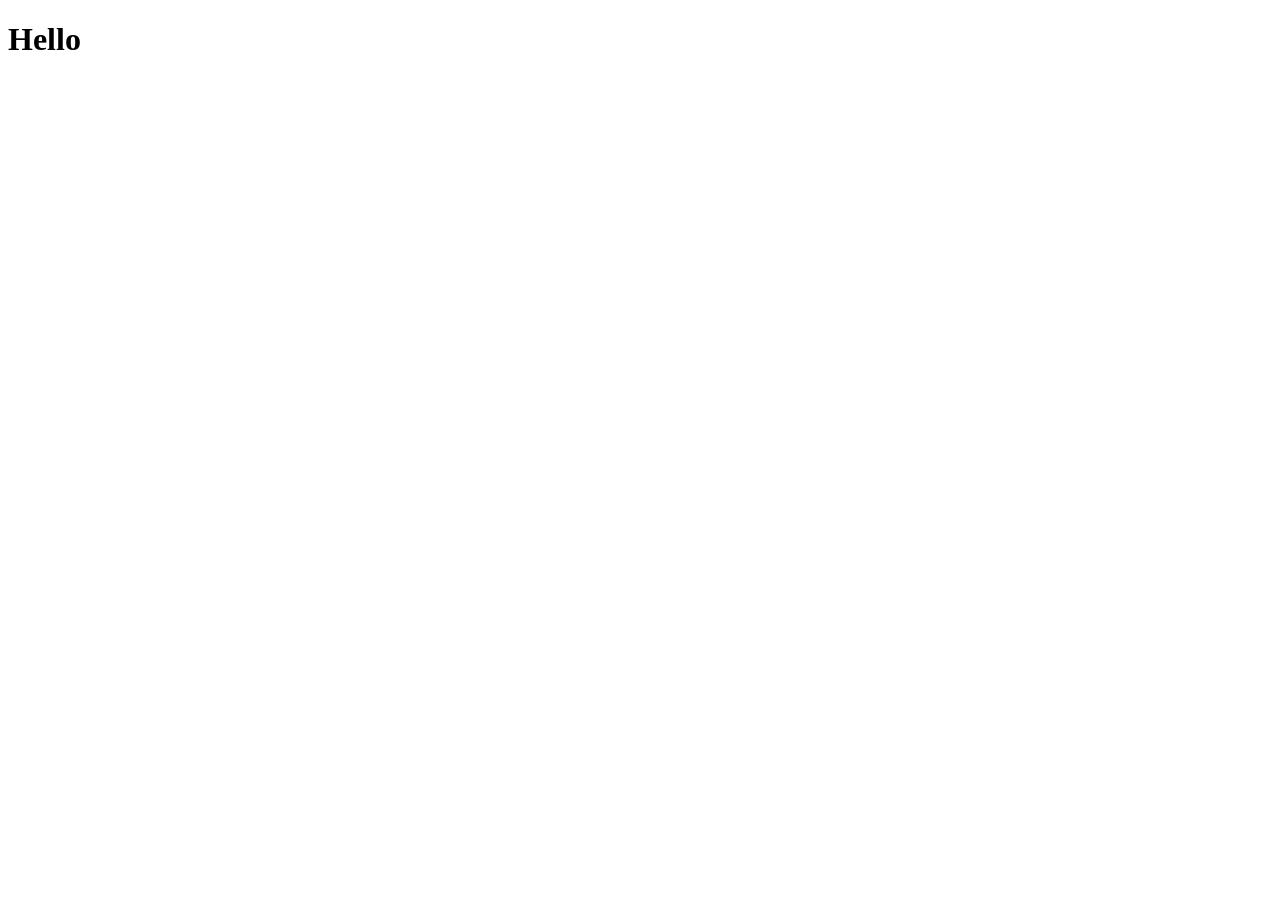
==== index.html @ 9099ae03 "Init" ====
<!DOCTYPE html>
<html lang="en">
<head>
  <meta charset="UTF-8">
  <meta http-equiv="X-UA-Compatible" content="IE=edge">
  <meta name="viewport" content="width=device-width, initial-scale=1.0">
  <title>Document</title>
</head>
<body>
  <h1>Hello</h1>
</body>
</html>
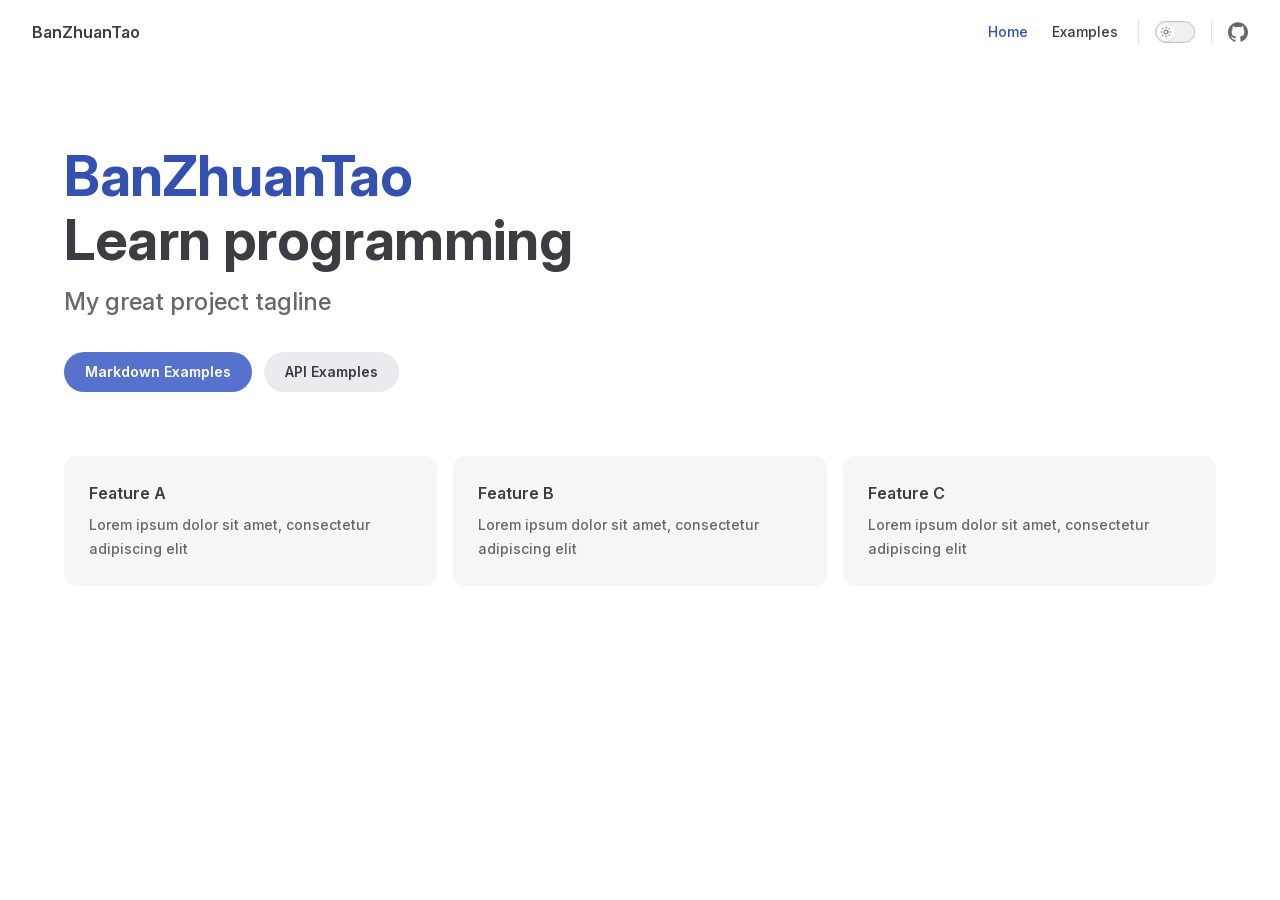
==== commit 4dd29078: "push dist" ====
--- a/index.html
+++ b/index.html
@@ -1,12 +1,26 @@
 <!DOCTYPE html>
-<html lang="en">
-<head>
-  <meta charset="UTF-8">
-  <meta http-equiv="X-UA-Compatible" content="IE=edge">
-  <meta name="viewport" content="width=device-width, initial-scale=1.0">
-  <title>Document</title>
-</head>
-<body>
-  <h1>Hello</h1>
-</body>
-</html>+<html lang="en-US" dir="ltr">
+  <head>
+    <meta charset="utf-8">
+    <meta name="viewport" content="width=device-width,initial-scale=1">
+    <title>BanZhuanTao</title>
+    <meta name="description" content="Learn programming">
+    <meta name="generator" content="VitePress v2.0.0-alpha.17">
+    <link rel="preload stylesheet" href="/assets/style.CkpgZr3e.css" as="style">
+    <link rel="preload stylesheet" href="/vp-icons.css" as="style">
+
+    <script type="module" src="/assets/app.C0PPKS46.js"></script>
+    <link rel="preload" href="/assets/inter-roman-latin.Cy4MYw_J.woff2" as="font" type="font/woff2" crossorigin="">
+    <link rel="modulepreload" href="/assets/chunks/plugin-vue_export-helper.Bz7k1sDj.js">
+    <link rel="modulepreload" href="/assets/chunks/client.B0iKNGM9.js">
+    <link rel="modulepreload" href="/assets/chunks/runtime-core.esm-bundler.11517gFS.js">
+    <link rel="modulepreload" href="/assets/index.md.BXt7zY0_.lean.js">
+    <script id="check-dark-mode">(()=>{let e=localStorage.getItem(`vitepress-theme-appearance`)||`auto`,t=window.matchMedia(`(prefers-color-scheme: dark)`).matches;(!e||e===`auto`?t:e===`dark`)&&document.documentElement.classList.add(`dark`)})();</script>
+    <script id="check-mac-os">document.documentElement.classList.toggle(`mac`,/Mac|iPhone|iPod|iPad/i.test(navigator.platform));</script>
+  </head>
+  <body>
+    <div id="app"><div class="Layout" data-v-26cc9ad7><!--[--><!--]--><!--[--><span tabindex="-1" data-v-3b183302></span><a href="#VPContent" class="VPSkipLink visually-hidden" data-v-3b183302>Skip to content</a><!--]--><!----><header class="VPNav" data-v-26cc9ad7 data-v-e6b369bb><div class="VPNavBar home top" data-v-e6b369bb data-v-cee0b825><div class="wrapper" data-v-cee0b825><div class="container" data-v-cee0b825><div class="title" data-v-cee0b825><div class="VPNavBarTitle" data-v-cee0b825 data-v-acf572a1><a class="title" href="/public" data-v-acf572a1><!--[--><!--]--><!----><span data-v-acf572a1>BanZhuanTao</span><!--[--><!--]--></a></div></div><div class="content" data-v-cee0b825><div class="content-body" data-v-cee0b825><!--[--><!--]--><div class="VPNavBarSearch search" data-v-cee0b825 data-v-5aafb0ab><!----></div><nav aria-labelledby="main-nav-aria-label" class="VPNavBarMenu menu" data-v-cee0b825 data-v-2003a9fb><span id="main-nav-aria-label" class="visually-hidden" data-v-2003a9fb> Main Navigation </span><!--[--><!--[--><a class="VPLink link VPNavBarMenuLink active" href="/public" tabindex="0" data-v-2003a9fb data-v-0ca82a2a><!--[--><span data-v-0ca82a2a>Home</span><!--]--></a><!--]--><!--[--><a class="VPLink link VPNavBarMenuLink" href="/markdown-examples.html" tabindex="0" data-v-2003a9fb data-v-0ca82a2a><!--[--><span data-v-0ca82a2a>Examples</span><!--]--></a><!--]--><!--]--></nav><!----><div class="VPNavBarAppearance appearance" data-v-cee0b825 data-v-66690546><button class="VPSwitch VPSwitchAppearance" type="button" role="switch" title aria-checked="false" data-v-66690546 data-v-f1c967fe data-v-5fdad39d><span class="check" data-v-5fdad39d><span class="icon" data-v-5fdad39d><!--[--><span class="vpi-sun sun" data-v-f1c967fe></span><span class="vpi-moon moon" data-v-f1c967fe></span><!--]--></span></span></button></div><div class="VPSocialLinks VPNavBarSocialLinks social-links" data-v-cee0b825 data-v-51cd24ef data-v-c5395a85><!--[--><a class="VPSocialLink no-icon" href="https://github.com/banzhuantao/banzhuantao.github.io" aria-label="github" target="_blank" rel="me noopener" data-v-c5395a85 data-v-8394ac6b><span class="vpi-social-github"></span></a><!--]--></div><div class="VPFlyout VPNavBarExtra extra" data-v-cee0b825 data-v-601f4626 data-v-3fb5cbc6><button type="button" class="button" aria-haspopup="true" aria-expanded="false" aria-label="extra navigation" data-v-3fb5cbc6><span class="vpi-more-horizontal icon" data-v-3fb5cbc6></span></button><div class="menu" data-v-3fb5cbc6><div class="VPMenu" data-v-3fb5cbc6 data-v-09484115><!----><!--[--><!--[--><!----><div class="group" data-v-601f4626><div class="item appearance" data-v-601f4626><p class="label" data-v-601f4626>Appearance</p><div class="appearance-action" data-v-601f4626><button class="VPSwitch VPSwitchAppearance" type="button" role="switch" title aria-checked="false" data-v-601f4626 data-v-f1c967fe data-v-5fdad39d><span class="check" data-v-5fdad39d><span class="icon" data-v-5fdad39d><!--[--><span class="vpi-sun sun" data-v-f1c967fe></span><span class="vpi-moon moon" data-v-f1c967fe></span><!--]--></span></span></button></div></div></div><div class="group" data-v-601f4626><div class="item social-links" data-v-601f4626><div class="VPSocialLinks social-links-list" data-v-601f4626 data-v-c5395a85><!--[--><a class="VPSocialLink no-icon" href="https://github.com/banzhuantao/banzhuantao.github.io" aria-label="github" target="_blank" rel="me noopener" data-v-c5395a85 data-v-8394ac6b><span class="vpi-social-github"></span></a><!--]--></div></div></div><!--]--><!--]--></div></div></div><!--[--><!--]--><button type="button" class="VPNavBarHamburger hamburger" aria-label="mobile navigation" aria-expanded="false" aria-controls="VPNavScreen" data-v-cee0b825 data-v-e5d14b28><span class="container" data-v-e5d14b28><span class="top" data-v-e5d14b28></span><span class="middle" data-v-e5d14b28></span><span class="bottom" data-v-e5d14b28></span></span></button></div></div></div></div><div class="divider" data-v-cee0b825><div class="divider-line" data-v-cee0b825></div></div></div><!----></header><!----><!----><div class="VPContent is-home" id="VPContent" data-v-26cc9ad7 data-v-2e70f1a4><div class="VPHome" data-v-2e70f1a4 data-v-d5460950><!--[--><!--]--><div class="VPHero VPHomeHero" data-v-d5460950 data-v-df2a9f4b><div class="container" data-v-df2a9f4b><div class="main" data-v-df2a9f4b><!--[--><!--]--><!--[--><h1 class="heading" data-v-df2a9f4b><span class="name clip" data-v-df2a9f4b>BanZhuanTao</span><span class="text" data-v-df2a9f4b>Learn programming</span></h1><p class="tagline" data-v-df2a9f4b>My great project tagline</p><!--]--><!--[--><!--]--><div class="actions" data-v-df2a9f4b><!--[--><!--]--><!--[--><div class="action" data-v-df2a9f4b><a class="VPButton medium brand" href="/markdown-examples.html" data-v-df2a9f4b data-v-228b9a45><!--[-->Markdown Examples<!--]--></a></div><div class="action" data-v-df2a9f4b><a class="VPButton medium alt" href="/api-examples.html" data-v-df2a9f4b data-v-228b9a45><!--[-->API Examples<!--]--></a></div><!--]--></div><!--[--><!--]--></div><!----></div></div><!--[--><!--]--><!--[--><!--]--><div class="VPFeatures VPHomeFeatures" data-v-d5460950 data-v-cd6f951c><div class="container" data-v-cd6f951c><div class="items" data-v-cd6f951c><!--[--><div class="grid-3 item" data-v-cd6f951c><div class="VPLink no-icon VPFeature" data-v-cd6f951c data-v-fa7ed946><!--[--><article class="box" data-v-fa7ed946><!----><h2 class="title" data-v-fa7ed946>Feature A</h2><p class="details" data-v-fa7ed946>Lorem ipsum dolor sit amet, consectetur adipiscing elit</p><!----></article><!--]--></div></div><div class="grid-3 item" data-v-cd6f951c><div class="VPLink no-icon VPFeature" data-v-cd6f951c data-v-fa7ed946><!--[--><article class="box" data-v-fa7ed946><!----><h2 class="title" data-v-fa7ed946>Feature B</h2><p class="details" data-v-fa7ed946>Lorem ipsum dolor sit amet, consectetur adipiscing elit</p><!----></article><!--]--></div></div><div class="grid-3 item" data-v-cd6f951c><div class="VPLink no-icon VPFeature" data-v-cd6f951c data-v-fa7ed946><!--[--><article class="box" data-v-fa7ed946><!----><h2 class="title" data-v-fa7ed946>Feature C</h2><p class="details" data-v-fa7ed946>Lorem ipsum dolor sit amet, consectetur adipiscing elit</p><!----></article><!--]--></div></div><!--]--></div></div></div><!--[--><!--]--><div class="vp-doc container" style="" data-v-d5460950 data-v-61c830ec><!--[--><div style="position:relative;" data-v-d5460950><div></div></div><!--]--></div></div></div><!----><!--[--><!--]--></div></div>
+    <script>window.__VP_HASH_MAP__=JSON.parse("{\"api-examples.md\":\"DN18rbxF\",\"index.md\":\"BXt7zY0_\",\"markdown-examples.md\":\"pZKTou2e\"}");window.__VP_SITE_DATA__=JSON.parse("{\"lang\":\"en-US\",\"dir\":\"ltr\",\"title\":\"BanZhuanTao\",\"description\":\"Learn programming\",\"base\":\"/\",\"head\":[],\"router\":{\"prefetchLinks\":true},\"appearance\":true,\"themeConfig\":{\"nav\":[{\"text\":\"Home\",\"link\":\"/\"},{\"text\":\"Examples\",\"link\":\"/markdown-examples\"}],\"sidebar\":[{\"text\":\"Examples\",\"items\":[{\"text\":\"Markdown Examples\",\"link\":\"/markdown-examples\"},{\"text\":\"Runtime API Examples\",\"link\":\"/api-examples\"}]}],\"socialLinks\":[{\"icon\":\"github\",\"link\":\"https://github.com/banzhuantao/banzhuantao.github.io\"}]},\"locales\":{},\"scrollOffset\":134,\"cleanUrls\":false,\"additionalConfig\":{}}");</script>
+
+  </body>
+</html>
--- a/assets/style.CkpgZr3e.css
+++ b/assets/style.CkpgZr3e.css
@@ -0,0 +1,2 @@
+@font-face{font-family:Inter;font-style:normal;font-weight:100 900;font-display:swap;src:url(/assets/inter-roman-cyrillic-ext.BeNbU08G.woff2)format("woff2");unicode-range:U+460-52F,U+1C80-1C8A,U+20B4,U+2DE0-2DFF,U+A640-A69F,U+FE2E-FE2F}@font-face{font-family:Inter;font-style:normal;font-weight:100 900;font-display:swap;src:url(/assets/inter-roman-cyrillic.CD0kT8R4.woff2)format("woff2");unicode-range:U+301,U+400-45F,U+490-491,U+4B0-4B1,U+2116}@font-face{font-family:Inter;font-style:normal;font-weight:100 900;font-display:swap;src:url(/assets/inter-roman-greek-ext.CFAEQ5Ow.woff2)format("woff2");unicode-range:U+1F??}@font-face{font-family:Inter;font-style:normal;font-weight:100 900;font-display:swap;src:url(/assets/inter-roman-greek.Dsf7YjP7.woff2)format("woff2");unicode-range:U+370-377,U+37A-37F,U+384-38A,U+38C,U+38E-3A1,U+3A3-3FF}@font-face{font-family:Inter;font-style:normal;font-weight:100 900;font-display:swap;src:url(/assets/inter-roman-vietnamese.CpqCnS2H.woff2)format("woff2");unicode-range:U+102-103,U+110-111,U+128-129,U+168-169,U+1A0-1A1,U+1AF-1B0,U+300-301,U+303-304,U+308-309,U+323,U+329,U+1EA0-1EF9,U+20AB}@font-face{font-family:Inter;font-style:normal;font-weight:100 900;font-display:swap;src:url(/assets/inter-roman-latin-ext.Dl_ayf4-.woff2)format("woff2");unicode-range:U+100-2BA,U+2BD-2C5,U+2C7-2CC,U+2CE-2D7,U+2DD-2FF,U+304,U+308,U+329,U+1D00-1DBF,U+1E00-1E9F,U+1EF2-1EFF,U+2020,U+20A0-20AB,U+20AD-20C0,U+2113,U+2C60-2C7F,U+A720-A7FF}@font-face{font-family:Inter;font-style:normal;font-weight:100 900;font-display:swap;src:url(/assets/inter-roman-latin.Cy4MYw_J.woff2)format("woff2");unicode-range:U+??,U+131,U+152-153,U+2BB-2BC,U+2C6,U+2DA,U+2DC,U+304,U+308,U+329,U+2000-206F,U+20AC,U+2122,U+2191,U+2193,U+2212,U+2215,U+FEFF,U+FFFD}@font-face{font-family:Inter;font-style:italic;font-weight:100 900;font-display:swap;src:url(/assets/inter-italic-cyrillic-ext._dlW9xFb.woff2)format("woff2");unicode-range:U+460-52F,U+1C80-1C8A,U+20B4,U+2DE0-2DFF,U+A640-A69F,U+FE2E-FE2F}@font-face{font-family:Inter;font-style:italic;font-weight:100 900;font-display:swap;src:url(/assets/inter-italic-cyrillic.D7dRslh9.woff2)format("woff2");unicode-range:U+301,U+400-45F,U+490-491,U+4B0-4B1,U+2116}@font-face{font-family:Inter;font-style:italic;font-weight:100 900;font-display:swap;src:url(/assets/inter-italic-greek-ext.Ct-Tf2bq.woff2)format("woff2");unicode-range:U+1F??}@font-face{font-family:Inter;font-style:italic;font-weight:100 900;font-display:swap;src:url(/assets/inter-italic-greek.DNcpQ8QC.woff2)format("woff2");unicode-range:U+370-377,U+37A-37F,U+384-38A,U+38C,U+38E-3A1,U+3A3-3FF}@font-face{font-family:Inter;font-style:italic;font-weight:100 900;font-display:swap;src:url(/assets/inter-italic-vietnamese.BI5UxJD-.woff2)format("woff2");unicode-range:U+102-103,U+110-111,U+128-129,U+168-169,U+1A0-1A1,U+1AF-1B0,U+300-301,U+303-304,U+308-309,U+323,U+329,U+1EA0-1EF9,U+20AB}@font-face{font-family:Inter;font-style:italic;font-weight:100 900;font-display:swap;src:url(/assets/inter-italic-latin-ext.DytegdRQ.woff2)format("woff2");unicode-range:U+100-2BA,U+2BD-2C5,U+2C7-2CC,U+2CE-2D7,U+2DD-2FF,U+304,U+308,U+329,U+1D00-1DBF,U+1E00-1E9F,U+1EF2-1EFF,U+2020,U+20A0-20AB,U+20AD-20C0,U+2113,U+2C60-2C7F,U+A720-A7FF}@font-face{font-family:Inter;font-style:italic;font-weight:100 900;font-display:swap;src:url(/assets/inter-italic-latin.COaG5lWR.woff2)format("woff2");unicode-range:U+??,U+131,U+152-153,U+2BB-2BC,U+2C6,U+2DA,U+2DC,U+304,U+308,U+329,U+2000-206F,U+20AC,U+2122,U+2191,U+2193,U+2212,U+2215,U+FEFF,U+FFFD}@font-face{font-family:Inter4CJK;font-style:normal;font-weight:100 900;font-display:swap;src:url(/assets/inter-roman-cyrillic-ext.BeNbU08G.woff2)format("woff2");unicode-range:U+460-52F,U+1C80-1C88,U+20B4,U+2DE0-2DFF,U+A640-A69F,U+FE2E-FE2F}@font-face{font-family:Inter4CJK;font-style:normal;font-weight:100 900;font-display:swap;src:url(/assets/inter-roman-cyrillic.CD0kT8R4.woff2)format("woff2");unicode-range:U+301,U+400-45F,U+490-491,U+4B0-4B1,U+2116}@font-face{font-family:Inter4CJK;font-style:normal;font-weight:100 900;font-display:swap;src:url(/assets/inter-roman-greek-ext.CFAEQ5Ow.woff2)format("woff2");unicode-range:U+1F??}@font-face{font-family:Inter4CJK;font-style:normal;font-weight:100 900;font-display:swap;src:url(/assets/inter-roman-greek.Dsf7YjP7.woff2)format("woff2");unicode-range:U+370-377,U+37A-37F,U+384-38A,U+38C,U+38E-3A1,U+3A3-3FF}@font-face{font-family:Inter4CJK;font-style:normal;font-weight:100 900;font-display:swap;src:url(/assets/inter-roman-vietnamese.CpqCnS2H.woff2)format("woff2");unicode-range:U+102-103,U+110-111,U+128-129,U+168-169,U+1A0-1A1,U+1AF-1B0,U+300-301,U+303-304,U+308-309,U+323,U+329,U+1EA0-1EF9,U+20AB}@font-face{font-family:Inter4CJK;font-style:normal;font-weight:100 900;font-display:swap;src:url(/assets/inter-roman-latin-ext.Dl_ayf4-.woff2)format("woff2");unicode-range:U+100-2AF,U+304,U+308,U+329,U+1E00-1E9F,U+1EF2-1EFF,U+2020,U+20A0-20AB,U+20AD-20C0,U+2113,U+2C60-2C7F,U+A720-A7FF}@font-face{font-family:Inter4CJK;font-style:normal;font-weight:100 900;font-display:swap;src:url(/assets/inter-roman-latin.Cy4MYw_J.woff2)format("woff2");unicode-range:U+0-7D,U+7F-B6,U+B8-FF,U+131,U+152-153,U+2BB-2BC,U+2C6,U+2DA,U+2DC,U+304,U+308,U+329,U+2000-2012,U+2016-2017,U+201A-201B,U+201E-2025,U+2027-206F,U+2074,U+20AC,U+2122,U+2191,U+2193,U+2212,U+2215,U+FEFF,U+FFFD}@font-face{font-family:Inter4CJK;font-style:italic;font-weight:100 900;font-display:swap;src:url(/assets/inter-italic-cyrillic-ext._dlW9xFb.woff2)format("woff2");unicode-range:U+460-52F,U+1C80-1C88,U+20B4,U+2DE0-2DFF,U+A640-A69F,U+FE2E-FE2F}@font-face{font-family:Inter4CJK;font-style:italic;font-weight:100 900;font-display:swap;src:url(/assets/inter-italic-cyrillic.D7dRslh9.woff2)format("woff2");unicode-range:U+301,U+400-45F,U+490-491,U+4B0-4B1,U+2116}@font-face{font-family:Inter4CJK;font-style:italic;font-weight:100 900;font-display:swap;src:url(/assets/inter-italic-greek-ext.Ct-Tf2bq.woff2)format("woff2");unicode-range:U+1F??}@font-face{font-family:Inter4CJK;font-style:italic;font-weight:100 900;font-display:swap;src:url(/assets/inter-italic-greek.DNcpQ8QC.woff2)format("woff2");unicode-range:U+370-377,U+37A-37F,U+384-38A,U+38C,U+38E-3A1,U+3A3-3FF}@font-face{font-family:Inter4CJK;font-style:italic;font-weight:100 900;font-display:swap;src:url(/assets/inter-italic-vietnamese.BI5UxJD-.woff2)format("woff2");unicode-range:U+102-103,U+110-111,U+128-129,U+168-169,U+1A0-1A1,U+1AF-1B0,U+300-301,U+303-304,U+308-309,U+323,U+329,U+1EA0-1EF9,U+20AB}@font-face{font-family:Inter4CJK;font-style:italic;font-weight:100 900;font-display:swap;src:url(/assets/inter-italic-latin-ext.DytegdRQ.woff2)format("woff2");unicode-range:U+100-2AF,U+304,U+308,U+329,U+1E00-1E9F,U+1EF2-1EFF,U+2020,U+20A0-20AB,U+20AD-20C0,U+2113,U+2C60-2C7F,U+A720-A7FF}@font-face{font-family:Inter4CJK;font-style:italic;font-weight:100 900;font-display:swap;src:url(/assets/inter-italic-latin.COaG5lWR.woff2)format("woff2");unicode-range:U+0-7D,U+7F-B6,U+B8-FF,U+131,U+152-153,U+2BB-2BC,U+2C6,U+2DA,U+2DC,U+304,U+308,U+329,U+2000-2012,U+2016-2017,U+201A-201B,U+201E-2025,U+2027-206F,U+2074,U+20AC,U+2122,U+2191,U+2193,U+2212,U+2215,U+FEFF,U+FFFD}:root{--vp-c-white:#fff;--vp-c-black:#000;--vp-c-neutral:var(--vp-c-black);--vp-c-neutral-inverse:var(--vp-c-white)}.dark{--vp-c-neutral:var(--vp-c-white);--vp-c-neutral-inverse:var(--vp-c-black)}:root{--vp-c-gray-1:#dddde3;--vp-c-gray-2:#e4e4e9;--vp-c-gray-3:#ebebef;--vp-c-gray-soft:#8e96aa24;--vp-c-indigo-1:#3451b2;--vp-c-indigo-2:#3a5ccc;--vp-c-indigo-3:#5672cd;--vp-c-indigo-soft:#646cff24;--vp-c-purple-1:#6f42c1;--vp-c-purple-2:#7e4cc9;--vp-c-purple-3:#8e5cd9;--vp-c-purple-soft:#9f7aea24;--vp-c-green-1:#18794e;--vp-c-green-2:#299764;--vp-c-green-3:#30a46c;--vp-c-green-soft:#10b98124;--vp-c-yellow-1:#915930;--vp-c-yellow-2:#946300;--vp-c-yellow-3:#9f6a00;--vp-c-yellow-soft:#eab30824;--vp-c-red-1:#b8272c;--vp-c-red-2:#d5393e;--vp-c-red-3:#e0575b;--vp-c-red-soft:#f43f5e24;--vp-c-sponsor:#db2777}.dark{--vp-c-gray-1:#515c67;--vp-c-gray-2:#414853;--vp-c-gray-3:#32363f;--vp-c-gray-soft:#65758529;--vp-c-indigo-1:#a8b1ff;--vp-c-indigo-2:#5c73e7;--vp-c-indigo-3:#3e63dd;--vp-c-indigo-soft:#646cff29;--vp-c-purple-1:#c8abfa;--vp-c-purple-2:#a879e6;--vp-c-purple-3:#8e5cd9;--vp-c-purple-soft:#9f7aea29;--vp-c-green-1:#3dd68c;--vp-c-green-2:#30a46c;--vp-c-green-3:#298459;--vp-c-green-soft:#10b98129;--vp-c-yellow-1:#f9b44e;--vp-c-yellow-2:#da8b17;--vp-c-yellow-3:#a46a0a;--vp-c-yellow-soft:#eab30829;--vp-c-red-1:#f66f81;--vp-c-red-2:#f14158;--vp-c-red-3:#b62a3c;--vp-c-red-soft:#f43f5e29}:root{--vp-c-bg:#fff;--vp-c-bg-alt:#f6f6f7;--vp-c-bg-elv:#fff;--vp-c-bg-soft:#f6f6f7}.dark{--vp-c-bg:#1b1b1f;--vp-c-bg-alt:#161618;--vp-c-bg-elv:#202127;--vp-c-bg-soft:#202127}:root{--vp-c-border:#c2c2c4;--vp-c-divider:#e2e2e3;--vp-c-gutter:#e2e2e3}.dark{--vp-c-border:#3c3f44;--vp-c-divider:#2e2e32;--vp-c-gutter:#000}:root{--vp-c-text-1:#3c3c43;--vp-c-text-2:#67676c;--vp-c-text-3:#929295}.dark{--vp-c-text-1:#dfdfd6;--vp-c-text-2:#98989f;--vp-c-text-3:#6a6a71}:root{--vp-c-default-1:var(--vp-c-gray-1);--vp-c-default-2:var(--vp-c-gray-2);--vp-c-default-3:var(--vp-c-gray-3);--vp-c-default-soft:var(--vp-c-gray-soft);--vp-c-brand-1:var(--vp-c-indigo-1);--vp-c-brand-2:var(--vp-c-indigo-2);--vp-c-brand-3:var(--vp-c-indigo-3);--vp-c-brand-soft:var(--vp-c-indigo-soft);--vp-c-brand:var(--vp-c-brand-1);--vp-c-tip-1:var(--vp-c-brand-1);--vp-c-tip-2:var(--vp-c-brand-2);--vp-c-tip-3:var(--vp-c-brand-3);--vp-c-tip-soft:var(--vp-c-brand-soft);--vp-c-note-1:var(--vp-c-brand-1);--vp-c-note-2:var(--vp-c-brand-2);--vp-c-note-3:var(--vp-c-brand-3);--vp-c-note-soft:var(--vp-c-brand-soft);--vp-c-success-1:var(--vp-c-green-1);--vp-c-success-2:var(--vp-c-green-2);--vp-c-success-3:var(--vp-c-green-3);--vp-c-success-soft:var(--vp-c-green-soft);--vp-c-important-1:var(--vp-c-purple-1);--vp-c-important-2:var(--vp-c-purple-2);--vp-c-important-3:var(--vp-c-purple-3);--vp-c-important-soft:var(--vp-c-purple-soft);--vp-c-warning-1:var(--vp-c-yellow-1);--vp-c-warning-2:var(--vp-c-yellow-2);--vp-c-warning-3:var(--vp-c-yellow-3);--vp-c-warning-soft:var(--vp-c-yellow-soft);--vp-c-danger-1:var(--vp-c-red-1);--vp-c-danger-2:var(--vp-c-red-2);--vp-c-danger-3:var(--vp-c-red-3);--vp-c-danger-soft:var(--vp-c-red-soft);--vp-c-caution-1:var(--vp-c-red-1);--vp-c-caution-2:var(--vp-c-red-2);--vp-c-caution-3:var(--vp-c-red-3);--vp-c-caution-soft:var(--vp-c-red-soft);--vp-font-family-base:"Inter", -apple-system, BlinkMacSystemFont, sans-serif, "Apple Color Emoji", "Segoe UI Emoji", "Segoe UI Symbol", "Noto Color Emoji";--vp-font-family-mono:ui-monospace, "Menlo", "Monaco", "Consolas", "Liberation Mono", "Courier New", monospace;font-optical-sizing:auto}[lang]:where(:is(:lang(zh),:lang(ja))){--vp-font-family-base:"Inter4CJK", -apple-system, BlinkMacSystemFont, sans-serif, "Apple Color Emoji", "Segoe UI Emoji", "Segoe UI Symbol", "Noto Color Emoji"}[lang]:where(:is(:lang(zh),:lang(ja),:lang(ko))) h1,[lang]:where(:is(:lang(zh),:lang(ja),:lang(ko))) h2,[lang]:where(:is(:lang(zh),:lang(ja),:lang(ko))) h3,[lang]:where(:is(:lang(zh),:lang(ja),:lang(ko))) h4,[lang]:where(:is(:lang(zh),:lang(ja),:lang(ko))) h5,[lang]:where(:is(:lang(zh),:lang(ja),:lang(ko))) h6,[lang]:where(:is(:lang(zh),:lang(ja),:lang(ko))) li,[lang]:where(:is(:lang(zh),:lang(ja),:lang(ko))) p{line-break:strict}:root{--vp-shadow-1:0 1px 2px #0000000a, 0 1px 2px #0000000f;--vp-shadow-2:0 3px 12px #00000012, 0 1px 4px #00000012;--vp-shadow-3:0 12px 32px #0000001a, 0 2px 6px #00000014;--vp-shadow-4:0 14px 44px #0000001f, 0 3px 9px #0000001f;--vp-shadow-5:0 18px 56px #00000029, 0 4px 12px #00000029;--vp-z-index-footer:10;--vp-z-index-local-nav:20;--vp-z-index-nav:30;--vp-z-index-layout-top:40;--vp-z-index-backdrop:50;--vp-z-index-sidebar:60}@media (width>=960px){:root{--vp-z-index-sidebar:25}}:root{--vp-layout-max-width:1440px;--vp-header-anchor-symbol:"#";--vp-code-line-height:1.7;--vp-code-font-size:.875em;--vp-code-color:var(--vp-c-brand-1);--vp-code-link-color:var(--vp-c-brand-1);--vp-code-link-hover-color:var(--vp-c-brand-2);--vp-code-bg:var(--vp-c-default-soft);--vp-code-block-color:var(--vp-c-text-2);--vp-code-block-bg:var(--vp-c-bg-alt);--vp-code-block-divider-color:var(--vp-c-gutter);--vp-code-lang-color:var(--vp-c-text-2);--vp-code-line-highlight-color:var(--vp-c-default-soft);--vp-code-line-number-color:var(--vp-c-text-2);--vp-code-line-diff-add-color:var(--vp-c-success-soft);--vp-code-line-diff-add-symbol-color:var(--vp-c-success-1);--vp-code-line-diff-remove-color:var(--vp-c-danger-soft);--vp-code-line-diff-remove-symbol-color:var(--vp-c-danger-1);--vp-code-line-warning-color:var(--vp-c-warning-soft);--vp-code-line-error-color:var(--vp-c-danger-soft);--vp-code-copy-code-border-color:var(--vp-c-divider);--vp-code-copy-code-bg:var(--vp-c-bg-soft);--vp-code-copy-code-hover-border-color:var(--vp-c-divider);--vp-code-copy-code-hover-bg:var(--vp-c-bg);--vp-code-copy-code-active-text:var(--vp-c-text-2);--vp-code-copy-copied-text-content:"Copied";--vp-code-tab-divider:var(--vp-code-block-divider-color);--vp-code-tab-text-color:var(--vp-c-text-2);--vp-code-tab-bg:var(--vp-code-block-bg);--vp-code-tab-hover-text-color:var(--vp-c-text-1);--vp-code-tab-active-text-color:var(--vp-c-text-1);--vp-code-tab-active-bar-color:var(--vp-c-brand-1)}:lang(es),:lang(pt){--vp-code-copy-copied-text-content:"Copiado"}:lang(fa){--vp-code-copy-copied-text-content:"کپی شد"}:lang(ko){--vp-code-copy-copied-text-content:"복사됨"}:lang(ru){--vp-code-copy-copied-text-content:"Скопировано"}:lang(zh){--vp-code-copy-copied-text-content:"已复制"}:lang(ja){--vp-code-copy-copied-text-content:"コピー完了"}:root{--vp-button-brand-border:transparent;--vp-button-brand-text:var(--vp-c-white);--vp-button-brand-bg:var(--vp-c-brand-3);--vp-button-brand-hover-border:transparent;--vp-button-brand-hover-text:var(--vp-c-white);--vp-button-brand-hover-bg:var(--vp-c-brand-2);--vp-button-brand-active-border:transparent;--vp-button-brand-active-text:var(--vp-c-white);--vp-button-brand-active-bg:var(--vp-c-brand-1);--vp-button-alt-border:transparent;--vp-button-alt-text:var(--vp-c-text-1);--vp-button-alt-bg:var(--vp-c-default-3);--vp-button-alt-hover-border:transparent;--vp-button-alt-hover-text:var(--vp-c-text-1);--vp-button-alt-hover-bg:var(--vp-c-default-2);--vp-button-alt-active-border:transparent;--vp-button-alt-active-text:var(--vp-c-text-1);--vp-button-alt-active-bg:var(--vp-c-default-1);--vp-button-sponsor-border:var(--vp-c-text-2);--vp-button-sponsor-text:var(--vp-c-text-2);--vp-button-sponsor-bg:transparent;--vp-button-sponsor-hover-border:var(--vp-c-sponsor);--vp-button-sponsor-hover-text:var(--vp-c-sponsor);--vp-button-sponsor-hover-bg:transparent;--vp-button-sponsor-active-border:var(--vp-c-sponsor);--vp-button-sponsor-active-text:var(--vp-c-sponsor);--vp-button-sponsor-active-bg:transparent;--vp-custom-block-font-size:14px;--vp-custom-block-code-font-size:13px;--vp-custom-block-info-border:transparent;--vp-custom-block-info-text:var(--vp-c-text-1);--vp-custom-block-info-bg:var(--vp-c-default-soft);--vp-custom-block-info-code-bg:var(--vp-c-default-soft);--vp-custom-block-note-border:transparent;--vp-custom-block-note-text:var(--vp-c-text-1);--vp-custom-block-note-bg:var(--vp-c-default-soft);--vp-custom-block-note-code-bg:var(--vp-c-default-soft);--vp-custom-block-tip-border:transparent;--vp-custom-block-tip-text:var(--vp-c-text-1);--vp-custom-block-tip-bg:var(--vp-c-tip-soft);--vp-custom-block-tip-code-bg:var(--vp-c-tip-soft);--vp-custom-block-important-border:transparent;--vp-custom-block-important-text:var(--vp-c-text-1);--vp-custom-block-important-bg:var(--vp-c-important-soft);--vp-custom-block-important-code-bg:var(--vp-c-important-soft);--vp-custom-block-warning-border:transparent;--vp-custom-block-warning-text:var(--vp-c-text-1);--vp-custom-block-warning-bg:var(--vp-c-warning-soft);--vp-custom-block-warning-code-bg:var(--vp-c-warning-soft);--vp-custom-block-danger-border:transparent;--vp-custom-block-danger-text:var(--vp-c-text-1);--vp-custom-block-danger-bg:var(--vp-c-danger-soft);--vp-custom-block-danger-code-bg:var(--vp-c-danger-soft);--vp-custom-block-caution-border:transparent;--vp-custom-block-caution-text:var(--vp-c-text-1);--vp-custom-block-caution-bg:var(--vp-c-caution-soft);--vp-custom-block-caution-code-bg:var(--vp-c-caution-soft);--vp-custom-block-details-border:var(--vp-custom-block-info-border);--vp-custom-block-details-text:var(--vp-custom-block-info-text);--vp-custom-block-details-bg:var(--vp-custom-block-info-bg);--vp-custom-block-details-code-bg:var(--vp-custom-block-info-code-bg);--vp-input-border-color:var(--vp-c-border);--vp-input-bg-color:var(--vp-c-bg-alt);--vp-input-switch-bg-color:var(--vp-c-default-soft);--vp-nav-height:64px;--vp-nav-bg-color:var(--vp-c-bg);--vp-nav-screen-bg-color:var(--vp-c-bg);--vp-nav-logo-height:24px}.hide-nav{--vp-nav-height:0px}.hide-nav .VPSidebar{--vp-nav-height:22px}:root{--vp-local-nav-bg-color:var(--vp-c-bg);--vp-sidebar-width:272px;--vp-sidebar-bg-color:var(--vp-c-bg-alt);--vp-backdrop-bg-color:#0009;--vp-home-hero-name-color:var(--vp-c-brand-1);--vp-home-hero-name-background:transparent;--vp-home-hero-image-background-image:none;--vp-home-hero-image-filter:none;--vp-badge-info-border:transparent;--vp-badge-info-text:var(--vp-c-text-2);--vp-badge-info-bg:var(--vp-c-default-soft);--vp-badge-tip-border:transparent;--vp-badge-tip-text:var(--vp-c-tip-1);--vp-badge-tip-bg:var(--vp-c-tip-soft);--vp-badge-warning-border:transparent;--vp-badge-warning-text:var(--vp-c-warning-1);--vp-badge-warning-bg:var(--vp-c-warning-soft);--vp-badge-danger-border:transparent;--vp-badge-danger-text:var(--vp-c-danger-1);--vp-badge-danger-bg:var(--vp-c-danger-soft);--vp-carbon-ads-text-color:var(--vp-c-text-1);--vp-carbon-ads-poweredby-color:var(--vp-c-text-2);--vp-carbon-ads-bg-color:var(--vp-c-bg-soft);--vp-carbon-ads-hover-text-color:var(--vp-c-brand-1);--vp-carbon-ads-hover-poweredby-color:var(--vp-c-text-1);--vp-local-search-bg:var(--vp-c-bg);--vp-local-search-result-bg:var(--vp-c-bg);--vp-local-search-result-border:var(--vp-c-divider);--vp-local-search-result-selected-bg:var(--vp-c-bg);--vp-local-search-result-selected-border:var(--vp-c-brand-1);--vp-local-search-highlight-bg:var(--vp-c-brand-1);--vp-local-search-highlight-text:var(--vp-c-neutral-inverse)}@layer __vitepress_base{@media (prefers-reduced-motion:reduce){*,:before,:after{background-attachment:initial!important;scroll-behavior:auto!important;transition-duration:0s!important;transition-delay:0s!important;animation-duration:1ms!important;animation-iteration-count:1!important;animation-delay:-1ms!important}}*,:before,:after{box-sizing:border-box}html{-webkit-text-size-adjust:100%;font-size:16px;line-height:1.4}html.dark{--lightningcss-light: ;--lightningcss-dark:initial;color-scheme:dark}body{width:100%;min-width:320px;min-height:100vh;line-height:24px;font-family:var(--vp-font-family-base);color:var(--vp-c-text-1);background-color:var(--vp-c-bg);font-synthesis:style;text-rendering:optimizelegibility;-webkit-font-smoothing:antialiased;-moz-osx-font-smoothing:grayscale;text-autospace:normal;text-spacing-trim:normal;margin:0;font-size:16px;font-weight:400}main{display:block}h1,h2,h3,h4,h5,h6{margin:0;font-size:16px;font-weight:400;line-height:24px}p{margin:0}strong,b{font-weight:600}a,area,button,[role=button],input,label,select,summary,textarea{touch-action:manipulation}a{color:inherit;-webkit-text-decoration:inherit;text-decoration:inherit}ol,ul{margin:0;padding:0;list-style:none}blockquote{margin:0}pre,code,kbd,samp{font-family:var(--vp-font-family-mono);text-autospace:no-autospace}img,svg,video,canvas,audio,iframe,embed,object{display:block}figure{margin:0}img,video{max-width:100%;height:auto}button,input,optgroup,select,textarea{line-height:inherit;color:inherit;border:0;padding:0}button{background-color:#0000;background-image:none;padding:0;font-family:inherit}button:enabled,[role=button]:enabled{cursor:pointer}button:focus,button:focus-visible{outline:1px dotted;outline:4px auto -webkit-focus-ring-color}button:focus:not(:focus-visible){outline:none!important}input:focus,textarea:focus,select:focus{outline:none}table{border-collapse:collapse}input{background-color:#0000}:is(input:-ms-placeholder-shown,textarea:-ms-placeholder-shown){color:var(--vp-c-text-3)}:is(input:placeholder-shown,textarea:placeholder-shown){color:var(--vp-c-text-3)}input::-moz-placeholder{color:var(--vp-c-text-3)}textarea::-moz-placeholder{color:var(--vp-c-text-3)}input::placeholder,textarea::placeholder{color:var(--vp-c-text-3)}input::-webkit-outer-spin-button{-webkit-appearance:none;margin:0}input::-webkit-inner-spin-button{-webkit-appearance:none;margin:0}input[type=number]{-moz-appearance:textfield}textarea{resize:vertical}select{-webkit-appearance:none}fieldset{margin:0;padding:0}h1,h2,h3,h4,h5,h6,li,p{overflow-wrap:break-word}vite-error-overlay{z-index:9999}mjx-container{overflow-x:auto}mjx-container>svg{margin:auto;display:inline-block}}[class^=vpi-],[class*=\ vpi-],.vp-icon{width:1em;height:1em}[class^=vpi-].bg,[class*=\ vpi-].bg,.vp-icon.bg{background-color:#0000;background-size:100% 100%}[class^=vpi-]:not(.bg),[class*=\ vpi-]:not(.bg),.vp-icon:not(.bg){-webkit-mask:var(--icon) no-repeat;-webkit-mask:var(--icon) no-repeat;mask:var(--icon) no-repeat;color:inherit;background-color:currentColor;-webkit-mask-size:100% 100%;mask-size:100% 100%}.vpi-align-left{--icon:url("data:image/svg+xml,%3Csvg xmlns='http://www.w3.org/2000/svg' viewBox='0 0 24 24'%3E%3Cpath fill='none' stroke='black' stroke-linecap='round' stroke-linejoin='round' stroke-width='2' d='M15 12H3m14 6H3M21 6H3'/%3E%3C/svg%3E")}.vpi-arrow-right,.vpi-arrow-down,.vpi-arrow-left,.vpi-arrow-up{--icon:url("data:image/svg+xml,%3Csvg xmlns='http://www.w3.org/2000/svg' viewBox='0 0 24 24'%3E%3Cpath fill='none' stroke='black' stroke-linecap='round' stroke-linejoin='round' stroke-width='2' d='M5 12h14m-7-7l7 7l-7 7'/%3E%3C/svg%3E")}.vpi-chevron-right,.vpi-chevron-down,.vpi-chevron-left,.vpi-chevron-up{--icon:url("data:image/svg+xml,%3Csvg xmlns='http://www.w3.org/2000/svg' viewBox='0 0 24 24'%3E%3Cpath fill='none' stroke='black' stroke-linecap='round' stroke-linejoin='round' stroke-width='2' d='m9 18l6-6l-6-6'/%3E%3C/svg%3E")}.vpi-chevron-down,.vpi-arrow-down{transform:rotate(90deg)}.vpi-chevron-left,.vpi-arrow-left{transform:rotate(180deg)}.vpi-chevron-up,.vpi-arrow-up{transform:rotate(-90deg)}.vpi-square-pen{--icon:url("data:image/svg+xml,%3Csvg xmlns='http://www.w3.org/2000/svg' viewBox='0 0 24 24'%3E%3Cg fill='none' stroke='black' stroke-linecap='round' stroke-linejoin='round' stroke-width='2'%3E%3Cpath d='M12 3H5a2 2 0 0 0-2 2v14a2 2 0 0 0 2 2h14a2 2 0 0 0 2-2v-7'/%3E%3Cpath d='M18.375 2.625a1 1 0 0 1 3 3l-9.013 9.014a2 2 0 0 1-.853.505l-2.873.84a.5.5 0 0 1-.62-.62l.84-2.873a2 2 0 0 1 .506-.852z'/%3E%3C/g%3E%3C/svg%3E")}.vpi-plus{--icon:url("data:image/svg+xml,%3Csvg xmlns='http://www.w3.org/2000/svg' viewBox='0 0 24 24'%3E%3Cpath fill='none' stroke='black' stroke-linecap='round' stroke-linejoin='round' stroke-width='2' d='M5 12h14m-7-7v14'/%3E%3C/svg%3E")}.vpi-sun{--icon:url("data:image/svg+xml,%3Csvg xmlns='http://www.w3.org/2000/svg' viewBox='0 0 24 24'%3E%3Cg fill='none' stroke='black' stroke-linecap='round' stroke-linejoin='round' stroke-width='2'%3E%3Ccircle cx='12' cy='12' r='4'/%3E%3Cpath d='M12 2v2m0 16v2M4.93 4.93l1.41 1.41m11.32 11.32l1.41 1.41M2 12h2m16 0h2M6.34 17.66l-1.41 1.41M19.07 4.93l-1.41 1.41'/%3E%3C/g%3E%3C/svg%3E")}.vpi-moon{--icon:url("data:image/svg+xml,%3Csvg xmlns='http://www.w3.org/2000/svg' viewBox='0 0 24 24'%3E%3Cpath fill='none' stroke='black' stroke-linecap='round' stroke-linejoin='round' stroke-width='2' d='M12 3a6 6 0 0 0 9 9a9 9 0 1 1-9-9'/%3E%3C/svg%3E")}.vpi-more-horizontal{--icon:url("data:image/svg+xml,%3Csvg xmlns='http://www.w3.org/2000/svg' viewBox='0 0 24 24'%3E%3Cg fill='none' stroke='black' stroke-linecap='round' stroke-linejoin='round' stroke-width='2'%3E%3Ccircle cx='12' cy='12' r='1'/%3E%3Ccircle cx='19' cy='12' r='1'/%3E%3Ccircle cx='5' cy='12' r='1'/%3E%3C/g%3E%3C/svg%3E")}.vpi-languages{--icon:url("data:image/svg+xml,%3Csvg xmlns='http://www.w3.org/2000/svg' viewBox='0 0 24 24'%3E%3Cpath fill='none' stroke='black' stroke-linecap='round' stroke-linejoin='round' stroke-width='2' d='m5 8l6 6m-7 0l6-6l2-3M2 5h12M7 2h1m14 20l-5-10l-5 10m2-4h6'/%3E%3C/svg%3E")}.vpi-heart{--icon:url("data:image/svg+xml,%3Csvg xmlns='http://www.w3.org/2000/svg' viewBox='0 0 24 24'%3E%3Cpath fill='none' stroke='black' stroke-linecap='round' stroke-linejoin='round' stroke-width='2' d='M19 14c1.49-1.46 3-3.21 3-5.5A5.5 5.5 0 0 0 16.5 3c-1.76 0-3 .5-4.5 2c-1.5-1.5-2.74-2-4.5-2A5.5 5.5 0 0 0 2 8.5c0 2.3 1.5 4.05 3 5.5l7 7Z'/%3E%3C/svg%3E")}.vpi-search{--icon:url("data:image/svg+xml,%3Csvg xmlns='http://www.w3.org/2000/svg' viewBox='0 0 24 24'%3E%3Cg fill='none' stroke='black' stroke-linecap='round' stroke-linejoin='round' stroke-width='2'%3E%3Cpath d='m21 21l-4.34-4.34'/%3E%3Ccircle cx='11' cy='11' r='8'/%3E%3C/g%3E%3C/svg%3E")}.vpi-sparkles{--icon:url("data:image/svg+xml,%3Csvg xmlns='http://www.w3.org/2000/svg' viewBox='0 0 24 24'%3E%3Cg fill='none' stroke='black' stroke-linecap='round' stroke-linejoin='round' stroke-width='1.8'%3E%3Cpath d='M11.017 2.814a1 1 0 0 1 1.966 0l1.051 5.558a2 2 0 0 0 1.594 1.594l5.558 1.051a1 1 0 0 1 0 1.966l-5.558 1.051a2 2 0 0 0-1.594 1.594l-1.051 5.558a1 1 0 0 1-1.966 0l-1.051-5.558a2 2 0 0 0-1.594-1.594l-5.558-1.051a1 1 0 0 1 0-1.966l5.558-1.051a2 2 0 0 0 1.594-1.594zM20 2v4m2-2h-4'/%3E%3Ccircle cx='4' cy='20' r='2'/%3E%3C/g%3E%3C/svg%3E")}.vpi-layout-list{--icon:url("data:image/svg+xml,%3Csvg xmlns='http://www.w3.org/2000/svg' viewBox='0 0 24 24'%3E%3Cg fill='none' stroke='black' stroke-linecap='round' stroke-linejoin='round' stroke-width='2'%3E%3Crect width='7' height='7' x='3' y='3' rx='1'/%3E%3Crect width='7' height='7' x='3' y='14' rx='1'/%3E%3Cpath d='M14 4h7m-7 5h7m-7 6h7m-7 5h7'/%3E%3C/g%3E%3C/svg%3E")}.vpi-delete{--icon:url("data:image/svg+xml,%3Csvg xmlns='http://www.w3.org/2000/svg' viewBox='0 0 24 24'%3E%3Cpath fill='none' stroke='black' stroke-linecap='round' stroke-linejoin='round' stroke-width='2' d='M10 5a2 2 0 0 0-1.344.519l-6.328 5.74a1 1 0 0 0 0 1.481l6.328 5.741A2 2 0 0 0 10 19h10a2 2 0 0 0 2-2V7a2 2 0 0 0-2-2zm2 4l6 6m0-6l-6 6'/%3E%3C/svg%3E")}.vpi-corner-down-left{--icon:url("data:image/svg+xml,%3Csvg xmlns='http://www.w3.org/2000/svg' viewBox='0 0 24 24'%3E%3Cg fill='none' stroke='black' stroke-linecap='round' stroke-linejoin='round' stroke-width='2'%3E%3Cpath d='M20 4v7a4 4 0 0 1-4 4H4'/%3E%3Cpath d='m9 10l-5 5l5 5'/%3E%3C/g%3E%3C/svg%3E")}:root{--vp-icon-copy:url("data:image/svg+xml,%3Csvg xmlns='http://www.w3.org/2000/svg' viewBox='0 0 24 24'%3E%3Cg fill='none' stroke='rgba(128,128,128,1)' stroke-linecap='round' stroke-linejoin='round' stroke-width='2'%3E%3Crect width='8' height='4' x='8' y='2' rx='1' ry='1'/%3E%3Cpath d='M16 4h2a2 2 0 0 1 2 2v14a2 2 0 0 1-2 2H6a2 2 0 0 1-2-2V6a2 2 0 0 1 2-2h2'/%3E%3C/g%3E%3C/svg%3E");--vp-icon-copied:url("data:image/svg+xml,%3Csvg xmlns='http://www.w3.org/2000/svg' viewBox='0 0 24 24'%3E%3Cg fill='none' stroke='rgba(128,128,128,1)' stroke-linecap='round' stroke-linejoin='round' stroke-width='2'%3E%3Crect width='8' height='4' x='8' y='2' rx='1' ry='1'/%3E%3Cpath d='M16 4h2a2 2 0 0 1 2 2v14a2 2 0 0 1-2 2H6a2 2 0 0 1-2-2V6a2 2 0 0 1 2-2h2'/%3E%3Cpath d='m9 14l2 2l4-4'/%3E%3C/g%3E%3C/svg%3E")}.visually-hidden{white-space:nowrap;clip:rect(0 0 0 0);clip-path:inset(50%);width:1px;height:1px;position:absolute;overflow:hidden}.custom-block{line-height:24px;font-size:var(--vp-custom-block-font-size);color:var(--vp-c-text-2);border:1px solid #0000;border-radius:8px;padding:16px 16px 8px}.custom-block.info{border-color:var(--vp-custom-block-info-border);color:var(--vp-custom-block-info-text);background-color:var(--vp-custom-block-info-bg)}.custom-block.info a,.custom-block.info code{color:var(--vp-c-brand-1)}.custom-block.info a:hover,.custom-block.info a:hover>code{color:var(--vp-c-brand-2)}.custom-block.info code{background-color:var(--vp-custom-block-info-code-bg)}.custom-block.note{border-color:var(--vp-custom-block-note-border);color:var(--vp-custom-block-note-text);background-color:var(--vp-custom-block-note-bg)}.custom-block.note a,.custom-block.note code{color:var(--vp-c-brand-1)}.custom-block.note a:hover,.custom-block.note a:hover>code{color:var(--vp-c-brand-2)}.custom-block.note code{background-color:var(--vp-custom-block-note-code-bg)}.custom-block.tip{border-color:var(--vp-custom-block-tip-border);color:var(--vp-custom-block-tip-text);background-color:var(--vp-custom-block-tip-bg)}.custom-block.tip a,.custom-block.tip code{color:var(--vp-c-tip-1)}.custom-block.tip a:hover,.custom-block.tip a:hover>code{color:var(--vp-c-tip-2)}.custom-block.tip code{background-color:var(--vp-custom-block-tip-code-bg)}.custom-block.important{border-color:var(--vp-custom-block-important-border);color:var(--vp-custom-block-important-text);background-color:var(--vp-custom-block-important-bg)}.custom-block.important a,.custom-block.important code{color:var(--vp-c-important-1)}.custom-block.important a:hover,.custom-block.important a:hover>code{color:var(--vp-c-important-2)}.custom-block.important code{background-color:var(--vp-custom-block-important-code-bg)}.custom-block.warning{border-color:var(--vp-custom-block-warning-border);color:var(--vp-custom-block-warning-text);background-color:var(--vp-custom-block-warning-bg)}.custom-block.warning a,.custom-block.warning code{color:var(--vp-c-warning-1)}.custom-block.warning a:hover,.custom-block.warning a:hover>code{color:var(--vp-c-warning-2)}.custom-block.warning code{background-color:var(--vp-custom-block-warning-code-bg)}.custom-block.danger{border-color:var(--vp-custom-block-danger-border);color:var(--vp-custom-block-danger-text);background-color:var(--vp-custom-block-danger-bg)}.custom-block.danger a,.custom-block.danger code{color:var(--vp-c-danger-1)}.custom-block.danger a:hover,.custom-block.danger a:hover>code{color:var(--vp-c-danger-2)}.custom-block.danger code{background-color:var(--vp-custom-block-danger-code-bg)}.custom-block.caution{border-color:var(--vp-custom-block-caution-border);color:var(--vp-custom-block-caution-text);background-color:var(--vp-custom-block-caution-bg)}.custom-block.caution a,.custom-block.caution code{color:var(--vp-c-caution-1)}.custom-block.caution a:hover,.custom-block.caution a:hover>code{color:var(--vp-c-caution-2)}.custom-block.caution code{background-color:var(--vp-custom-block-caution-code-bg)}.custom-block.details{border-color:var(--vp-custom-block-details-border);color:var(--vp-custom-block-details-text);background-color:var(--vp-custom-block-details-bg)}.custom-block.details a{color:var(--vp-c-brand-1)}.custom-block.details a:hover,.custom-block.details a:hover>code{color:var(--vp-c-brand-2)}.custom-block.details code{background-color:var(--vp-custom-block-details-code-bg)}.custom-block-title{font-weight:600}.custom-block p+p{margin:8px 0}.custom-block.details summary{cursor:pointer;-webkit-user-select:none;user-select:none;margin:0 0 8px;font-weight:700}.custom-block.details summary+p{margin:8px 0}.custom-block a{color:inherit;text-underline-offset:2px;font-weight:600;text-decoration:underline;transition:opacity .25s}.custom-block a:hover{opacity:.75}.custom-block code{font-size:var(--vp-custom-block-code-font-size)}.custom-block.custom-block th,.custom-block.custom-block blockquote>p{font-size:var(--vp-custom-block-font-size);color:inherit}.dark .shiki span{color:var(--shiki-dark,inherit)}html:not(.dark) .shiki span{color:var(--shiki-light,inherit)}.vp-code-group{margin-top:16px}.vp-code-group .tabs{background-color:var(--vp-code-tab-bg);box-shadow:inset 0 -1px var(--vp-code-tab-divider);margin-left:-24px;margin-right:-24px;padding:0 12px;display:flex;position:relative;overflow:auto hidden}@media (width>=640px){.vp-code-group .tabs{border-radius:8px 8px 0 0;margin-left:0;margin-right:0}}.vp-code-group .tabs input{opacity:0;pointer-events:none;position:fixed}.vp-code-group .tabs label{color:var(--vp-code-tab-text-color);white-space:nowrap;cursor:pointer;border-bottom:1px solid #0000;padding:0 12px;font-size:14px;font-weight:500;line-height:48px;transition:color .25s;display:inline-block;position:relative}.vp-code-group .tabs label:after{z-index:1;content:"";background-color:#0000;border-radius:2px;height:2px;transition:background-color .25s;position:absolute;bottom:-1px;left:8px;right:8px}.vp-code-group label:hover{color:var(--vp-code-tab-hover-text-color)}.vp-code-group input:checked+label{color:var(--vp-code-tab-active-text-color)}.vp-code-group input:checked+label:after{background-color:var(--vp-code-tab-active-bar-color)}.vp-code-group div[class*=language-],.vp-block{display:none;border-top-left-radius:0!important;border-top-right-radius:0!important;margin-top:0!important}.vp-code-group div[class*=language-].active,.vp-block.active{display:block}.vp-block{padding:20px 24px}.vp-doc h1,.vp-doc h2,.vp-doc h3,.vp-doc h4,.vp-doc h5,.vp-doc h6{outline:none;font-weight:600;position:relative}.vp-doc h1{letter-spacing:-.02em;font-size:28px;line-height:40px}.vp-doc h2{border-top:1px solid var(--vp-c-divider);letter-spacing:-.02em;margin:48px 0 16px;padding-top:24px;font-size:24px;line-height:32px}.vp-doc h3{letter-spacing:-.01em;margin:32px 0 0;font-size:20px;line-height:28px}.vp-doc h4{letter-spacing:-.01em;margin:24px 0 0;font-size:18px;line-height:24px}.vp-doc .header-anchor{-webkit-user-select:none;user-select:none;opacity:0;margin-left:-.87em;font-weight:500;text-decoration:none;transition:color .25s,opacity .25s;position:absolute;top:0;left:0}.vp-doc .header-anchor:before{content:var(--vp-header-anchor-symbol)}.vp-doc h1:hover .header-anchor,.vp-doc h1 .header-anchor:focus,.vp-doc h2:hover .header-anchor,.vp-doc h2 .header-anchor:focus,.vp-doc h3:hover .header-anchor,.vp-doc h3 .header-anchor:focus,.vp-doc h4:hover .header-anchor,.vp-doc h4 .header-anchor:focus,.vp-doc h5:hover .header-anchor,.vp-doc h5 .header-anchor:focus,.vp-doc h6:hover .header-anchor,.vp-doc h6 .header-anchor:focus{opacity:1}@media (width>=768px){.vp-doc h1{letter-spacing:-.02em;font-size:32px;line-height:40px}}.vp-doc h2 .header-anchor{top:24px}.vp-doc p,.vp-doc img,.vp-doc summary{margin:16px 0}.vp-doc p{line-height:28px}.vp-doc blockquote{border-left:2px solid var(--vp-c-divider);color:var(--vp-c-text-2);margin:16px 0;padding-left:16px;transition:border-color .5s}.vp-doc blockquote>p{margin:0;font-size:16px;transition:color .5s}.vp-doc a{color:var(--vp-c-brand-1);text-underline-offset:2px;font-weight:500;text-decoration:underline;transition:color .25s,opacity .25s}.vp-doc a:hover{color:var(--vp-c-brand-2)}.vp-doc strong{font-weight:600}.vp-doc ul,.vp-doc ol{margin:16px 0;padding-left:1.25rem}.vp-doc ul{list-style:outside}.vp-doc ol{list-style:decimal}.vp-doc li+li{margin-top:8px}.vp-doc li>ol,.vp-doc li>ul{margin:8px 0 0}.vp-doc table{border-collapse:collapse;margin:20px 0;display:block;overflow-x:auto}.vp-doc tr{background-color:var(--vp-c-bg);border-top:1px solid var(--vp-c-divider);transition:background-color .5s}.vp-doc tr:nth-child(2n){background-color:var(--vp-c-bg-soft)}.vp-doc th,.vp-doc td{border:1px solid var(--vp-c-divider);padding:8px 16px}.vp-doc th{text-align:left;color:var(--vp-c-text-2);background-color:var(--vp-c-bg-soft);font-size:14px;font-weight:600}.vp-doc td{font-size:14px}.vp-doc hr{border:none;border-top:1px solid var(--vp-c-divider);margin:16px 0}.vp-doc .custom-block{margin:16px 0}.vp-doc .custom-block p{margin:8px 0;line-height:24px}.vp-doc .custom-block p:first-child{margin:0}.vp-doc .custom-block div[class*=language-]{border-radius:8px;margin:8px 0!important}.vp-doc .custom-block div[class*=language-] code{background-color:#0000;font-weight:400}.vp-doc .custom-block .vp-code-group,.vp-doc .custom-block [class*=vp-code-block]{margin-top:8px}.vp-doc .custom-block .vp-code-group .tabs{border-radius:8px 8px 0 0;margin:0}.vp-doc .custom-block .vp-code-group div[class*=language-],.vp-doc .custom-block [class*=vp-code-block] div[class*=language-]{margin-top:0!important}.vp-doc :not(pre,h1,h2,h3,h4,h5,h6)>code{font-size:var(--vp-code-font-size);color:var(--vp-code-color)}.vp-doc :not(pre)>code{background-color:var(--vp-code-bg);border-radius:4px;padding:3px 6px;transition:color .25s,background-color .5s}.vp-doc a>code{color:var(--vp-code-link-color)}.vp-doc a:hover>code{color:var(--vp-code-link-hover-color)}.vp-doc h1>code,.vp-doc h2>code,.vp-doc h3>code,.vp-doc h4>code{font-size:.9em}.vp-doc div[class*=language-],.vp-block{background-color:var(--vp-code-block-bg);margin:16px -24px;transition:background-color .5s;position:relative;overflow-x:auto}@media (width>=640px){.vp-doc div[class*=language-],.vp-block{border-radius:8px;margin:16px 0}}@media (width<=639px){.vp-doc li div[class*=language-]{border-radius:8px 0 0 8px}}.vp-doc div[class*=language-]+div[class*=language-],.vp-doc div[class$=-api]+div[class*=language-],.vp-doc div[class*=language-]+div[class$=-api]>div[class*=language-]{margin-top:-8px}.vp-doc [class*=language-] pre,.vp-doc [class*=language-] code{tab-size:4}.vp-doc [class*=language-] pre{z-index:1;text-align:left;background:0 0;margin:0;padding:20px 0;position:relative;overflow-x:auto}.vp-doc [class*=language-] code{width:fit-content;min-width:100%;line-height:var(--vp-code-line-height);font-size:var(--vp-code-font-size);color:var(--vp-code-block-color);padding:0 24px;transition:color .5s;display:block}.vp-doc [class*=language-] code .highlighted{background-color:var(--vp-code-line-highlight-color);width:calc(100% + 48px);margin:0 -24px;padding:0 24px;transition:background-color .5s;display:inline-block}.vp-doc [class*=language-] code .highlighted.error{background-color:var(--vp-code-line-error-color)}.vp-doc [class*=language-] code .highlighted.warning{background-color:var(--vp-code-line-warning-color)}.vp-doc [class*=language-] code .diff{width:calc(100% + 48px);margin:0 -24px;padding:0 24px;transition:background-color .5s;display:inline-block}.vp-doc [class*=language-] code .diff:before{position:absolute;left:10px}.vp-doc [class*=language-] .has-focused-lines .line:not(.has-focus){filter:blur(.095rem);opacity:.4;opacity:.7;transition:filter .35s,opacity .35s}.vp-doc [class*=language-]:hover .has-focused-lines .line:not(.has-focus){filter:blur();opacity:1}.vp-doc [class*=language-] code .diff.remove{background-color:var(--vp-code-line-diff-remove-color);opacity:.7}.vp-doc [class*=language-] code .diff.remove:before{content:"-";color:var(--vp-code-line-diff-remove-symbol-color)}.vp-doc [class*=language-] code .diff.add{background-color:var(--vp-code-line-diff-add-color)}.vp-doc [class*=language-] code .diff.add:before{content:"+";color:var(--vp-code-line-diff-add-symbol-color)}.vp-doc div[class*=language-].line-numbers-mode{padding-left:32px}.vp-doc .line-numbers-wrapper{z-index:3;border-right:1px solid var(--vp-code-block-divider-color);text-align:center;width:32px;font-family:var(--vp-font-family-mono);line-height:var(--vp-code-line-height);font-size:var(--vp-code-font-size);color:var(--vp-code-line-number-color);padding-top:20px;transition:border-color .5s,color .5s;position:absolute;top:0;bottom:0;left:0}.vp-doc [class*=language-]>button.copy{z-index:3;border:1px solid var(--vp-code-copy-code-border-color);background-color:var(--vp-code-copy-code-bg);opacity:0;cursor:pointer;background-image:var(--vp-icon-copy);direction:ltr;background-position:50%;background-repeat:no-repeat;background-size:20px;border-radius:4px;width:40px;height:40px;transition:border-color .25s,background-color .25s,opacity .25s;position:absolute;top:12px;right:12px}.vp-doc [class*=language-]:hover>button.copy,.vp-doc [class*=language-]>button.copy:focus{opacity:1}.vp-doc [class*=language-]>button.copy:hover,.vp-doc [class*=language-]>button.copy.copied{border-color:var(--vp-code-copy-code-hover-border-color);background-color:var(--vp-code-copy-code-hover-bg)}.vp-doc [class*=language-]>button.copy.copied,.vp-doc [class*=language-]>button.copy:hover.copied{background-color:var(--vp-code-copy-code-hover-bg);background-image:var(--vp-icon-copied);border-radius:0 4px 4px 0}.vp-doc [class*=language-]>button.copy.copied:before,.vp-doc [class*=language-]>button.copy:hover.copied:before{border:1px solid var(--vp-code-copy-code-hover-border-color);text-align:center;width:fit-content;height:40px;color:var(--vp-code-copy-code-active-text);background-color:var(--vp-code-copy-code-hover-bg);white-space:nowrap;content:var(--vp-code-copy-copied-text-content);border-right:0;border-radius:4px 0 0 4px;justify-content:center;align-items:center;padding:0 10px;font-size:12px;font-weight:500;display:flex;position:relative;top:-1px;transform:translate(calc(-100% - 1px))}.vp-doc [class*=language-]>span.lang{z-index:2;-webkit-user-select:none;user-select:none;color:var(--vp-code-lang-color);font-size:12px;font-weight:500;transition:color .4s,opacity .4s;position:absolute;top:2px;right:8px}.vp-doc [class*=language-]:hover>button.copy+span.lang,.vp-doc [class*=language-]>button.copy:focus+span.lang{opacity:0}.vp-doc .VPTeamMembers{margin-top:24px}.vp-doc .VPTeamMembers.small.count-1 .container{max-width:calc(50% - 12px)!important;margin:0!important}.vp-doc .VPTeamMembers.small.count-2 .container,.vp-doc .VPTeamMembers.small.count-3 .container{max-width:100%!important}.vp-doc .VPTeamMembers.medium.count-1 .container{max-width:calc(50% - 12px)!important;margin:0!important}:is(.vp-external-link-icon,.vp-doc a[href*="://"],.vp-doc a[target=_blank]):not(:is(.no-icon,svg a,:has(img,svg))):after{width:11px;height:11px;color:var(--vp-c-text-3);--icon:url("data:image/svg+xml, %3Csvg xmlns='http://www.w3.org/2000/svg' viewBox='0 0 24 24' %3E%3Cpath d='M0 0h24v24H0V0z' fill='none' /%3E%3Cpath d='M9 5v2h6.59L4 18.59 5.41 20 17 8.41V15h2V5H9z' /%3E%3C/svg%3E");-webkit-mask-image:var(--icon);-webkit-mask-image:var(--icon);mask-image:var(--icon);background:currentColor;flex-shrink:0;margin-top:-1px;margin-left:4px;display:inline-block}.vp-external-link-icon:after{content:""}.external-link-icon-enabled :is(.vp-doc a[href*="://"],.vp-doc a[target=_blank]):not(:is(.no-icon,svg a,:has(img,svg))):after{content:"";color:currentColor}.vp-sponsor{border-radius:16px;overflow:hidden}.vp-sponsor.aside{border-radius:12px}.vp-sponsor-section+.vp-sponsor-section{margin-top:4px}.vp-sponsor-tier{text-align:center;width:100%;color:var(--vp-c-text-2);background-color:var(--vp-c-bg-soft);font-weight:600;line-height:24px;letter-spacing:1px!important;margin:0 0 4px!important}.vp-sponsor.normal .vp-sponsor-tier{padding:13px 0 11px;font-size:14px}.vp-sponsor.aside .vp-sponsor-tier{padding:9px 0 7px;font-size:12px}.vp-sponsor-grid+.vp-sponsor-tier{margin-top:4px}.vp-sponsor-grid{flex-wrap:wrap;gap:4px;display:flex}.vp-sponsor-grid.xmini .vp-sponsor-grid-link{height:64px}.vp-sponsor-grid.xmini .vp-sponsor-grid-image{max-width:64px;max-height:22px}.vp-sponsor-grid.mini .vp-sponsor-grid-link{height:72px}.vp-sponsor-grid.mini .vp-sponsor-grid-image{max-width:96px;max-height:24px}.vp-sponsor-grid.small .vp-sponsor-grid-link{height:96px}.vp-sponsor-grid.small .vp-sponsor-grid-image{max-width:96px;max-height:24px}.vp-sponsor-grid.medium .vp-sponsor-grid-link{height:112px}.vp-sponsor-grid.medium .vp-sponsor-grid-image{max-width:120px;max-height:36px}.vp-sponsor-grid.big .vp-sponsor-grid-link{height:184px}.vp-sponsor-grid.big .vp-sponsor-grid-image{max-width:192px;max-height:56px}.vp-sponsor-grid[data-vp-grid="2"] .vp-sponsor-grid-item{width:calc(50% - 2px)}.vp-sponsor-grid[data-vp-grid="3"] .vp-sponsor-grid-item{width:calc(33.3333% - 2.66667px)}.vp-sponsor-grid[data-vp-grid="4"] .vp-sponsor-grid-item{width:calc(25% - 3px)}.vp-sponsor-grid[data-vp-grid="5"] .vp-sponsor-grid-item{width:calc(20% - 3.2px)}.vp-sponsor-grid[data-vp-grid="6"] .vp-sponsor-grid-item{width:calc(16.6667% - 3.33333px)}.vp-sponsor-grid-item{background-color:var(--vp-c-bg-soft);flex-shrink:0;width:100%;transition:background-color .25s}.vp-sponsor-grid-item:hover{background-color:var(--vp-c-default-soft)}.vp-sponsor-grid-item:hover .vp-sponsor-grid-image{filter:grayscale(0)invert(0)}.vp-sponsor-grid-item.empty:hover{background-color:var(--vp-c-bg-soft)}.dark .vp-sponsor-grid-item:hover{background-color:var(--vp-c-white)}.dark .vp-sponsor-grid-item.empty:hover{background-color:var(--vp-c-bg-soft)}.vp-sponsor-grid-link{display:flex}.vp-sponsor-grid-box{justify-content:center;align-items:center;width:100%;display:flex}.vp-sponsor-grid-image{filter:grayscale();max-width:100%;transition:filter .25s}.dark .vp-sponsor-grid-image{filter:grayscale()invert()}.VPBadge{white-space:nowrap;border:1px solid #0000;border-radius:12px;margin-left:2px;padding:0 10px;font-size:12px;font-weight:500;line-height:22px;display:inline-block;transform:translateY(-2px)}.VPBadge.small{padding:0 6px;font-size:10px;line-height:18px;transform:translateY(-8px)}.VPDocFooter .VPBadge{display:none}.vp-doc h1>.VPBadge,.vp-doc h2>.VPBadge{vertical-align:middle;margin:0 0 0 2px}.vp-doc h2>.VPBadge{padding:0 8px}.vp-doc h3>.VPBadge{vertical-align:middle}.vp-doc h4>.VPBadge,.vp-doc h5>.VPBadge,.vp-doc h6>.VPBadge{vertical-align:middle;line-height:18px}.VPBadge.info{border-color:var(--vp-badge-info-border);color:var(--vp-badge-info-text);background-color:var(--vp-badge-info-bg)}.VPBadge.tip{border-color:var(--vp-badge-tip-border);color:var(--vp-badge-tip-text);background-color:var(--vp-badge-tip-bg)}.VPBadge.warning{border-color:var(--vp-badge-warning-border);color:var(--vp-badge-warning-text);background-color:var(--vp-badge-warning-bg)}.VPBadge.danger{border-color:var(--vp-badge-danger-border);color:var(--vp-badge-danger-text);background-color:var(--vp-badge-danger-bg)}.VPBackdrop[data-v-ef936226]{z-index:var(--vp-z-index-backdrop);background:var(--vp-backdrop-bg-color);transition:opacity .5s;position:fixed;inset:0}.VPBackdrop.fade-enter-from[data-v-ef936226],.VPBackdrop.fade-leave-to[data-v-ef936226]{opacity:0}.VPBackdrop.fade-leave-active[data-v-ef936226]{transition-duration:.25s}@media (width>=1280px){.VPBackdrop[data-v-ef936226]{display:none}}.NotFound[data-v-0bdc0494]{text-align:center;padding:64px 24px 96px}@media (width>=768px){.NotFound[data-v-0bdc0494]{padding:96px 32px 168px}}.code[data-v-0bdc0494]{font-size:64px;font-weight:600;line-height:64px}.title[data-v-0bdc0494]{letter-spacing:2px;padding-top:12px;font-size:20px;font-weight:700;line-height:20px}.divider[data-v-0bdc0494]{background-color:var(--vp-c-divider);width:64px;height:1px;margin:24px auto 18px}.quote[data-v-0bdc0494]{max-width:256px;color:var(--vp-c-text-2);margin:0 auto;font-size:14px;font-weight:500}.action[data-v-0bdc0494]{padding-top:20px}.link[data-v-0bdc0494]{border:1px solid var(--vp-c-brand-1);color:var(--vp-c-brand-1);border-radius:16px;padding:3px 16px;font-size:14px;font-weight:500;transition:border-color .25s,color .25s;display:inline-block}.link[data-v-0bdc0494]:hover{border-color:var(--vp-c-brand-2);color:var(--vp-c-brand-2)}.root[data-v-d9d1b3f3]{z-index:1;position:relative}.nested[data-v-d9d1b3f3]{padding-left:16px;padding-right:16px}.outline-link[data-v-d9d1b3f3]{color:var(--vp-c-text-2);white-space:nowrap;text-overflow:ellipsis;font-size:14px;font-weight:400;line-height:32px;transition:color .5s;display:block;overflow:hidden}.outline-link[data-v-d9d1b3f3]:hover,.outline-link.active[data-v-d9d1b3f3]{color:var(--vp-c-text-1);transition:color .25s}.outline-link.nested[data-v-d9d1b3f3]{padding-left:13px}.VPDocAsideOutline[data-v-d2ba341e]{display:none}.VPDocAsideOutline.has-outline[data-v-d2ba341e]{display:block}.content[data-v-d2ba341e]{border-left:1px solid var(--vp-c-divider);padding-left:16px;font-size:13px;font-weight:500;position:relative}.outline-marker[data-v-d2ba341e]{z-index:0;opacity:0;background-color:var(--vp-c-brand-1);border-radius:2px;width:2px;height:18px;transition:top .25s cubic-bezier(0,1,.5,1),background-color .5s,opacity .25s;position:absolute;top:32px;left:-1px}.outline-title[data-v-d2ba341e]{font-size:14px;font-weight:600;line-height:32px}.VPDocAside[data-v-693cf954]{flex-direction:column;flex-grow:1;display:flex}.spacer[data-v-693cf954]{flex-grow:1}.VPDocAside[data-v-693cf954] .spacer+.VPDocAsideSponsors,.VPDocAside[data-v-693cf954] .spacer+.VPDocAsideCarbonAds{margin-top:24px}.VPDocAside[data-v-693cf954] .VPDocAsideSponsors+.VPDocAsideCarbonAds{margin-top:16px}.VPLastUpdated[data-v-0ebee9e9]{color:var(--vp-c-text-2);font-size:14px;font-weight:500;line-height:24px}@media (width>=640px){.VPLastUpdated[data-v-0ebee9e9]{font-size:14px;font-weight:500;line-height:32px}}.VPDocFooter[data-v-549180a9]{margin-top:64px}.edit-info[data-v-549180a9]{padding-bottom:18px}@media (width>=640px){.edit-info[data-v-549180a9]{justify-content:space-between;align-items:center;padding-bottom:14px;display:flex}}.edit-link-button[data-v-549180a9]{color:var(--vp-c-brand-1);border:0;align-items:center;font-size:14px;font-weight:500;line-height:32px;transition:color .25s;display:flex}.edit-link-button[data-v-549180a9]:hover{color:var(--vp-c-brand-2)}.edit-link-icon[data-v-549180a9]{margin-right:8px}.prev-next[data-v-549180a9]{border-top:1px solid var(--vp-c-divider);grid-row-gap:8px;padding-top:24px;display:grid}@media (width>=640px){.prev-next[data-v-549180a9]{grid-column-gap:16px;grid-template-columns:repeat(2,1fr)}}.pager-link[data-v-549180a9]{border:1px solid var(--vp-c-divider);border-radius:8px;width:100%;height:100%;padding:11px 16px 13px;transition:border-color .25s;display:block}.pager-link[data-v-549180a9]:hover{border-color:var(--vp-c-brand-1)}.pager-link.next[data-v-549180a9]{text-align:right;margin-left:auto}.desc[data-v-549180a9]{color:var(--vp-c-text-2);font-size:12px;font-weight:500;line-height:20px;display:block}.title[data-v-549180a9]{color:var(--vp-c-brand-1);font-size:14px;font-weight:500;line-height:20px;transition:color .25s;display:block}.VPDoc[data-v-fc262e57]{width:100%;padding:32px 24px 96px}@media (width>=768px){.VPDoc[data-v-fc262e57]{padding:48px 32px 128px}}@media (width>=960px){.VPDoc[data-v-fc262e57]{padding:48px 32px 0}.VPDoc:not(.has-sidebar) .container[data-v-fc262e57]{justify-content:center;max-width:992px;display:flex}.VPDoc:not(.has-sidebar) .content[data-v-fc262e57]{max-width:752px}}@media (width>=1280px){.VPDoc .container[data-v-fc262e57]{justify-content:center;display:flex}.VPDoc .aside[data-v-fc262e57]{display:block}}@media (width>=1440px){.VPDoc:not(.has-sidebar) .content[data-v-fc262e57]{max-width:784px}.VPDoc:not(.has-sidebar) .container[data-v-fc262e57]{max-width:1104px}}.container[data-v-fc262e57]{width:100%;margin:0 auto}.aside[data-v-fc262e57]{flex-grow:1;order:2;width:100%;max-width:256px;padding-left:32px;display:none;position:relative}.left-aside[data-v-fc262e57]{padding-left:unset;order:1;padding-right:32px}.aside-container[data-v-fc262e57]{padding-top:calc(var(--vp-nav-height) + var(--vp-layout-top-height,0px) + var(--vp-doc-top-height,0px) + 48px);scrollbar-width:none;width:224px;height:100vh;position:fixed;top:0;overflow:hidden auto}.aside-container[data-v-fc262e57]::-webkit-scrollbar{display:none}.aside-curtain[data-v-fc262e57]{z-index:10;background:linear-gradient(transparent, var(--vp-c-bg) 70%);pointer-events:none;width:224px;height:32px;position:fixed;bottom:0}.aside-content[data-v-fc262e57]{min-height:calc(100vh - (var(--vp-nav-height) + var(--vp-layout-top-height,0px) + 48px));flex-direction:column;padding-bottom:32px;display:flex}.content[data-v-fc262e57]{width:100%;margin:0 auto;position:relative}@media (width>=960px){.content[data-v-fc262e57]{padding:0 32px 128px}}@media (width>=1280px){.content[data-v-fc262e57]{order:1;min-width:640px;margin:0}}.content-container[data-v-fc262e57]{margin:0 auto}.VPDoc.has-aside .content-container[data-v-fc262e57]{max-width:688px}.VPButton[data-v-228b9a45]{text-align:center;white-space:nowrap;border:1px solid #0000;font-weight:600;transition:color .25s,border-color .25s,background-color .25s;display:inline-block}.VPButton[data-v-228b9a45]:active{transition:color .1s,border-color .1s,background-color .1s}.VPButton.medium[data-v-228b9a45]{border-radius:20px;padding:0 20px;font-size:14px;line-height:38px}.VPButton.big[data-v-228b9a45]{border-radius:24px;padding:0 24px;font-size:16px;line-height:46px}.VPButton.brand[data-v-228b9a45]{border-color:var(--vp-button-brand-border);color:var(--vp-button-brand-text);background-color:var(--vp-button-brand-bg)}.VPButton.brand[data-v-228b9a45]:hover{border-color:var(--vp-button-brand-hover-border);color:var(--vp-button-brand-hover-text);background-color:var(--vp-button-brand-hover-bg)}.VPButton.brand[data-v-228b9a45]:active{border-color:var(--vp-button-brand-active-border);color:var(--vp-button-brand-active-text);background-color:var(--vp-button-brand-active-bg)}.VPButton.alt[data-v-228b9a45]{border-color:var(--vp-button-alt-border);color:var(--vp-button-alt-text);background-color:var(--vp-button-alt-bg)}.VPButton.alt[data-v-228b9a45]:hover{border-color:var(--vp-button-alt-hover-border);color:var(--vp-button-alt-hover-text);background-color:var(--vp-button-alt-hover-bg)}.VPButton.alt[data-v-228b9a45]:active{border-color:var(--vp-button-alt-active-border);color:var(--vp-button-alt-active-text);background-color:var(--vp-button-alt-active-bg)}.VPButton.sponsor[data-v-228b9a45]{border-color:var(--vp-button-sponsor-border);color:var(--vp-button-sponsor-text);background-color:var(--vp-button-sponsor-bg)}.VPButton.sponsor[data-v-228b9a45]:hover{border-color:var(--vp-button-sponsor-hover-border);color:var(--vp-button-sponsor-hover-text);background-color:var(--vp-button-sponsor-hover-bg)}.VPButton.sponsor[data-v-228b9a45]:active{border-color:var(--vp-button-sponsor-active-border);color:var(--vp-button-sponsor-active-text);background-color:var(--vp-button-sponsor-active-bg)}html:not(.dark) .VPImage.dark[data-v-f385db2b],.dark .VPImage.light[data-v-f385db2b]{display:none}.VPHero[data-v-df2a9f4b]{margin-top:calc((var(--vp-nav-height) + var(--vp-layout-top-height,0px)) * -1);padding:calc(var(--vp-nav-height) + var(--vp-layout-top-height,0px) + 48px) 24px 48px}@media (width>=640px){.VPHero[data-v-df2a9f4b]{padding:calc(var(--vp-nav-height) + var(--vp-layout-top-height,0px) + 80px) 48px 64px}}@media (width>=960px){.VPHero[data-v-df2a9f4b]{padding:calc(var(--vp-nav-height) + var(--vp-layout-top-height,0px) + 80px) 64px 64px}}.container[data-v-df2a9f4b]{flex-direction:column;max-width:1152px;margin:0 auto;display:flex}@media (width>=960px){.container[data-v-df2a9f4b]{flex-direction:row}}.main[data-v-df2a9f4b]{z-index:10;flex-grow:1;flex-shrink:0;order:2;position:relative}.VPHero.has-image .container[data-v-df2a9f4b]{text-align:center}@media (width>=960px){.VPHero.has-image .container[data-v-df2a9f4b]{text-align:left}.main[data-v-df2a9f4b]{order:1;width:66.6667%}.VPHero.has-image .main[data-v-df2a9f4b]{max-width:592px}}.heading[data-v-df2a9f4b]{flex-direction:column;display:flex}:is(.name,.text)[data-v-df2a9f4b]{letter-spacing:-.4px;white-space:pre-wrap;width:fit-content;max-width:392px;font-size:32px;font-weight:700;line-height:40px}:is(.name,.text)[data-v-df2a9f4b]:lang(ja){font-feature-settings:"palt";word-break:auto-phrase}.VPHero.has-image .name[data-v-df2a9f4b],.VPHero.has-image .text[data-v-df2a9f4b]{margin:0 auto}.name[data-v-df2a9f4b]{color:var(--vp-home-hero-name-color)}.clip[data-v-df2a9f4b]{background:var(--vp-home-hero-name-background);-webkit-text-fill-color:var(--vp-home-hero-name-color);-webkit-background-clip:text;background-clip:text}@media (width>=640px){.name[data-v-df2a9f4b],.text[data-v-df2a9f4b]{max-width:576px;font-size:48px;line-height:56px}}@media (width>=960px){.name[data-v-df2a9f4b],.text[data-v-df2a9f4b]{font-size:56px;line-height:64px}.VPHero.has-image .name[data-v-df2a9f4b],.VPHero.has-image .text[data-v-df2a9f4b]{margin:0}}.tagline[data-v-df2a9f4b]{white-space:pre-wrap;max-width:392px;color:var(--vp-c-text-2);padding-top:8px;font-size:18px;font-weight:500;line-height:28px}.VPHero.has-image .tagline[data-v-df2a9f4b]{margin:0 auto}@media (width>=640px){.tagline[data-v-df2a9f4b]{max-width:576px;padding-top:12px;font-size:20px;line-height:32px}}@media (width>=960px){.tagline[data-v-df2a9f4b]{font-size:24px;line-height:36px}.VPHero.has-image .tagline[data-v-df2a9f4b]{margin:0}}.actions[data-v-df2a9f4b]{flex-wrap:wrap;margin:-6px;padding-top:24px;display:flex}.VPHero.has-image .actions[data-v-df2a9f4b]{justify-content:center}@media (width>=640px){.actions[data-v-df2a9f4b]{padding-top:32px}}@media (width>=960px){.VPHero.has-image .actions[data-v-df2a9f4b]{justify-content:flex-start}}.action[data-v-df2a9f4b]{flex-shrink:0;padding:6px}.image[data-v-df2a9f4b]{order:1;margin:-76px -24px -48px}@media (width>=640px){.image[data-v-df2a9f4b]{margin:-108px -24px -48px}}@media (width>=960px){.image[data-v-df2a9f4b]{flex-grow:1;order:2;min-height:100%;margin:0}}.image-container[data-v-df2a9f4b]{width:320px;height:320px;margin:0 auto;position:relative}@media (width>=640px){.image-container[data-v-df2a9f4b]{width:392px;height:392px}}@media (width>=960px){.image-container[data-v-df2a9f4b]{justify-content:center;align-items:center;width:100%;height:100%;display:flex;transform:translate(-32px,-32px)}}.image-bg[data-v-df2a9f4b]{background-image:var(--vp-home-hero-image-background-image);width:192px;height:192px;filter:var(--vp-home-hero-image-filter);border-radius:50%;position:absolute;top:50%;left:50%;transform:translate(-50%,-50%)}@media (width>=640px){.image-bg[data-v-df2a9f4b]{width:256px;height:256px}}@media (width>=960px){.image-bg[data-v-df2a9f4b]{width:320px;height:320px}}[data-v-df2a9f4b] .image-src{object-fit:contain;width:100%;max-width:192px;height:100%;max-height:192px;position:absolute;top:50%;left:50%;transform:translate(-50%,-50%)}@media (width>=640px){[data-v-df2a9f4b] .image-src{max-width:256px;max-height:256px}}@media (width>=960px){[data-v-df2a9f4b] .image-src{max-width:320px;max-height:320px}}.VPFeature[data-v-fa7ed946]{border:1px solid var(--vp-c-bg-soft);background-color:var(--vp-c-bg-soft);border-radius:12px;height:100%;transition:border-color .25s,background-color .25s;display:block}.VPFeature.link[data-v-fa7ed946]:hover{border-color:var(--vp-c-brand-1)}.box[data-v-fa7ed946]{flex-direction:column;height:100%;padding:24px;display:flex}.box[data-v-fa7ed946]>.VPImage{margin-bottom:20px}.icon[data-v-fa7ed946]{background-color:var(--vp-c-default-soft);border-radius:6px;justify-content:center;align-items:center;width:48px;height:48px;margin-bottom:20px;font-size:24px;transition:background-color .25s;display:flex}.title[data-v-fa7ed946]{font-size:16px;font-weight:600;line-height:24px}.details[data-v-fa7ed946]{color:var(--vp-c-text-2);flex-grow:1;padding-top:8px;font-size:14px;font-weight:500;line-height:24px}ul.details[data-v-fa7ed946]{padding-left:14px;list-style-type:disc}.link-text[data-v-fa7ed946]{padding-top:8px}.link-text-value[data-v-fa7ed946]{color:var(--vp-c-brand-1);align-items:center;font-size:14px;font-weight:500;display:flex}.link-text-icon[data-v-fa7ed946]{margin-left:6px}.VPFeatures[data-v-cd6f951c]{padding:0 24px;position:relative}@media (width>=640px){.VPFeatures[data-v-cd6f951c]{padding:0 48px}}@media (width>=960px){.VPFeatures[data-v-cd6f951c]{padding:0 64px}}.container[data-v-cd6f951c]{max-width:1152px;margin:0 auto}.items[data-v-cd6f951c]{flex-wrap:wrap;margin:-8px;display:flex}.item[data-v-cd6f951c]{width:100%;padding:8px}@media (width>=640px){.item.grid-2[data-v-cd6f951c],.item.grid-4[data-v-cd6f951c],.item.grid-6[data-v-cd6f951c]{width:50%}}@media (width>=768px){.item.grid-2[data-v-cd6f951c],.item.grid-4[data-v-cd6f951c]{width:50%}.item.grid-3[data-v-cd6f951c],.item.grid-6[data-v-cd6f951c]{width:33.3333%}}@media (width>=960px){.item.grid-4[data-v-cd6f951c]{width:25%}}.container[data-v-61c830ec]{width:100%;max-width:1280px;margin:auto;padding:0 24px}@media (width>=640px){.container[data-v-61c830ec]{padding:0 48px}}@media (width>=960px){.container[data-v-61c830ec]{width:100%;padding:0 64px}}.vp-doc[data-v-61c830ec] .VPHomeSponsors,.vp-doc[data-v-61c830ec] .VPTeamPage{margin-left:var(--vp-offset,calc(50% - 50vw));margin-right:var(--vp-offset,calc(50% - 50vw))}.vp-doc[data-v-61c830ec] .VPHomeSponsors h2{letter-spacing:normal;border-top:none}.vp-doc[data-v-61c830ec] .VPHomeSponsors a,.vp-doc[data-v-61c830ec] .VPTeamPage a{text-decoration:none}.VPHome[data-v-d5460950]{margin-bottom:96px}@media (width>=768px){.VPHome[data-v-d5460950]{margin-bottom:128px}}.VPContent[data-v-2e70f1a4]{margin:var(--vp-layout-top-height,0px) auto 0;flex-grow:1;flex-shrink:0;width:100%}.VPContent.is-home[data-v-2e70f1a4]{width:100%;max-width:100%}.VPContent.has-sidebar[data-v-2e70f1a4]{margin:0}@media (width>=960px){.VPContent[data-v-2e70f1a4]{padding-top:var(--vp-nav-height)}.VPContent.has-sidebar[data-v-2e70f1a4]{margin:var(--vp-layout-top-height,0px) 0 0;padding-left:var(--vp-sidebar-width)}}@media (width>=1440px){.VPContent.has-sidebar[data-v-2e70f1a4]{padding-right:calc((100% - var(--vp-layout-max-width)) / 2);padding-left:calc((100% - var(--vp-layout-max-width)) / 2 + var(--vp-sidebar-width))}}.VPFooter[data-v-d476aad7]{z-index:var(--vp-z-index-footer);border-top:1px solid var(--vp-c-gutter);background-color:var(--vp-c-bg);padding:32px 24px;position:relative}.VPFooter.has-sidebar[data-v-d476aad7]{display:none}.VPFooter[data-v-d476aad7] a{text-underline-offset:2px;text-decoration-line:underline;transition:color .25s}.VPFooter[data-v-d476aad7] a:hover{color:var(--vp-c-text-1)}@media (width>=768px){.VPFooter[data-v-d476aad7]{padding:32px}}.container[data-v-d476aad7]{max-width:var(--vp-layout-max-width);text-align:center;margin:0 auto}.message[data-v-d476aad7],.copyright[data-v-d476aad7]{color:var(--vp-c-text-2);font-size:14px;font-weight:500;line-height:24px}.VPLocalNavOutlineDropdown button[data-v-fd73bdf1]{color:var(--vp-c-text-2);font-size:12px;font-weight:500;line-height:24px;transition:color .5s;display:block;position:relative}.VPLocalNavOutlineDropdown button[data-v-fd73bdf1]:hover{color:var(--vp-c-text-1);transition:color .25s}.VPLocalNavOutlineDropdown button.open[data-v-fd73bdf1]{color:var(--vp-c-text-1)}.icon[data-v-fd73bdf1]{vertical-align:middle;margin-left:2px;font-size:14px;transition:transform .25s;display:inline-block;transform:rotate(0)}@media (width>=960px){.VPLocalNavOutlineDropdown button[data-v-fd73bdf1]{font-size:14px}.icon[data-v-fd73bdf1]{font-size:16px}}.open>.icon[data-v-fd73bdf1]{transform:rotate(90deg)}.items[data-v-fd73bdf1]{border:1px solid var(--vp-c-border);background-color:var(--vp-c-gutter);max-height:calc(var(--vp-vh,100vh) - 86px);box-shadow:var(--vp-shadow-3);border-radius:8px;gap:1px;display:grid;position:absolute;top:40px;left:16px;right:16px;overflow:hidden auto}@media (width>=960px){.items[data-v-fd73bdf1]{right:auto;left:calc(var(--vp-sidebar-width) + 32px);width:320px}}.header[data-v-fd73bdf1]{background-color:var(--vp-c-bg-soft)}.top-link[data-v-fd73bdf1]{color:var(--vp-c-brand-1);padding:0 16px;font-size:14px;font-weight:500;line-height:48px;display:block}.outline[data-v-fd73bdf1]{background-color:var(--vp-c-bg-soft);padding:8px 0}.flyout-enter-active[data-v-fd73bdf1]{transition:all .2s ease-out}.flyout-leave-active[data-v-fd73bdf1]{transition:all .15s ease-in}.flyout-enter-from[data-v-fd73bdf1],.flyout-leave-to[data-v-fd73bdf1]{opacity:0;transform:translateY(-16px)}.VPLocalNav[data-v-19f14911]{z-index:var(--vp-z-index-local-nav);border-bottom:1px solid var(--vp-c-gutter);padding-top:var(--vp-layout-top-height,0px);background-color:var(--vp-local-nav-bg-color);width:100%;position:sticky;top:0;left:0}.VPLocalNav.fixed[data-v-19f14911]{position:fixed}@media (width>=960px){.VPLocalNav[data-v-19f14911]{top:var(--vp-nav-height)}.VPLocalNav.has-sidebar[data-v-19f14911]{padding-left:var(--vp-sidebar-width)}.VPLocalNav.empty[data-v-19f14911]{display:none}}@media (width>=1280px){.VPLocalNav[data-v-19f14911]{display:none}}.container[data-v-19f14911]{justify-content:space-between;align-items:center;display:flex}.menu[data-v-19f14911]{color:var(--vp-c-text-2);align-items:center;font-size:12px;font-weight:500;line-height:24px;transition:color .5s;display:flex}.menu[data-v-19f14911]:hover{color:var(--vp-c-text-1);transition:color .25s}@media (width>=960px){.menu[data-v-19f14911]{display:none}}.menu-icon[data-v-19f14911]{margin-right:8px;font-size:14px}.menu[data-v-19f14911],[data-v-19f14911] .VPLocalNavOutlineDropdown>button{padding:12px 24px 11px}@media (width>=768px){.menu[data-v-19f14911],[data-v-19f14911] .VPLocalNavOutlineDropdown>button{padding:12px 32px 11px}}.VPSwitch[data-v-5fdad39d]{border:1px solid var(--vp-input-border-color);background-color:var(--vp-input-switch-bg-color);border-radius:11px;flex-shrink:0;width:40px;height:22px;display:block;position:relative;transition:border-color .25s!important}.VPSwitch[data-v-5fdad39d]:hover{border-color:var(--vp-c-brand-1)}.check[data-v-5fdad39d]{background-color:var(--vp-c-neutral-inverse);width:18px;height:18px;box-shadow:var(--vp-shadow-1);border-radius:50%;position:absolute;top:1px;left:1px;transition:transform .25s!important}.icon[data-v-5fdad39d]{border-radius:50%;width:18px;height:18px;display:block;position:relative;overflow:hidden}.icon[data-v-5fdad39d] [class^=vpi-]{width:12px;height:12px;color:var(--vp-c-text-2);position:absolute;top:3px;left:3px}.dark .icon[data-v-5fdad39d] [class^=vpi-]{color:var(--vp-c-text-1);transition:opacity .25s!important}.sun[data-v-f1c967fe]{opacity:1}.moon[data-v-f1c967fe],.dark .sun[data-v-f1c967fe]{opacity:0}.dark .moon[data-v-f1c967fe]{opacity:1}.dark .VPSwitchAppearance[data-v-f1c967fe] .check{transform:translate(18px)}.VPNavBarAppearance[data-v-66690546]{display:none}@media (width>=1280px){.VPNavBarAppearance[data-v-66690546]{align-items:center;display:flex}}.VPMenuGroup+.VPMenuLink[data-v-7110a4f4]{border-top:1px solid var(--vp-c-divider);margin:12px -12px 0;padding:12px 12px 0}.link[data-v-7110a4f4]{color:var(--vp-c-text-1);text-align:left;white-space:nowrap;border-radius:6px;padding:0 12px;font-size:14px;font-weight:500;line-height:32px;transition:background-color .25s,color .25s;display:block}.link[data-v-7110a4f4]:hover{color:var(--vp-c-brand-1);background-color:var(--vp-c-default-soft)}.link.active[data-v-7110a4f4]{color:var(--vp-c-brand-1)}.VPMenuGroup[data-v-e0673d12]{border-top:1px solid var(--vp-c-divider);margin:12px -12px 0;padding:12px 12px 0}.VPMenuGroup[data-v-e0673d12]:first-child{border-top:0;margin-top:0;padding-top:0}.VPMenuGroup+.VPMenuGroup[data-v-e0673d12]{border-top:1px solid var(--vp-c-divider);margin-top:12px}.title[data-v-e0673d12]{color:var(--vp-c-text-2);white-space:nowrap;padding:0 12px;font-size:14px;font-weight:600;line-height:32px;transition:color .25s}.VPMenu[data-v-09484115]{border:1px solid var(--vp-c-divider);background-color:var(--vp-c-bg-elv);min-width:128px;box-shadow:var(--vp-shadow-3);max-height:calc(100vh - var(--vp-nav-height));border-radius:12px;padding:12px;transition:background-color .5s;overflow-y:auto}.VPMenu[data-v-09484115] .group{margin:0 -12px;padding:0 12px 12px}.VPMenu[data-v-09484115] .group+.group{border-top:1px solid var(--vp-c-divider);padding:11px 12px 12px}.VPMenu[data-v-09484115] .group:last-child{padding-bottom:0}.VPMenu[data-v-09484115] .group+.item{border-top:1px solid var(--vp-c-divider);padding:11px 16px 0}.VPMenu[data-v-09484115] .item{white-space:nowrap;padding:0 16px}.VPMenu[data-v-09484115] .label{color:var(--vp-c-text-2);flex-grow:1;font-size:12px;font-weight:500;line-height:28px;transition:color .5s}.VPMenu[data-v-09484115] .action{padding-left:24px}.VPFlyout[data-v-3fb5cbc6]{position:relative}.VPFlyout[data-v-3fb5cbc6]:hover{color:var(--vp-c-brand-1);transition:color .25s}.VPFlyout:hover .text[data-v-3fb5cbc6]{color:var(--vp-c-text-2)}.VPFlyout:hover .icon[data-v-3fb5cbc6]{fill:var(--vp-c-text-2)}.VPFlyout.active .text[data-v-3fb5cbc6]{color:var(--vp-c-brand-1)}.VPFlyout.active:hover .text[data-v-3fb5cbc6]{color:var(--vp-c-brand-2)}.button[aria-expanded=false]+.menu[data-v-3fb5cbc6]{opacity:0;visibility:hidden;transform:translateY(0)}.VPFlyout:hover .menu[data-v-3fb5cbc6],.button[aria-expanded=true]+.menu[data-v-3fb5cbc6]{opacity:1;visibility:visible;transform:translateY(0)}.button[data-v-3fb5cbc6]{height:var(--vp-nav-height);color:var(--vp-c-text-1);align-items:center;padding:0 12px;transition:color .5s;display:flex}.text[data-v-3fb5cbc6]{line-height:var(--vp-nav-height);color:var(--vp-c-text-1);align-items:center;font-size:14px;font-weight:500;transition:color .25s;display:flex}.option-icon[data-v-3fb5cbc6]{margin-right:0;font-size:16px}.text-icon[data-v-3fb5cbc6]{margin-left:4px;font-size:14px}.icon[data-v-3fb5cbc6]{font-size:20px;transition:fill .25s}.menu[data-v-3fb5cbc6]{top:calc(var(--vp-nav-height) / 2 + 20px);opacity:0;visibility:hidden;transition:opacity .25s,visibility .25s,transform .25s;position:absolute;right:0}.VPSocialLink[data-v-8394ac6b]{width:36px;height:36px;color:var(--vp-c-text-2);justify-content:center;align-items:center;transition:color .5s;display:flex}.VPSocialLink[data-v-8394ac6b]:hover{color:var(--vp-c-text-1);transition:color .25s}.VPSocialLink[data-v-8394ac6b]>svg,.VPSocialLink[data-v-8394ac6b]>[class^=vpi-social-]{fill:currentColor;width:20px;height:20px}.VPSocialLinks[data-v-c5395a85]{justify-content:center;display:flex}.VPNavBarExtra[data-v-601f4626]{margin-right:-12px;display:none}@media (width>=768px){.VPNavBarExtra[data-v-601f4626]{display:block}}@media (width>=1280px){.VPNavBarExtra[data-v-601f4626]{display:none}}.trans-title[data-v-601f4626]{color:var(--vp-c-text-1);padding:0 24px 0 12px;font-size:14px;font-weight:700;line-height:32px}.item.appearance[data-v-601f4626],.item.social-links[data-v-601f4626]{align-items:center;padding:0 12px;display:flex}.item.appearance[data-v-601f4626]{min-width:176px}.appearance-action[data-v-601f4626]{margin-right:-2px}.social-links-list[data-v-601f4626]{margin:-4px -8px}.VPNavBarHamburger[data-v-e5d14b28]{width:48px;height:var(--vp-nav-height);justify-content:center;align-items:center;display:flex}@media (width>=768px){.VPNavBarHamburger[data-v-e5d14b28]{display:none}}.container[data-v-e5d14b28]{width:16px;height:14px;position:relative;overflow:hidden}.VPNavBarHamburger:hover .top[data-v-e5d14b28]{top:0;left:0;transform:translate(4px)}.VPNavBarHamburger:hover .middle[data-v-e5d14b28]{top:6px;left:0;transform:translate(0)}.VPNavBarHamburger:hover .bottom[data-v-e5d14b28]{top:12px;left:0;transform:translate(8px)}.VPNavBarHamburger.active .top[data-v-e5d14b28]{top:6px;transform:translate(0)rotate(225deg)}.VPNavBarHamburger.active .middle[data-v-e5d14b28]{top:6px;transform:translate(16px)}.VPNavBarHamburger.active .bottom[data-v-e5d14b28]{top:6px;transform:translate(0)rotate(135deg)}.VPNavBarHamburger.active:hover .top[data-v-e5d14b28],.VPNavBarHamburger.active:hover .middle[data-v-e5d14b28],.VPNavBarHamburger.active:hover .bottom[data-v-e5d14b28]{background-color:var(--vp-c-text-2);transition:top .25s,background-color .25s,transform .25s}.top[data-v-e5d14b28],.middle[data-v-e5d14b28],.bottom[data-v-e5d14b28]{background-color:var(--vp-c-text-1);width:16px;height:2px;transition:top .25s,background-color .5s,transform .25s;position:absolute}.top[data-v-e5d14b28]{top:0;left:0;transform:translate(0)}.middle[data-v-e5d14b28]{top:6px;left:0;transform:translate(8px)}.bottom[data-v-e5d14b28]{top:12px;left:0;transform:translate(4px)}.VPNavBarMenuLink[data-v-0ca82a2a]{line-height:var(--vp-nav-height);color:var(--vp-c-text-1);align-items:center;padding:0 12px;font-size:14px;font-weight:500;transition:color .25s;display:flex}.VPNavBarMenuLink.active[data-v-0ca82a2a],.VPNavBarMenuLink[data-v-0ca82a2a]:hover{color:var(--vp-c-brand-1)}.VPNavBarMenu[data-v-2003a9fb]{display:none}@media (width>=768px){.VPNavBarMenu[data-v-2003a9fb]{display:flex}}.VPNavBarAskAiButton[data-v-9c183815]{height:var(--vp-nav-height);align-items:center;padding:8px 14px;font-size:20px;display:flex}@media (width>=768px){.VPNavBarAskAiButton[data-v-9c183815]{background-color:var(--vp-c-bg-alt);height:auto;color:var(--vp-c-text-2);border-radius:8px;padding:11.5px;font-size:15px;transition:color .3s}.VPNavBarAskAiButton[data-v-9c183815]:hover{color:var(--vp-c-brand-1)}}.VPNavBarSearchButton[data-v-20d44383]{height:var(--vp-nav-height);align-items:center;gap:8px;padding:8px 14px;font-size:20px;display:flex}.text[data-v-20d44383],.keys[data-v-20d44383],:root.mac .key-ctrl[data-v-20d44383],:root:not(.mac) .key-cmd[data-v-20d44383]{display:none}kbd[data-v-20d44383]{font-family:inherit;font-weight:500}@media (width>=768px){.VPNavBarSearchButton[data-v-20d44383]{background-color:var(--vp-c-bg-alt);height:auto;color:var(--vp-c-text-2);border-radius:8px;padding:8px 12px;font-size:14px;line-height:1}.text[data-v-20d44383]{font-size:13px;display:inline}.keys[data-v-20d44383]{border:1px solid var(--vp-c-divider);border-radius:4px;align-items:center;gap:4px;padding:4px 6px;font-size:12px;display:flex}}.VPNavBarSearch[data-v-5aafb0ab]{align-items:center;display:flex}@media (width>=768px){.VPNavBarSearch[data-v-5aafb0ab]{flex-grow:1;gap:8px;padding-left:24px}}@media (width>=960px){.VPNavBarSearch[data-v-5aafb0ab]{padding-left:32px}}.VPNavBarSocialLinks[data-v-51cd24ef]{display:none}@media (width>=1280px){.VPNavBarSocialLinks[data-v-51cd24ef]{align-items:center;display:flex}}.title[data-v-acf572a1]{width:100%;height:var(--vp-nav-height);color:var(--vp-c-text-1);border-bottom:1px solid #0000;align-items:center;font-size:16px;font-weight:600;transition:opacity .25s;display:flex}@media (width>=960px){.title[data-v-acf572a1]{flex-shrink:0}.VPNavBarTitle.has-sidebar .title[data-v-acf572a1]{border-bottom-color:var(--vp-c-divider)}}[data-v-acf572a1] .logo{height:var(--vp-nav-logo-height);margin-right:8px}.VPNavBarTranslations[data-v-8f580a83]{display:none}@media (width>=1280px){.VPNavBarTranslations[data-v-8f580a83]{align-items:center;display:flex}}.title[data-v-8f580a83]{color:var(--vp-c-text-1);padding:0 24px 0 12px;font-size:14px;font-weight:700;line-height:32px}.VPNavBar[data-v-cee0b825]{height:var(--vp-nav-height);pointer-events:none;white-space:nowrap;transition:background-color .25s;position:relative}.VPNavBar.screen-open[data-v-cee0b825]{background-color:var(--vp-nav-bg-color);border-bottom:1px solid var(--vp-c-divider);transition:none}.VPNavBar[data-v-cee0b825]:not(.home){background-color:var(--vp-nav-bg-color)}@media (width>=960px){.VPNavBar[data-v-cee0b825]:not(.home){background-color:#0000}.VPNavBar[data-v-cee0b825]:not(.has-sidebar):not(.home.top){background-color:var(--vp-nav-bg-color)}}.wrapper[data-v-cee0b825]{padding:0 8px 0 24px}@media (width>=768px){.wrapper[data-v-cee0b825]{padding:0 32px}}@media (width>=960px){.VPNavBar.has-sidebar .wrapper[data-v-cee0b825]{padding:0}}.container[data-v-cee0b825]{max-width:calc(var(--vp-layout-max-width) - 64px);height:var(--vp-nav-height);pointer-events:none;justify-content:space-between;margin:0 auto;display:flex}.container>.title[data-v-cee0b825],.container>.content[data-v-cee0b825]{pointer-events:none}.container[data-v-cee0b825] *{pointer-events:auto}@media (width>=960px){.VPNavBar.has-sidebar .container[data-v-cee0b825]{max-width:100%}}.title[data-v-cee0b825]{height:calc(var(--vp-nav-height) - 1px);flex-shrink:0;transition:background-color .5s}@media (width>=960px){.VPNavBar.has-sidebar .title[data-v-cee0b825]{z-index:2;width:var(--vp-sidebar-width);height:var(--vp-nav-height);background-color:#0000;padding:0 32px;position:absolute;top:0;left:0}}@media (width>=1440px){.VPNavBar.has-sidebar .title[data-v-cee0b825]{padding-left:max(32px, calc((100% - (var(--vp-layout-max-width) - 64px)) / 2));width:calc((100% - (var(--vp-layout-max-width) - 64px)) / 2 + var(--vp-sidebar-width) - 32px)}}.content[data-v-cee0b825]{flex-grow:1}@media (width>=960px){.VPNavBar.has-sidebar .content[data-v-cee0b825]{z-index:1;padding-left:var(--vp-sidebar-width);padding-right:32px;position:relative}}@media (width>=1440px){.VPNavBar.has-sidebar .content[data-v-cee0b825]{padding-left:calc((100% - var(--vp-layout-max-width)) / 2 + var(--vp-sidebar-width));padding-right:calc((100% - var(--vp-layout-max-width)) / 2 + 32px)}}.content-body[data-v-cee0b825]{height:var(--vp-nav-height);justify-content:flex-end;align-items:center;transition:background-color .5s;display:flex}@media (width>=960px){.VPNavBar:not(.home.top) .content-body[data-v-cee0b825]{background-color:var(--vp-nav-bg-color);position:relative}.VPNavBar:not(.has-sidebar):not(.home.top) .content-body[data-v-cee0b825]{background-color:#0000}.content-body[data-v-cee0b825]{margin-right:-100vw;padding-right:100vw}}.menu+.translations[data-v-cee0b825]:before,.menu+.appearance[data-v-cee0b825]:before,.menu+.social-links[data-v-cee0b825]:before,.translations+.appearance[data-v-cee0b825]:before,.appearance+.social-links[data-v-cee0b825]:before{background-color:var(--vp-c-divider);content:"";width:1px;height:24px;margin-left:8px;margin-right:8px}.menu+.appearance[data-v-cee0b825]:before,.translations+.appearance[data-v-cee0b825]:before{margin-right:16px}.appearance+.social-links[data-v-cee0b825]:before{margin-left:16px}.social-links[data-v-cee0b825]{margin-right:-8px}.divider[data-v-cee0b825]{width:100%;height:1px}@media (width>=960px){.VPNavBar.has-sidebar .divider[data-v-cee0b825]{padding-left:var(--vp-sidebar-width)}}@media (width>=1440px){.VPNavBar.has-sidebar .divider[data-v-cee0b825]{padding-left:calc((100% - var(--vp-layout-max-width)) / 2 + var(--vp-sidebar-width))}}.divider-line[data-v-cee0b825]{width:100%;height:1px;transition:background-color .5s}.VPNavBar:not(.home) .divider-line[data-v-cee0b825]{background-color:var(--vp-c-gutter)}@media (width>=960px){.VPNavBar:not(.home.top) .divider-line[data-v-cee0b825],.VPNavBar:not(.has-sidebar):not(.home.top) .divider[data-v-cee0b825]{background-color:var(--vp-c-gutter)}}.VPNavScreenAppearance[data-v-3a3876fe]{background-color:var(--vp-c-bg-soft);border-radius:8px;justify-content:space-between;align-items:center;padding:12px 14px 12px 16px;display:flex}.text[data-v-3a3876fe]{color:var(--vp-c-text-2);font-size:12px;font-weight:500;line-height:24px}.VPNavScreenMenuLink[data-v-84da5d6f]{border-bottom:1px solid var(--vp-c-divider);color:var(--vp-c-text-1);padding:12px 0 11px;font-size:14px;font-weight:500;line-height:24px;transition:border-color .25s,color .25s;display:block}.VPNavScreenMenuLink[data-v-84da5d6f]:hover,.VPNavScreenMenuLink.active[data-v-84da5d6f]{color:var(--vp-c-brand-1)}.VPNavScreenMenuGroupLink[data-v-ae3003ed]{color:var(--vp-c-text-1);margin-left:12px;font-size:14px;font-weight:400;line-height:32px;transition:color .25s;display:block}.VPNavScreenMenuGroupLink[data-v-ae3003ed]:hover,.VPNavScreenMenuGroupLink.active[data-v-ae3003ed]{color:var(--vp-c-brand-1)}.VPNavScreenMenuGroupSection[data-v-d692a5cb]{display:block}.title[data-v-d692a5cb]{color:var(--vp-c-text-2);font-size:13px;font-weight:700;line-height:32px;transition:color .25s}.VPNavScreenMenuGroup[data-v-6b53dfb3]{border-bottom:1px solid var(--vp-c-divider);height:48px;transition:border-color .5s;overflow:hidden}.VPNavScreenMenuGroup .items[data-v-6b53dfb3]{visibility:hidden}.VPNavScreenMenuGroup.open .items[data-v-6b53dfb3]{visibility:visible}.VPNavScreenMenuGroup.open[data-v-6b53dfb3]{height:auto;padding-bottom:10px}.VPNavScreenMenuGroup.open .button[data-v-6b53dfb3]{color:var(--vp-c-brand-1);padding-bottom:6px}.VPNavScreenMenuGroup.open .button-icon[data-v-6b53dfb3]{transform:rotate(45deg)}.button[data-v-6b53dfb3]{width:100%;color:var(--vp-c-text-1);justify-content:space-between;align-items:center;padding:12px 4px 11px 0;font-size:14px;font-weight:500;line-height:24px;transition:color .25s;display:flex}.button[data-v-6b53dfb3]:hover{color:var(--vp-c-brand-1)}.button-icon[data-v-6b53dfb3]{transition:transform .25s}.group[data-v-6b53dfb3]:first-child{padding-top:0}.group+.group[data-v-6b53dfb3],.group+.item[data-v-6b53dfb3]{padding-top:4px}.VPNavScreenTranslations[data-v-665bcec1]{height:24px;overflow:hidden}.VPNavScreenTranslations.open[data-v-665bcec1]{height:auto}.title[data-v-665bcec1]{color:var(--vp-c-text-1);align-items:center;font-size:14px;font-weight:500;display:flex}.icon[data-v-665bcec1]{font-size:16px}.icon.lang[data-v-665bcec1]{margin-right:8px}.icon.chevron[data-v-665bcec1]{margin-left:4px}.list[data-v-665bcec1]{padding:4px 0 0 24px}.link[data-v-665bcec1]{color:var(--vp-c-text-1);font-size:13px;line-height:32px}.VPNavScreen[data-v-0a9ce11c]{top:calc(var(--vp-nav-height) + var(--vp-layout-top-height,0px));background-color:var(--vp-nav-screen-bg-color);pointer-events:auto;width:100%;padding:0 32px;transition:background-color .25s;position:fixed;bottom:0;left:0;right:0;overflow-y:auto}.VPNavScreen.fade-enter-active[data-v-0a9ce11c],.VPNavScreen.fade-leave-active[data-v-0a9ce11c]{transition:opacity .25s}.VPNavScreen.fade-enter-active .container[data-v-0a9ce11c],.VPNavScreen.fade-leave-active .container[data-v-0a9ce11c]{transition:transform .25s}.VPNavScreen.fade-enter-from[data-v-0a9ce11c],.VPNavScreen.fade-leave-to[data-v-0a9ce11c]{opacity:0}.VPNavScreen.fade-enter-from .container[data-v-0a9ce11c],.VPNavScreen.fade-leave-to .container[data-v-0a9ce11c]{transform:translateY(-8px)}@media (width>=768px){.VPNavScreen[data-v-0a9ce11c]{display:none}}.container[data-v-0a9ce11c]{max-width:288px;margin:0 auto;padding:24px 0 96px}.menu+.translations[data-v-0a9ce11c],.menu+.appearance[data-v-0a9ce11c],.translations+.appearance[data-v-0a9ce11c]{margin-top:24px}.menu+.social-links[data-v-0a9ce11c],.appearance+.social-links[data-v-0a9ce11c]{margin-top:16px}.VPNav[data-v-e6b369bb]{top:var(--vp-layout-top-height,0px);z-index:var(--vp-z-index-nav);pointer-events:none;width:100%;transition:background-color .5s;position:relative;left:0}@media (width>=960px){.VPNav[data-v-e6b369bb]{position:fixed}}.VPSidebarItem.level-0[data-v-7c2000ba]{padding-bottom:24px}.VPSidebarItem.collapsed.level-0[data-v-7c2000ba]{padding-bottom:10px}.item[data-v-7c2000ba]{width:100%;display:flex;position:relative}.VPSidebarItem.collapsible>.item[data-v-7c2000ba]{cursor:pointer}.indicator[data-v-7c2000ba]{border-radius:2px;width:2px;transition:background-color .25s;position:absolute;top:6px;bottom:6px;left:-17px}.VPSidebarItem.level-2.is-active>.item>.indicator[data-v-7c2000ba],.VPSidebarItem.level-3.is-active>.item>.indicator[data-v-7c2000ba],.VPSidebarItem.level-4.is-active>.item>.indicator[data-v-7c2000ba],.VPSidebarItem.level-5.is-active>.item>.indicator[data-v-7c2000ba]{background-color:var(--vp-c-brand-1)}.link[data-v-7c2000ba]{flex-grow:1;align-items:center;display:flex}.text[data-v-7c2000ba]{flex-grow:1;padding:4px 0;font-size:14px;line-height:24px;transition:color .25s}.VPSidebarItem.level-0 .text[data-v-7c2000ba]{color:var(--vp-c-text-1);font-weight:700}.VPSidebarItem.level-1 .text[data-v-7c2000ba],.VPSidebarItem.level-2 .text[data-v-7c2000ba],.VPSidebarItem.level-3 .text[data-v-7c2000ba],.VPSidebarItem.level-4 .text[data-v-7c2000ba],.VPSidebarItem.level-5 .text[data-v-7c2000ba]{color:var(--vp-c-text-2);font-weight:500}.VPSidebarItem.level-0.is-link>.item>.link:hover .text[data-v-7c2000ba],.VPSidebarItem.level-1.is-link>.item>.link:hover .text[data-v-7c2000ba],.VPSidebarItem.level-2.is-link>.item>.link:hover .text[data-v-7c2000ba],.VPSidebarItem.level-3.is-link>.item>.link:hover .text[data-v-7c2000ba],.VPSidebarItem.level-4.is-link>.item>.link:hover .text[data-v-7c2000ba],.VPSidebarItem.level-5.is-link>.item>.link:hover .text[data-v-7c2000ba]{color:var(--vp-c-brand-1)}.VPSidebarItem.level-0.has-active>.item>.text[data-v-7c2000ba],.VPSidebarItem.level-1.has-active>.item>.text[data-v-7c2000ba],.VPSidebarItem.level-2.has-active>.item>.text[data-v-7c2000ba],.VPSidebarItem.level-3.has-active>.item>.text[data-v-7c2000ba],.VPSidebarItem.level-4.has-active>.item>.text[data-v-7c2000ba],.VPSidebarItem.level-5.has-active>.item>.text[data-v-7c2000ba],.VPSidebarItem.level-0.has-active>.item>.link>.text[data-v-7c2000ba],.VPSidebarItem.level-1.has-active>.item>.link>.text[data-v-7c2000ba],.VPSidebarItem.level-2.has-active>.item>.link>.text[data-v-7c2000ba],.VPSidebarItem.level-3.has-active>.item>.link>.text[data-v-7c2000ba],.VPSidebarItem.level-4.has-active>.item>.link>.text[data-v-7c2000ba],.VPSidebarItem.level-5.has-active>.item>.link>.text[data-v-7c2000ba]{color:var(--vp-c-text-1)}.VPSidebarItem.level-0.is-active>.item .link>.text[data-v-7c2000ba],.VPSidebarItem.level-1.is-active>.item .link>.text[data-v-7c2000ba],.VPSidebarItem.level-2.is-active>.item .link>.text[data-v-7c2000ba],.VPSidebarItem.level-3.is-active>.item .link>.text[data-v-7c2000ba],.VPSidebarItem.level-4.is-active>.item .link>.text[data-v-7c2000ba],.VPSidebarItem.level-5.is-active>.item .link>.text[data-v-7c2000ba]{color:var(--vp-c-brand-1)}.caret[data-v-7c2000ba]{width:32px;height:32px;color:var(--vp-c-text-3);cursor:pointer;flex-shrink:0;justify-content:center;align-items:center;margin-right:-7px;transition:color .25s;display:flex}.item:hover .caret[data-v-7c2000ba]{color:var(--vp-c-text-2)}.item:hover .caret[data-v-7c2000ba]:hover{color:var(--vp-c-text-1)}.caret-icon[data-v-7c2000ba]{font-size:18px;transition:transform .25s;transform:rotate(90deg)}.VPSidebarItem.collapsed .caret-icon[data-v-7c2000ba]{transform:rotate(0)}.VPSidebarItem.level-1 .items[data-v-7c2000ba],.VPSidebarItem.level-2 .items[data-v-7c2000ba],.VPSidebarItem.level-3 .items[data-v-7c2000ba],.VPSidebarItem.level-4 .items[data-v-7c2000ba],.VPSidebarItem.level-5 .items[data-v-7c2000ba]{border-left:1px solid var(--vp-c-divider);padding-left:16px}.VPSidebarItem.collapsed .items[data-v-7c2000ba]{display:none}.no-transition[data-v-2f151a86] .caret-icon{transition:none}.group+.group[data-v-2f151a86]{border-top:1px solid var(--vp-c-divider);padding-top:10px}@media (width>=960px){.group[data-v-2f151a86]{width:calc(var(--vp-sidebar-width) - 64px);padding-top:10px}}.VPSidebar[data-v-9a40fd39]{top:var(--vp-layout-top-height,0px);z-index:var(--vp-z-index-sidebar);background-color:var(--vp-sidebar-bg-color);opacity:0;width:calc(100vw - 64px);max-width:320px;box-shadow:var(--vp-c-shadow-3);overscroll-behavior:contain;padding:32px 32px 96px;transition:opacity .5s,transform .25s;position:fixed;bottom:0;left:0;overflow:hidden auto;transform:translate(-100%)}.VPSidebar.open[data-v-9a40fd39]{opacity:1;visibility:visible;transition:opacity .25s,transform .5s cubic-bezier(.19,1,.22,1);transform:translate(0)}.dark .VPSidebar[data-v-9a40fd39]{box-shadow:var(--vp-shadow-1)}@media (width>=960px){.VPSidebar[data-v-9a40fd39]{padding-top:var(--vp-nav-height);width:var(--vp-sidebar-width);background-color:var(--vp-sidebar-bg-color);opacity:1;visibility:visible;max-width:100%;box-shadow:none;transform:translate(0)}}@media (width>=1440px){.VPSidebar[data-v-9a40fd39]{padding-left:max(32px, calc((100% - (var(--vp-layout-max-width) - 64px)) / 2));width:calc((100% - (var(--vp-layout-max-width) - 64px)) / 2 + var(--vp-sidebar-width) - 32px)}}@media (width>=960px){.curtain[data-v-9a40fd39]{top:calc(var(--vp-nav-height) * -1);z-index:1;margin-top:calc(var(--vp-nav-height) * -1);height:var(--vp-nav-height);background-color:var(--vp-sidebar-bg-color);margin-left:-32px;margin-right:-32px;position:sticky;left:0}}.nav[data-v-9a40fd39]{outline:0}.VPSkipLink[data-v-3b183302]{z-index:999;color:var(--vp-c-brand-1);box-shadow:var(--vp-shadow-3);background-color:var(--vp-c-bg);border-radius:8px;padding:8px 16px;font-size:12px;font-weight:700;text-decoration:none;position:fixed;top:8px;left:8px}.VPSkipLink[data-v-3b183302]:focus{clip:auto;clip-path:none;width:auto;height:auto}@media (width>=1280px){.VPSkipLink[data-v-3b183302]{top:14px;left:16px}}.Layout[data-v-26cc9ad7]{flex-direction:column;min-height:100vh;display:flex}
+/*$vite$:1*/
--- a/vp-icons.css
+++ b/vp-icons.css
@@ -0,0 +1 @@
+.vpi-social-github{--icon:url("data:image/svg+xml,%3Csvg xmlns='http://www.w3.org/2000/svg' viewBox='0 0 24 24' width='24' height='24'%3E%3Cpath fill='black' d='M12 .297c-6.63 0-12 5.373-12 12c0 5.303 3.438 9.8 8.205 11.385c.6.113.82-.258.82-.577c0-.285-.01-1.04-.015-2.04c-3.338.724-4.042-1.61-4.042-1.61C4.422 18.07 3.633 17.7 3.633 17.7c-1.087-.744.084-.729.084-.729c1.205.084 1.838 1.236 1.838 1.236c1.07 1.835 2.809 1.305 3.495.998c.108-.776.417-1.305.76-1.605c-2.665-.3-5.466-1.332-5.466-5.93c0-1.31.465-2.38 1.235-3.22c-.135-.303-.54-1.523.105-3.176c0 0 1.005-.322 3.3 1.23c.96-.267 1.98-.399 3-.405c1.02.006 2.04.138 3 .405c2.28-1.552 3.285-1.23 3.285-1.23c.645 1.653.24 2.873.12 3.176c.765.84 1.23 1.91 1.23 3.22c0 4.61-2.805 5.625-5.475 5.92c.42.36.81 1.096.81 2.22c0 1.606-.015 2.896-.015 3.286c0 .315.21.69.825.57C20.565 22.092 24 17.592 24 12.297c0-6.627-5.373-12-12-12'/%3E%3C/svg%3E")}
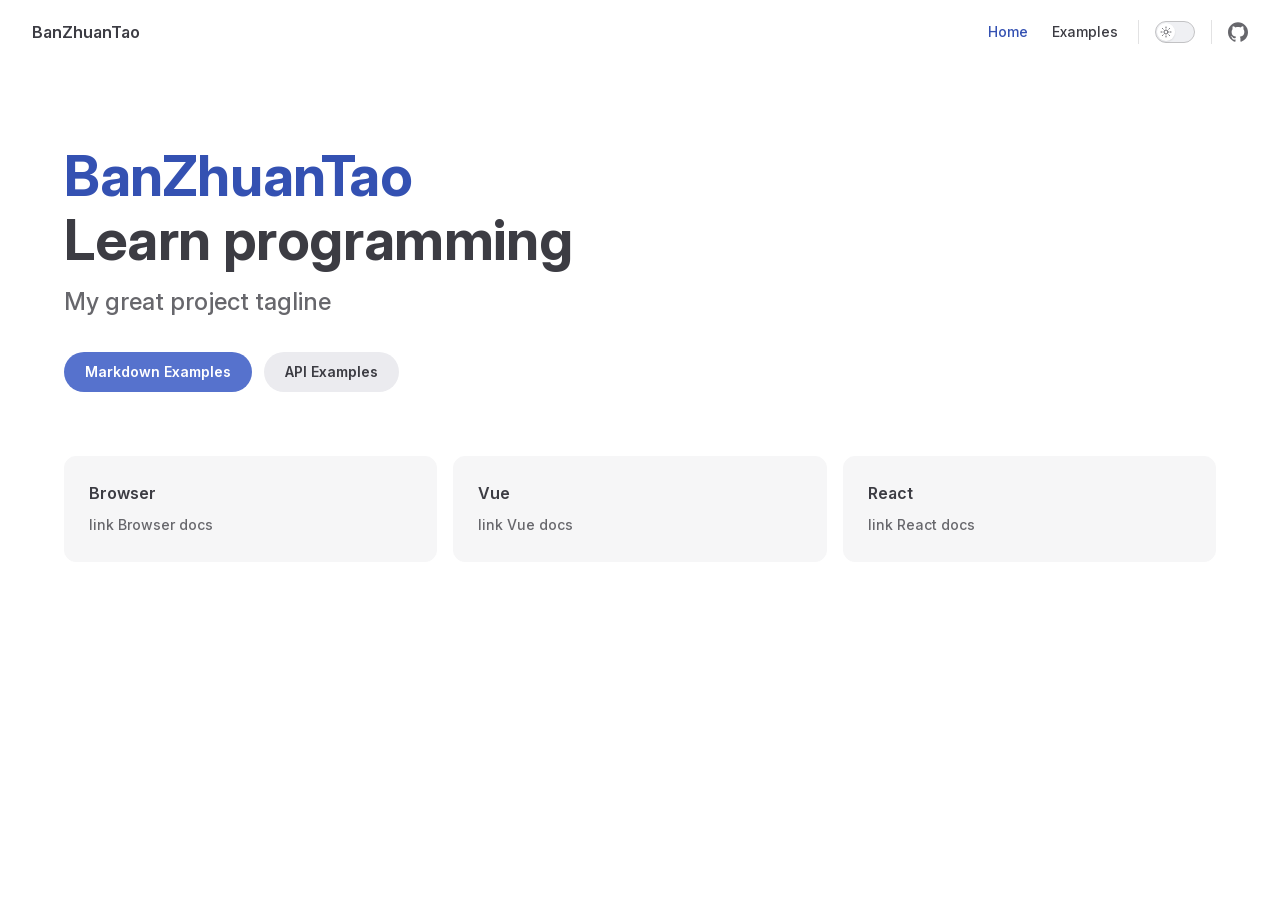
==== commit 96abc0bb: "push dist banzhuantao/blog@8e16939fe61a9d9a1569d2dbc5c6a94c4d8ebfaa" ====
--- a/index.html
+++ b/index.html
@@ -8,19 +8,19 @@
     <meta name="generator" content="VitePress v2.0.0-alpha.17">
     <link rel="preload stylesheet" href="/assets/style.CkpgZr3e.css" as="style">
     <link rel="preload stylesheet" href="/vp-icons.css" as="style">
-
-    <script type="module" src="/assets/app.C0PPKS46.js"></script>
+    
+    <script type="module" src="/assets/app.gSqBjTlx.js"></script>
     <link rel="preload" href="/assets/inter-roman-latin.Cy4MYw_J.woff2" as="font" type="font/woff2" crossorigin="">
-    <link rel="modulepreload" href="/assets/chunks/plugin-vue_export-helper.Bz7k1sDj.js">
-    <link rel="modulepreload" href="/assets/chunks/client.B0iKNGM9.js">
-    <link rel="modulepreload" href="/assets/chunks/runtime-core.esm-bundler.11517gFS.js">
-    <link rel="modulepreload" href="/assets/index.md.BXt7zY0_.lean.js">
+    <link rel="modulepreload" href="/assets/chunks/plugin-vue_export-helper.JQk_Kig_.js">
+    <link rel="modulepreload" href="/assets/chunks/client.BKW500PD.js">
+    <link rel="modulepreload" href="/assets/chunks/runtime-core.esm-bundler.tX4qagM3.js">
+    <link rel="modulepreload" href="/assets/index.md.BJPacbch.lean.js">
     <script id="check-dark-mode">(()=>{let e=localStorage.getItem(`vitepress-theme-appearance`)||`auto`,t=window.matchMedia(`(prefers-color-scheme: dark)`).matches;(!e||e===`auto`?t:e===`dark`)&&document.documentElement.classList.add(`dark`)})();</script>
     <script id="check-mac-os">document.documentElement.classList.toggle(`mac`,/Mac|iPhone|iPod|iPad/i.test(navigator.platform));</script>
   </head>
   <body>
-    <div id="app"><div class="Layout" data-v-26cc9ad7><!--[--><!--]--><!--[--><span tabindex="-1" data-v-3b183302></span><a href="#VPContent" class="VPSkipLink visually-hidden" data-v-3b183302>Skip to content</a><!--]--><!----><header class="VPNav" data-v-26cc9ad7 data-v-e6b369bb><div class="VPNavBar home top" data-v-e6b369bb data-v-cee0b825><div class="wrapper" data-v-cee0b825><div class="container" data-v-cee0b825><div class="title" data-v-cee0b825><div class="VPNavBarTitle" data-v-cee0b825 data-v-acf572a1><a class="title" href="/public" data-v-acf572a1><!--[--><!--]--><!----><span data-v-acf572a1>BanZhuanTao</span><!--[--><!--]--></a></div></div><div class="content" data-v-cee0b825><div class="content-body" data-v-cee0b825><!--[--><!--]--><div class="VPNavBarSearch search" data-v-cee0b825 data-v-5aafb0ab><!----></div><nav aria-labelledby="main-nav-aria-label" class="VPNavBarMenu menu" data-v-cee0b825 data-v-2003a9fb><span id="main-nav-aria-label" class="visually-hidden" data-v-2003a9fb> Main Navigation </span><!--[--><!--[--><a class="VPLink link VPNavBarMenuLink active" href="/public" tabindex="0" data-v-2003a9fb data-v-0ca82a2a><!--[--><span data-v-0ca82a2a>Home</span><!--]--></a><!--]--><!--[--><a class="VPLink link VPNavBarMenuLink" href="/markdown-examples.html" tabindex="0" data-v-2003a9fb data-v-0ca82a2a><!--[--><span data-v-0ca82a2a>Examples</span><!--]--></a><!--]--><!--]--></nav><!----><div class="VPNavBarAppearance appearance" data-v-cee0b825 data-v-66690546><button class="VPSwitch VPSwitchAppearance" type="button" role="switch" title aria-checked="false" data-v-66690546 data-v-f1c967fe data-v-5fdad39d><span class="check" data-v-5fdad39d><span class="icon" data-v-5fdad39d><!--[--><span class="vpi-sun sun" data-v-f1c967fe></span><span class="vpi-moon moon" data-v-f1c967fe></span><!--]--></span></span></button></div><div class="VPSocialLinks VPNavBarSocialLinks social-links" data-v-cee0b825 data-v-51cd24ef data-v-c5395a85><!--[--><a class="VPSocialLink no-icon" href="https://github.com/banzhuantao/banzhuantao.github.io" aria-label="github" target="_blank" rel="me noopener" data-v-c5395a85 data-v-8394ac6b><span class="vpi-social-github"></span></a><!--]--></div><div class="VPFlyout VPNavBarExtra extra" data-v-cee0b825 data-v-601f4626 data-v-3fb5cbc6><button type="button" class="button" aria-haspopup="true" aria-expanded="false" aria-label="extra navigation" data-v-3fb5cbc6><span class="vpi-more-horizontal icon" data-v-3fb5cbc6></span></button><div class="menu" data-v-3fb5cbc6><div class="VPMenu" data-v-3fb5cbc6 data-v-09484115><!----><!--[--><!--[--><!----><div class="group" data-v-601f4626><div class="item appearance" data-v-601f4626><p class="label" data-v-601f4626>Appearance</p><div class="appearance-action" data-v-601f4626><button class="VPSwitch VPSwitchAppearance" type="button" role="switch" title aria-checked="false" data-v-601f4626 data-v-f1c967fe data-v-5fdad39d><span class="check" data-v-5fdad39d><span class="icon" data-v-5fdad39d><!--[--><span class="vpi-sun sun" data-v-f1c967fe></span><span class="vpi-moon moon" data-v-f1c967fe></span><!--]--></span></span></button></div></div></div><div class="group" data-v-601f4626><div class="item social-links" data-v-601f4626><div class="VPSocialLinks social-links-list" data-v-601f4626 data-v-c5395a85><!--[--><a class="VPSocialLink no-icon" href="https://github.com/banzhuantao/banzhuantao.github.io" aria-label="github" target="_blank" rel="me noopener" data-v-c5395a85 data-v-8394ac6b><span class="vpi-social-github"></span></a><!--]--></div></div></div><!--]--><!--]--></div></div></div><!--[--><!--]--><button type="button" class="VPNavBarHamburger hamburger" aria-label="mobile navigation" aria-expanded="false" aria-controls="VPNavScreen" data-v-cee0b825 data-v-e5d14b28><span class="container" data-v-e5d14b28><span class="top" data-v-e5d14b28></span><span class="middle" data-v-e5d14b28></span><span class="bottom" data-v-e5d14b28></span></span></button></div></div></div></div><div class="divider" data-v-cee0b825><div class="divider-line" data-v-cee0b825></div></div></div><!----></header><!----><!----><div class="VPContent is-home" id="VPContent" data-v-26cc9ad7 data-v-2e70f1a4><div class="VPHome" data-v-2e70f1a4 data-v-d5460950><!--[--><!--]--><div class="VPHero VPHomeHero" data-v-d5460950 data-v-df2a9f4b><div class="container" data-v-df2a9f4b><div class="main" data-v-df2a9f4b><!--[--><!--]--><!--[--><h1 class="heading" data-v-df2a9f4b><span class="name clip" data-v-df2a9f4b>BanZhuanTao</span><span class="text" data-v-df2a9f4b>Learn programming</span></h1><p class="tagline" data-v-df2a9f4b>My great project tagline</p><!--]--><!--[--><!--]--><div class="actions" data-v-df2a9f4b><!--[--><!--]--><!--[--><div class="action" data-v-df2a9f4b><a class="VPButton medium brand" href="/markdown-examples.html" data-v-df2a9f4b data-v-228b9a45><!--[-->Markdown Examples<!--]--></a></div><div class="action" data-v-df2a9f4b><a class="VPButton medium alt" href="/api-examples.html" data-v-df2a9f4b data-v-228b9a45><!--[-->API Examples<!--]--></a></div><!--]--></div><!--[--><!--]--></div><!----></div></div><!--[--><!--]--><!--[--><!--]--><div class="VPFeatures VPHomeFeatures" data-v-d5460950 data-v-cd6f951c><div class="container" data-v-cd6f951c><div class="items" data-v-cd6f951c><!--[--><div class="grid-3 item" data-v-cd6f951c><div class="VPLink no-icon VPFeature" data-v-cd6f951c data-v-fa7ed946><!--[--><article class="box" data-v-fa7ed946><!----><h2 class="title" data-v-fa7ed946>Feature A</h2><p class="details" data-v-fa7ed946>Lorem ipsum dolor sit amet, consectetur adipiscing elit</p><!----></article><!--]--></div></div><div class="grid-3 item" data-v-cd6f951c><div class="VPLink no-icon VPFeature" data-v-cd6f951c data-v-fa7ed946><!--[--><article class="box" data-v-fa7ed946><!----><h2 class="title" data-v-fa7ed946>Feature B</h2><p class="details" data-v-fa7ed946>Lorem ipsum dolor sit amet, consectetur adipiscing elit</p><!----></article><!--]--></div></div><div class="grid-3 item" data-v-cd6f951c><div class="VPLink no-icon VPFeature" data-v-cd6f951c data-v-fa7ed946><!--[--><article class="box" data-v-fa7ed946><!----><h2 class="title" data-v-fa7ed946>Feature C</h2><p class="details" data-v-fa7ed946>Lorem ipsum dolor sit amet, consectetur adipiscing elit</p><!----></article><!--]--></div></div><!--]--></div></div></div><!--[--><!--]--><div class="vp-doc container" style="" data-v-d5460950 data-v-61c830ec><!--[--><div style="position:relative;" data-v-d5460950><div></div></div><!--]--></div></div></div><!----><!--[--><!--]--></div></div>
-    <script>window.__VP_HASH_MAP__=JSON.parse("{\"api-examples.md\":\"DN18rbxF\",\"index.md\":\"BXt7zY0_\",\"markdown-examples.md\":\"pZKTou2e\"}");window.__VP_SITE_DATA__=JSON.parse("{\"lang\":\"en-US\",\"dir\":\"ltr\",\"title\":\"BanZhuanTao\",\"description\":\"Learn programming\",\"base\":\"/\",\"head\":[],\"router\":{\"prefetchLinks\":true},\"appearance\":true,\"themeConfig\":{\"nav\":[{\"text\":\"Home\",\"link\":\"/\"},{\"text\":\"Examples\",\"link\":\"/markdown-examples\"}],\"sidebar\":[{\"text\":\"Examples\",\"items\":[{\"text\":\"Markdown Examples\",\"link\":\"/markdown-examples\"},{\"text\":\"Runtime API Examples\",\"link\":\"/api-examples\"}]}],\"socialLinks\":[{\"icon\":\"github\",\"link\":\"https://github.com/banzhuantao/banzhuantao.github.io\"}]},\"locales\":{},\"scrollOffset\":134,\"cleanUrls\":false,\"additionalConfig\":{}}");</script>
-
+    <div id="app"><div class="Layout" data-v-26cc9ad7><!--[--><!--]--><!--[--><span tabindex="-1" data-v-3b183302></span><a href="#VPContent" class="VPSkipLink visually-hidden" data-v-3b183302>Skip to content</a><!--]--><!----><header class="VPNav" data-v-26cc9ad7 data-v-e6b369bb><div class="VPNavBar home top" data-v-e6b369bb data-v-cee0b825><div class="wrapper" data-v-cee0b825><div class="container" data-v-cee0b825><div class="title" data-v-cee0b825><div class="VPNavBarTitle" data-v-cee0b825 data-v-acf572a1><a class="title" href="/" data-v-acf572a1><!--[--><!--]--><!----><span data-v-acf572a1>BanZhuanTao</span><!--[--><!--]--></a></div></div><div class="content" data-v-cee0b825><div class="content-body" data-v-cee0b825><!--[--><!--]--><div class="VPNavBarSearch search" data-v-cee0b825 data-v-5aafb0ab><!----></div><nav aria-labelledby="main-nav-aria-label" class="VPNavBarMenu menu" data-v-cee0b825 data-v-2003a9fb><span id="main-nav-aria-label" class="visually-hidden" data-v-2003a9fb> Main Navigation </span><!--[--><!--[--><a class="VPLink link VPNavBarMenuLink active" href="/" tabindex="0" data-v-2003a9fb data-v-0ca82a2a><!--[--><span data-v-0ca82a2a>Home</span><!--]--></a><!--]--><!--[--><a class="VPLink link VPNavBarMenuLink" href="/markdown-examples.html" tabindex="0" data-v-2003a9fb data-v-0ca82a2a><!--[--><span data-v-0ca82a2a>Examples</span><!--]--></a><!--]--><!--]--></nav><!----><div class="VPNavBarAppearance appearance" data-v-cee0b825 data-v-66690546><button class="VPSwitch VPSwitchAppearance" type="button" role="switch" title aria-checked="false" data-v-66690546 data-v-f1c967fe data-v-5fdad39d><span class="check" data-v-5fdad39d><span class="icon" data-v-5fdad39d><!--[--><span class="vpi-sun sun" data-v-f1c967fe></span><span class="vpi-moon moon" data-v-f1c967fe></span><!--]--></span></span></button></div><div class="VPSocialLinks VPNavBarSocialLinks social-links" data-v-cee0b825 data-v-51cd24ef data-v-c5395a85><!--[--><a class="VPSocialLink no-icon" href="https://github.com/banzhuantao/banzhuantao.github.io" aria-label="github" target="_blank" rel="me noopener" data-v-c5395a85 data-v-8394ac6b><span class="vpi-social-github"></span></a><!--]--></div><div class="VPFlyout VPNavBarExtra extra" data-v-cee0b825 data-v-601f4626 data-v-3fb5cbc6><button type="button" class="button" aria-haspopup="true" aria-expanded="false" aria-label="extra navigation" data-v-3fb5cbc6><span class="vpi-more-horizontal icon" data-v-3fb5cbc6></span></button><div class="menu" data-v-3fb5cbc6><div class="VPMenu" data-v-3fb5cbc6 data-v-09484115><!----><!--[--><!--[--><!----><div class="group" data-v-601f4626><div class="item appearance" data-v-601f4626><p class="label" data-v-601f4626>Appearance</p><div class="appearance-action" data-v-601f4626><button class="VPSwitch VPSwitchAppearance" type="button" role="switch" title aria-checked="false" data-v-601f4626 data-v-f1c967fe data-v-5fdad39d><span class="check" data-v-5fdad39d><span class="icon" data-v-5fdad39d><!--[--><span class="vpi-sun sun" data-v-f1c967fe></span><span class="vpi-moon moon" data-v-f1c967fe></span><!--]--></span></span></button></div></div></div><div class="group" data-v-601f4626><div class="item social-links" data-v-601f4626><div class="VPSocialLinks social-links-list" data-v-601f4626 data-v-c5395a85><!--[--><a class="VPSocialLink no-icon" href="https://github.com/banzhuantao/banzhuantao.github.io" aria-label="github" target="_blank" rel="me noopener" data-v-c5395a85 data-v-8394ac6b><span class="vpi-social-github"></span></a><!--]--></div></div></div><!--]--><!--]--></div></div></div><!--[--><!--]--><button type="button" class="VPNavBarHamburger hamburger" aria-label="mobile navigation" aria-expanded="false" aria-controls="VPNavScreen" data-v-cee0b825 data-v-e5d14b28><span class="container" data-v-e5d14b28><span class="top" data-v-e5d14b28></span><span class="middle" data-v-e5d14b28></span><span class="bottom" data-v-e5d14b28></span></span></button></div></div></div></div><div class="divider" data-v-cee0b825><div class="divider-line" data-v-cee0b825></div></div></div><!----></header><!----><!----><div class="VPContent is-home" id="VPContent" data-v-26cc9ad7 data-v-2e70f1a4><div class="VPHome" data-v-2e70f1a4 data-v-d5460950><!--[--><!--]--><div class="VPHero VPHomeHero" data-v-d5460950 data-v-df2a9f4b><div class="container" data-v-df2a9f4b><div class="main" data-v-df2a9f4b><!--[--><!--]--><!--[--><h1 class="heading" data-v-df2a9f4b><span class="name clip" data-v-df2a9f4b>BanZhuanTao</span><span class="text" data-v-df2a9f4b>Learn programming</span></h1><p class="tagline" data-v-df2a9f4b>My great project tagline</p><!--]--><!--[--><!--]--><div class="actions" data-v-df2a9f4b><!--[--><!--]--><!--[--><div class="action" data-v-df2a9f4b><a class="VPButton medium brand" href="/markdown-examples.html" data-v-df2a9f4b data-v-228b9a45><!--[-->Markdown Examples<!--]--></a></div><div class="action" data-v-df2a9f4b><a class="VPButton medium alt" href="/api-examples.html" data-v-df2a9f4b data-v-228b9a45><!--[-->API Examples<!--]--></a></div><!--]--></div><!--[--><!--]--></div><!----></div></div><!--[--><!--]--><!--[--><!--]--><div class="VPFeatures VPHomeFeatures" data-v-d5460950 data-v-cd6f951c><div class="container" data-v-cd6f951c><div class="items" data-v-cd6f951c><!--[--><div class="grid-3 item" data-v-cd6f951c><a class="VPLink link no-icon VPFeature" href="/browser.html" data-v-cd6f951c data-v-fa7ed946><!--[--><article class="box" data-v-fa7ed946><!----><h2 class="title" data-v-fa7ed946>Browser</h2><p class="details" data-v-fa7ed946>link Browser docs</p><!----></article><!--]--></a></div><div class="grid-3 item" data-v-cd6f951c><a class="VPLink link no-icon VPFeature" href="/vue.html" data-v-cd6f951c data-v-fa7ed946><!--[--><article class="box" data-v-fa7ed946><!----><h2 class="title" data-v-fa7ed946>Vue</h2><p class="details" data-v-fa7ed946>link Vue docs</p><!----></article><!--]--></a></div><div class="grid-3 item" data-v-cd6f951c><a class="VPLink link no-icon VPFeature" href="/react.html" data-v-cd6f951c data-v-fa7ed946><!--[--><article class="box" data-v-fa7ed946><!----><h2 class="title" data-v-fa7ed946>React</h2><p class="details" data-v-fa7ed946>link React docs</p><!----></article><!--]--></a></div><!--]--></div></div></div><!--[--><!--]--><div class="vp-doc container" style="" data-v-d5460950 data-v-61c830ec><!--[--><div style="position:relative;" data-v-d5460950><div></div></div><!--]--></div></div></div><!----><!--[--><!--]--></div></div>
+    <script>window.__VP_HASH_MAP__=JSON.parse("{\"api-examples.md\":\"Cd-4Nj5c\",\"browser_index.md\":\"B0GMLqjs\",\"browser_url_parsing-process.md\":\"C4DhT97P\",\"index.md\":\"BJPacbch\",\"markdown-examples.md\":\"0IkI4i79\",\"react_index.md\":\"CURnjk3l\",\"vue_index.md\":\"CXBEzSti\"}");window.__VP_SITE_DATA__=JSON.parse("{\"lang\":\"en-US\",\"dir\":\"ltr\",\"title\":\"BanZhuanTao\",\"description\":\"Learn programming\",\"base\":\"/\",\"head\":[],\"router\":{\"prefetchLinks\":true},\"appearance\":true,\"themeConfig\":{\"nav\":[{\"text\":\"Home\",\"link\":\"/\"},{\"text\":\"Examples\",\"link\":\"/markdown-examples\"}],\"sidebar\":{\"/browser/\":[{\"text\":\"开始\",\"items\":[{\"text\":\"简介\",\"link\":\"/browser\"},{\"text\":\"Markdown Examples\",\"link\":\"/browser/markdown-examples\"},{\"text\":\"Runtime API Examples\",\"link\":\"/browser/api-examples\"}]},{\"text\":\"URL\",\"items\":[{\"text\":\"解析过程\",\"link\":\"/browser/url/parsing-process\"}]}],\"/vue/\":[{\"text\":\"开始\",\"items\":[{\"text\":\"简介\",\"link\":\"/vue\"}]}],\"/react/\":[{\"text\":\"开始\",\"items\":[{\"text\":\"简介\",\"link\":\"/react\"}]}]},\"socialLinks\":[{\"icon\":\"github\",\"link\":\"https://github.com/banzhuantao/banzhuantao.github.io\"}]},\"locales\":{},\"scrollOffset\":134,\"cleanUrls\":false,\"additionalConfig\":{}}");</script>
+    
   </body>
-</html>
+</html>
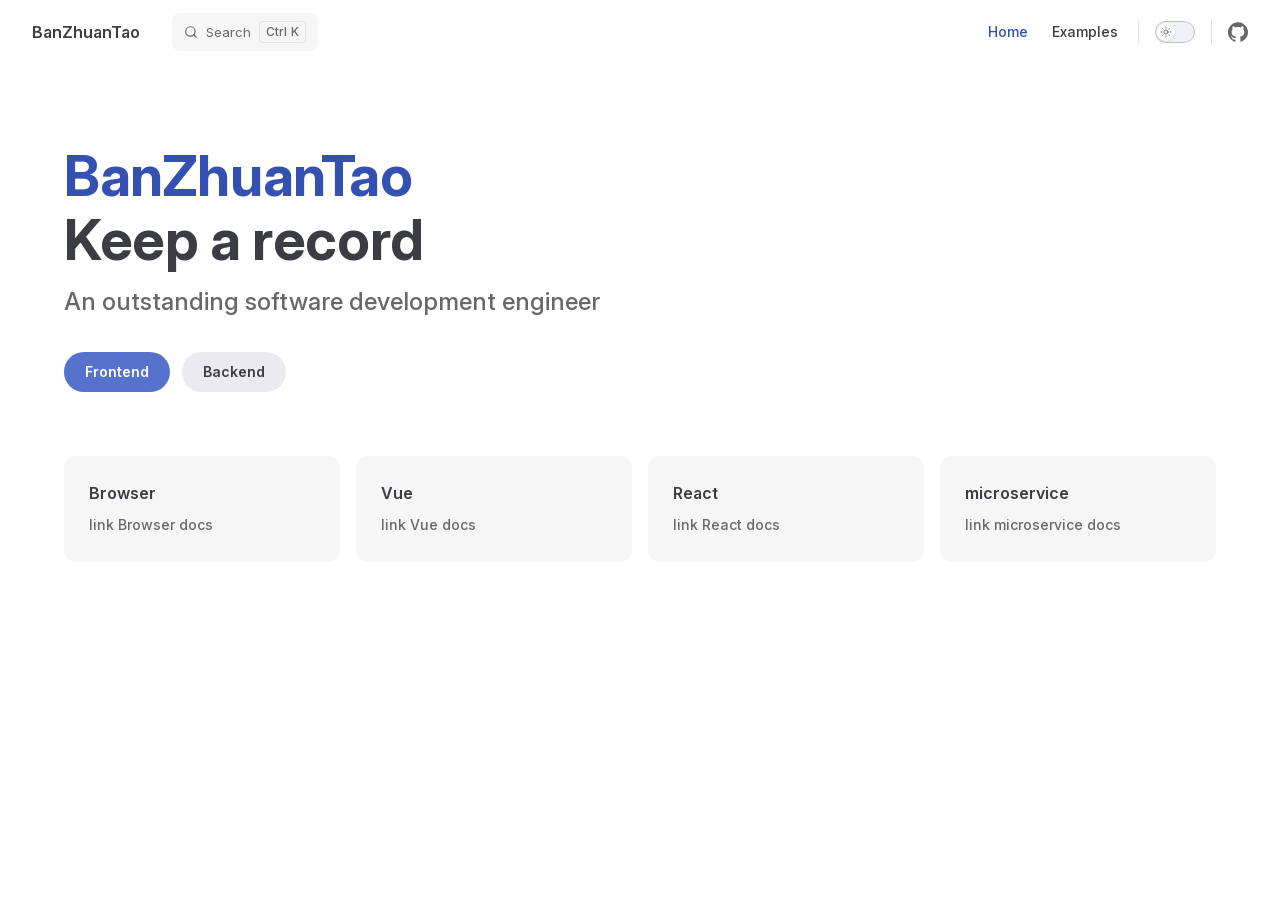
==== commit e7109630: "push dist banzhuantao/blog@df3f3ba22ee93e336ce7cb5f74919143b3db0463" ====
--- a/index.html
+++ b/index.html
@@ -6,21 +6,22 @@
     <title>BanZhuanTao</title>
     <meta name="description" content="Learn programming">
     <meta name="generator" content="VitePress v2.0.0-alpha.17">
-    <link rel="preload stylesheet" href="/assets/style.CkpgZr3e.css" as="style">
+    <link rel="preload stylesheet" href="/assets/style.CLHG4H7d.css" as="style">
     <link rel="preload stylesheet" href="/vp-icons.css" as="style">
     
-    <script type="module" src="/assets/app.gSqBjTlx.js"></script>
+    <script type="module" src="/assets/app.CLk1ckqt.js"></script>
     <link rel="preload" href="/assets/inter-roman-latin.Cy4MYw_J.woff2" as="font" type="font/woff2" crossorigin="">
-    <link rel="modulepreload" href="/assets/chunks/plugin-vue_export-helper.JQk_Kig_.js">
-    <link rel="modulepreload" href="/assets/chunks/client.BKW500PD.js">
-    <link rel="modulepreload" href="/assets/chunks/runtime-core.esm-bundler.tX4qagM3.js">
-    <link rel="modulepreload" href="/assets/index.md.BJPacbch.lean.js">
+    <link rel="modulepreload" href="/assets/chunks/plugin-vue_export-helper.CvmoLNZK.js">
+    <link rel="modulepreload" href="/assets/chunks/preload-helper.CRcNYtLd.js">
+    <link rel="modulepreload" href="/assets/chunks/client.SF8RKTxM.js">
+    <link rel="modulepreload" href="/assets/chunks/runtime-core.esm-bundler.C9qsWoj1.js">
+    <link rel="modulepreload" href="/assets/index.md.DcxAxrQY.lean.js">
     <script id="check-dark-mode">(()=>{let e=localStorage.getItem(`vitepress-theme-appearance`)||`auto`,t=window.matchMedia(`(prefers-color-scheme: dark)`).matches;(!e||e===`auto`?t:e===`dark`)&&document.documentElement.classList.add(`dark`)})();</script>
     <script id="check-mac-os">document.documentElement.classList.toggle(`mac`,/Mac|iPhone|iPod|iPad/i.test(navigator.platform));</script>
   </head>
   <body>
-    <div id="app"><div class="Layout" data-v-26cc9ad7><!--[--><!--]--><!--[--><span tabindex="-1" data-v-3b183302></span><a href="#VPContent" class="VPSkipLink visually-hidden" data-v-3b183302>Skip to content</a><!--]--><!----><header class="VPNav" data-v-26cc9ad7 data-v-e6b369bb><div class="VPNavBar home top" data-v-e6b369bb data-v-cee0b825><div class="wrapper" data-v-cee0b825><div class="container" data-v-cee0b825><div class="title" data-v-cee0b825><div class="VPNavBarTitle" data-v-cee0b825 data-v-acf572a1><a class="title" href="/" data-v-acf572a1><!--[--><!--]--><!----><span data-v-acf572a1>BanZhuanTao</span><!--[--><!--]--></a></div></div><div class="content" data-v-cee0b825><div class="content-body" data-v-cee0b825><!--[--><!--]--><div class="VPNavBarSearch search" data-v-cee0b825 data-v-5aafb0ab><!----></div><nav aria-labelledby="main-nav-aria-label" class="VPNavBarMenu menu" data-v-cee0b825 data-v-2003a9fb><span id="main-nav-aria-label" class="visually-hidden" data-v-2003a9fb> Main Navigation </span><!--[--><!--[--><a class="VPLink link VPNavBarMenuLink active" href="/" tabindex="0" data-v-2003a9fb data-v-0ca82a2a><!--[--><span data-v-0ca82a2a>Home</span><!--]--></a><!--]--><!--[--><a class="VPLink link VPNavBarMenuLink" href="/markdown-examples.html" tabindex="0" data-v-2003a9fb data-v-0ca82a2a><!--[--><span data-v-0ca82a2a>Examples</span><!--]--></a><!--]--><!--]--></nav><!----><div class="VPNavBarAppearance appearance" data-v-cee0b825 data-v-66690546><button class="VPSwitch VPSwitchAppearance" type="button" role="switch" title aria-checked="false" data-v-66690546 data-v-f1c967fe data-v-5fdad39d><span class="check" data-v-5fdad39d><span class="icon" data-v-5fdad39d><!--[--><span class="vpi-sun sun" data-v-f1c967fe></span><span class="vpi-moon moon" data-v-f1c967fe></span><!--]--></span></span></button></div><div class="VPSocialLinks VPNavBarSocialLinks social-links" data-v-cee0b825 data-v-51cd24ef data-v-c5395a85><!--[--><a class="VPSocialLink no-icon" href="https://github.com/banzhuantao/banzhuantao.github.io" aria-label="github" target="_blank" rel="me noopener" data-v-c5395a85 data-v-8394ac6b><span class="vpi-social-github"></span></a><!--]--></div><div class="VPFlyout VPNavBarExtra extra" data-v-cee0b825 data-v-601f4626 data-v-3fb5cbc6><button type="button" class="button" aria-haspopup="true" aria-expanded="false" aria-label="extra navigation" data-v-3fb5cbc6><span class="vpi-more-horizontal icon" data-v-3fb5cbc6></span></button><div class="menu" data-v-3fb5cbc6><div class="VPMenu" data-v-3fb5cbc6 data-v-09484115><!----><!--[--><!--[--><!----><div class="group" data-v-601f4626><div class="item appearance" data-v-601f4626><p class="label" data-v-601f4626>Appearance</p><div class="appearance-action" data-v-601f4626><button class="VPSwitch VPSwitchAppearance" type="button" role="switch" title aria-checked="false" data-v-601f4626 data-v-f1c967fe data-v-5fdad39d><span class="check" data-v-5fdad39d><span class="icon" data-v-5fdad39d><!--[--><span class="vpi-sun sun" data-v-f1c967fe></span><span class="vpi-moon moon" data-v-f1c967fe></span><!--]--></span></span></button></div></div></div><div class="group" data-v-601f4626><div class="item social-links" data-v-601f4626><div class="VPSocialLinks social-links-list" data-v-601f4626 data-v-c5395a85><!--[--><a class="VPSocialLink no-icon" href="https://github.com/banzhuantao/banzhuantao.github.io" aria-label="github" target="_blank" rel="me noopener" data-v-c5395a85 data-v-8394ac6b><span class="vpi-social-github"></span></a><!--]--></div></div></div><!--]--><!--]--></div></div></div><!--[--><!--]--><button type="button" class="VPNavBarHamburger hamburger" aria-label="mobile navigation" aria-expanded="false" aria-controls="VPNavScreen" data-v-cee0b825 data-v-e5d14b28><span class="container" data-v-e5d14b28><span class="top" data-v-e5d14b28></span><span class="middle" data-v-e5d14b28></span><span class="bottom" data-v-e5d14b28></span></span></button></div></div></div></div><div class="divider" data-v-cee0b825><div class="divider-line" data-v-cee0b825></div></div></div><!----></header><!----><!----><div class="VPContent is-home" id="VPContent" data-v-26cc9ad7 data-v-2e70f1a4><div class="VPHome" data-v-2e70f1a4 data-v-d5460950><!--[--><!--]--><div class="VPHero VPHomeHero" data-v-d5460950 data-v-df2a9f4b><div class="container" data-v-df2a9f4b><div class="main" data-v-df2a9f4b><!--[--><!--]--><!--[--><h1 class="heading" data-v-df2a9f4b><span class="name clip" data-v-df2a9f4b>BanZhuanTao</span><span class="text" data-v-df2a9f4b>Learn programming</span></h1><p class="tagline" data-v-df2a9f4b>My great project tagline</p><!--]--><!--[--><!--]--><div class="actions" data-v-df2a9f4b><!--[--><!--]--><!--[--><div class="action" data-v-df2a9f4b><a class="VPButton medium brand" href="/markdown-examples.html" data-v-df2a9f4b data-v-228b9a45><!--[-->Markdown Examples<!--]--></a></div><div class="action" data-v-df2a9f4b><a class="VPButton medium alt" href="/api-examples.html" data-v-df2a9f4b data-v-228b9a45><!--[-->API Examples<!--]--></a></div><!--]--></div><!--[--><!--]--></div><!----></div></div><!--[--><!--]--><!--[--><!--]--><div class="VPFeatures VPHomeFeatures" data-v-d5460950 data-v-cd6f951c><div class="container" data-v-cd6f951c><div class="items" data-v-cd6f951c><!--[--><div class="grid-3 item" data-v-cd6f951c><a class="VPLink link no-icon VPFeature" href="/browser.html" data-v-cd6f951c data-v-fa7ed946><!--[--><article class="box" data-v-fa7ed946><!----><h2 class="title" data-v-fa7ed946>Browser</h2><p class="details" data-v-fa7ed946>link Browser docs</p><!----></article><!--]--></a></div><div class="grid-3 item" data-v-cd6f951c><a class="VPLink link no-icon VPFeature" href="/vue.html" data-v-cd6f951c data-v-fa7ed946><!--[--><article class="box" data-v-fa7ed946><!----><h2 class="title" data-v-fa7ed946>Vue</h2><p class="details" data-v-fa7ed946>link Vue docs</p><!----></article><!--]--></a></div><div class="grid-3 item" data-v-cd6f951c><a class="VPLink link no-icon VPFeature" href="/react.html" data-v-cd6f951c data-v-fa7ed946><!--[--><article class="box" data-v-fa7ed946><!----><h2 class="title" data-v-fa7ed946>React</h2><p class="details" data-v-fa7ed946>link React docs</p><!----></article><!--]--></a></div><!--]--></div></div></div><!--[--><!--]--><div class="vp-doc container" style="" data-v-d5460950 data-v-61c830ec><!--[--><div style="position:relative;" data-v-d5460950><div></div></div><!--]--></div></div></div><!----><!--[--><!--]--></div></div>
-    <script>window.__VP_HASH_MAP__=JSON.parse("{\"api-examples.md\":\"Cd-4Nj5c\",\"browser_index.md\":\"B0GMLqjs\",\"browser_url_parsing-process.md\":\"C4DhT97P\",\"index.md\":\"BJPacbch\",\"markdown-examples.md\":\"0IkI4i79\",\"react_index.md\":\"CURnjk3l\",\"vue_index.md\":\"CXBEzSti\"}");window.__VP_SITE_DATA__=JSON.parse("{\"lang\":\"en-US\",\"dir\":\"ltr\",\"title\":\"BanZhuanTao\",\"description\":\"Learn programming\",\"base\":\"/\",\"head\":[],\"router\":{\"prefetchLinks\":true},\"appearance\":true,\"themeConfig\":{\"nav\":[{\"text\":\"Home\",\"link\":\"/\"},{\"text\":\"Examples\",\"link\":\"/markdown-examples\"}],\"sidebar\":{\"/browser/\":[{\"text\":\"开始\",\"items\":[{\"text\":\"简介\",\"link\":\"/browser\"},{\"text\":\"Markdown Examples\",\"link\":\"/browser/markdown-examples\"},{\"text\":\"Runtime API Examples\",\"link\":\"/browser/api-examples\"}]},{\"text\":\"URL\",\"items\":[{\"text\":\"解析过程\",\"link\":\"/browser/url/parsing-process\"}]}],\"/vue/\":[{\"text\":\"开始\",\"items\":[{\"text\":\"简介\",\"link\":\"/vue\"}]}],\"/react/\":[{\"text\":\"开始\",\"items\":[{\"text\":\"简介\",\"link\":\"/react\"}]}]},\"socialLinks\":[{\"icon\":\"github\",\"link\":\"https://github.com/banzhuantao/banzhuantao.github.io\"}]},\"locales\":{},\"scrollOffset\":134,\"cleanUrls\":false,\"additionalConfig\":{}}");</script>
+    <div id="app"><div class="Layout" data-v-26cc9ad7><!--[--><!--]--><!--[--><span tabindex="-1" data-v-3b183302></span><a href="#VPContent" class="VPSkipLink visually-hidden" data-v-3b183302>Skip to content</a><!--]--><!----><header class="VPNav" data-v-26cc9ad7 data-v-e6b369bb><div class="VPNavBar home top" data-v-e6b369bb data-v-cee0b825><div class="wrapper" data-v-cee0b825><div class="container" data-v-cee0b825><div class="title" data-v-cee0b825><div class="VPNavBarTitle" data-v-cee0b825 data-v-acf572a1><a class="title" href="/" data-v-acf572a1><!--[--><!--]--><!----><span data-v-acf572a1>BanZhuanTao</span><!--[--><!--]--></a></div></div><div class="content" data-v-cee0b825><div class="content-body" data-v-cee0b825><!--[--><!--]--><div class="VPNavBarSearch search" data-v-cee0b825 data-v-5aafb0ab><!--[--><button type="button" class="VPNavBarSearchButton" aria-label="Search" aria-keyshortcuts="/ control+k meta+k" data-v-5aafb0ab data-v-20d44383><span class="vpi-search" aria-hidden="true" data-v-20d44383></span><span class="text" data-v-20d44383>Search</span><span class="keys" aria-hidden="true" data-v-20d44383><kbd class="key-cmd" data-v-20d44383>⌘</kbd><kbd class="key-ctrl" data-v-20d44383>Ctrl</kbd><kbd data-v-20d44383>K</kbd></span></button><!----><!--]--></div><nav aria-labelledby="main-nav-aria-label" class="VPNavBarMenu menu" data-v-cee0b825 data-v-2003a9fb><span id="main-nav-aria-label" class="visually-hidden" data-v-2003a9fb> Main Navigation </span><!--[--><!--[--><a class="VPLink link VPNavBarMenuLink active" href="/" tabindex="0" data-v-2003a9fb data-v-0ca82a2a><!--[--><span data-v-0ca82a2a>Home</span><!--]--></a><!--]--><!--[--><a class="VPLink link VPNavBarMenuLink" href="/markdown-examples.html" tabindex="0" data-v-2003a9fb data-v-0ca82a2a><!--[--><span data-v-0ca82a2a>Examples</span><!--]--></a><!--]--><!--]--></nav><!----><div class="VPNavBarAppearance appearance" data-v-cee0b825 data-v-66690546><button class="VPSwitch VPSwitchAppearance" type="button" role="switch" title aria-checked="false" data-v-66690546 data-v-f1c967fe data-v-5fdad39d><span class="check" data-v-5fdad39d><span class="icon" data-v-5fdad39d><!--[--><span class="vpi-sun sun" data-v-f1c967fe></span><span class="vpi-moon moon" data-v-f1c967fe></span><!--]--></span></span></button></div><div class="VPSocialLinks VPNavBarSocialLinks social-links" data-v-cee0b825 data-v-51cd24ef data-v-c5395a85><!--[--><a class="VPSocialLink no-icon" href="https://github.com/banzhuantao/banzhuantao.github.io" aria-label="github" target="_blank" rel="me noopener" data-v-c5395a85 data-v-8394ac6b><span class="vpi-social-github"></span></a><!--]--></div><div class="VPFlyout VPNavBarExtra extra" data-v-cee0b825 data-v-601f4626 data-v-3fb5cbc6><button type="button" class="button" aria-haspopup="true" aria-expanded="false" aria-label="extra navigation" data-v-3fb5cbc6><span class="vpi-more-horizontal icon" data-v-3fb5cbc6></span></button><div class="menu" data-v-3fb5cbc6><div class="VPMenu" data-v-3fb5cbc6 data-v-09484115><!----><!--[--><!--[--><!----><div class="group" data-v-601f4626><div class="item appearance" data-v-601f4626><p class="label" data-v-601f4626>Appearance</p><div class="appearance-action" data-v-601f4626><button class="VPSwitch VPSwitchAppearance" type="button" role="switch" title aria-checked="false" data-v-601f4626 data-v-f1c967fe data-v-5fdad39d><span class="check" data-v-5fdad39d><span class="icon" data-v-5fdad39d><!--[--><span class="vpi-sun sun" data-v-f1c967fe></span><span class="vpi-moon moon" data-v-f1c967fe></span><!--]--></span></span></button></div></div></div><div class="group" data-v-601f4626><div class="item social-links" data-v-601f4626><div class="VPSocialLinks social-links-list" data-v-601f4626 data-v-c5395a85><!--[--><a class="VPSocialLink no-icon" href="https://github.com/banzhuantao/banzhuantao.github.io" aria-label="github" target="_blank" rel="me noopener" data-v-c5395a85 data-v-8394ac6b><span class="vpi-social-github"></span></a><!--]--></div></div></div><!--]--><!--]--></div></div></div><!--[--><!--]--><button type="button" class="VPNavBarHamburger hamburger" aria-label="mobile navigation" aria-expanded="false" aria-controls="VPNavScreen" data-v-cee0b825 data-v-e5d14b28><span class="container" data-v-e5d14b28><span class="top" data-v-e5d14b28></span><span class="middle" data-v-e5d14b28></span><span class="bottom" data-v-e5d14b28></span></span></button></div></div></div></div><div class="divider" data-v-cee0b825><div class="divider-line" data-v-cee0b825></div></div></div><!----></header><!----><!----><div class="VPContent is-home" id="VPContent" data-v-26cc9ad7 data-v-2e70f1a4><div class="VPHome" data-v-2e70f1a4 data-v-d5460950><!--[--><!--]--><div class="VPHero VPHomeHero" data-v-d5460950 data-v-df2a9f4b><div class="container" data-v-df2a9f4b><div class="main" data-v-df2a9f4b><!--[--><!--]--><!--[--><h1 class="heading" data-v-df2a9f4b><span class="name clip" data-v-df2a9f4b>BanZhuanTao</span><span class="text" data-v-df2a9f4b>Keep a record</span></h1><p class="tagline" data-v-df2a9f4b>An outstanding software development engineer</p><!--]--><!--[--><!--]--><div class="actions" data-v-df2a9f4b><!--[--><!--]--><!--[--><div class="action" data-v-df2a9f4b><a class="VPButton medium brand" data-v-df2a9f4b data-v-228b9a45><!--[-->Frontend<!--]--></a></div><div class="action" data-v-df2a9f4b><a class="VPButton medium alt" data-v-df2a9f4b data-v-228b9a45><!--[-->Backend<!--]--></a></div><!--]--></div><!--[--><!--]--></div><!----></div></div><!--[--><!--]--><!--[--><!--]--><div class="VPFeatures VPHomeFeatures" data-v-d5460950 data-v-cd6f951c><div class="container" data-v-cd6f951c><div class="items" data-v-cd6f951c><!--[--><div class="grid-4 item" data-v-cd6f951c><a class="VPLink link no-icon VPFeature" href="/browser.html" data-v-cd6f951c data-v-fa7ed946><!--[--><article class="box" data-v-fa7ed946><!----><h2 class="title" data-v-fa7ed946>Browser</h2><p class="details" data-v-fa7ed946>link Browser docs</p><!----></article><!--]--></a></div><div class="grid-4 item" data-v-cd6f951c><a class="VPLink link no-icon VPFeature" href="/vue.html" data-v-cd6f951c data-v-fa7ed946><!--[--><article class="box" data-v-fa7ed946><!----><h2 class="title" data-v-fa7ed946>Vue</h2><p class="details" data-v-fa7ed946>link Vue docs</p><!----></article><!--]--></a></div><div class="grid-4 item" data-v-cd6f951c><a class="VPLink link no-icon VPFeature" href="/react.html" data-v-cd6f951c data-v-fa7ed946><!--[--><article class="box" data-v-fa7ed946><!----><h2 class="title" data-v-fa7ed946>React</h2><p class="details" data-v-fa7ed946>link React docs</p><!----></article><!--]--></a></div><div class="grid-4 item" data-v-cd6f951c><a class="VPLink link no-icon VPFeature" href="/microservice.html" data-v-cd6f951c data-v-fa7ed946><!--[--><article class="box" data-v-fa7ed946><!----><h2 class="title" data-v-fa7ed946>microservice</h2><p class="details" data-v-fa7ed946>link microservice docs</p><!----></article><!--]--></a></div><!--]--></div></div></div><!--[--><!--]--><div class="vp-doc container" style="" data-v-d5460950 data-v-61c830ec><!--[--><div style="position:relative;" data-v-d5460950><div></div></div><!--]--></div></div></div><!----><!--[--><!--]--></div></div>
+    <script>window.__VP_HASH_MAP__=JSON.parse("{\"api-examples.md\":\"Bye5FRX3\",\"browser_index.md\":\"XCw1rOgX\",\"browser_url_parsing-process.md\":\"t_02tkaX\",\"index.md\":\"DcxAxrQY\",\"markdown-examples.md\":\"BpjpZOOM\",\"microservice_index.md\":\"D4Oo7OHO\",\"microservice_qiankun_index.md\":\"DVVb2haZ\",\"react_index.md\":\"CLWEAUdH\",\"vue_index.md\":\"CqLGkej0\"}");window.__VP_SITE_DATA__=JSON.parse("{\"lang\":\"en-US\",\"dir\":\"ltr\",\"title\":\"BanZhuanTao\",\"description\":\"Learn programming\",\"base\":\"/\",\"head\":[],\"router\":{\"prefetchLinks\":true},\"appearance\":true,\"themeConfig\":{\"nav\":[{\"text\":\"Home\",\"link\":\"/\"},{\"text\":\"Examples\",\"link\":\"/markdown-examples\"}],\"outline\":{\"level\":[2,3],\"label\":\"本页目录\"},\"search\":{\"provider\":\"local\"},\"sidebar\":{\"/browser/\":[{\"text\":\"开始\",\"items\":[{\"text\":\"简介\",\"link\":\"/browser\"}]},{\"text\":\"URL\",\"items\":[{\"text\":\"解析过程\",\"link\":\"/browser/url/parsing-process\"}]}],\"/vue/\":[{\"text\":\"开始\",\"items\":[{\"text\":\"简介\",\"link\":\"/vue\"}]}],\"/react/\":[{\"text\":\"开始\",\"items\":[{\"text\":\"简介\",\"link\":\"/react\"}]}],\"/microservice/\":[{\"text\":\"开始\",\"items\":[{\"text\":\"简介\",\"link\":\"/microservice\"}]},{\"text\":\"前端\",\"items\":[{\"text\":\"qiankun\",\"link\":\"/microservice/qiankun\"}]}]},\"socialLinks\":[{\"icon\":\"github\",\"link\":\"https://github.com/banzhuantao/banzhuantao.github.io\"}]},\"locales\":{},\"scrollOffset\":134,\"cleanUrls\":false,\"additionalConfig\":{}}");</script>
     
   </body>
 </html>
--- a/assets/style.CLHG4H7d.css
+++ b/assets/style.CLHG4H7d.css
@@ -0,0 +1,2 @@
+@font-face{font-family:Inter;font-style:normal;font-weight:100 900;font-display:swap;src:url(/assets/inter-roman-cyrillic-ext.BeNbU08G.woff2)format("woff2");unicode-range:U+460-52F,U+1C80-1C8A,U+20B4,U+2DE0-2DFF,U+A640-A69F,U+FE2E-FE2F}@font-face{font-family:Inter;font-style:normal;font-weight:100 900;font-display:swap;src:url(/assets/inter-roman-cyrillic.CD0kT8R4.woff2)format("woff2");unicode-range:U+301,U+400-45F,U+490-491,U+4B0-4B1,U+2116}@font-face{font-family:Inter;font-style:normal;font-weight:100 900;font-display:swap;src:url(/assets/inter-roman-greek-ext.CFAEQ5Ow.woff2)format("woff2");unicode-range:U+1F??}@font-face{font-family:Inter;font-style:normal;font-weight:100 900;font-display:swap;src:url(/assets/inter-roman-greek.Dsf7YjP7.woff2)format("woff2");unicode-range:U+370-377,U+37A-37F,U+384-38A,U+38C,U+38E-3A1,U+3A3-3FF}@font-face{font-family:Inter;font-style:normal;font-weight:100 900;font-display:swap;src:url(/assets/inter-roman-vietnamese.CpqCnS2H.woff2)format("woff2");unicode-range:U+102-103,U+110-111,U+128-129,U+168-169,U+1A0-1A1,U+1AF-1B0,U+300-301,U+303-304,U+308-309,U+323,U+329,U+1EA0-1EF9,U+20AB}@font-face{font-family:Inter;font-style:normal;font-weight:100 900;font-display:swap;src:url(/assets/inter-roman-latin-ext.Dl_ayf4-.woff2)format("woff2");unicode-range:U+100-2BA,U+2BD-2C5,U+2C7-2CC,U+2CE-2D7,U+2DD-2FF,U+304,U+308,U+329,U+1D00-1DBF,U+1E00-1E9F,U+1EF2-1EFF,U+2020,U+20A0-20AB,U+20AD-20C0,U+2113,U+2C60-2C7F,U+A720-A7FF}@font-face{font-family:Inter;font-style:normal;font-weight:100 900;font-display:swap;src:url(/assets/inter-roman-latin.Cy4MYw_J.woff2)format("woff2");unicode-range:U+??,U+131,U+152-153,U+2BB-2BC,U+2C6,U+2DA,U+2DC,U+304,U+308,U+329,U+2000-206F,U+20AC,U+2122,U+2191,U+2193,U+2212,U+2215,U+FEFF,U+FFFD}@font-face{font-family:Inter;font-style:italic;font-weight:100 900;font-display:swap;src:url(/assets/inter-italic-cyrillic-ext._dlW9xFb.woff2)format("woff2");unicode-range:U+460-52F,U+1C80-1C8A,U+20B4,U+2DE0-2DFF,U+A640-A69F,U+FE2E-FE2F}@font-face{font-family:Inter;font-style:italic;font-weight:100 900;font-display:swap;src:url(/assets/inter-italic-cyrillic.D7dRslh9.woff2)format("woff2");unicode-range:U+301,U+400-45F,U+490-491,U+4B0-4B1,U+2116}@font-face{font-family:Inter;font-style:italic;font-weight:100 900;font-display:swap;src:url(/assets/inter-italic-greek-ext.Ct-Tf2bq.woff2)format("woff2");unicode-range:U+1F??}@font-face{font-family:Inter;font-style:italic;font-weight:100 900;font-display:swap;src:url(/assets/inter-italic-greek.DNcpQ8QC.woff2)format("woff2");unicode-range:U+370-377,U+37A-37F,U+384-38A,U+38C,U+38E-3A1,U+3A3-3FF}@font-face{font-family:Inter;font-style:italic;font-weight:100 900;font-display:swap;src:url(/assets/inter-italic-vietnamese.BI5UxJD-.woff2)format("woff2");unicode-range:U+102-103,U+110-111,U+128-129,U+168-169,U+1A0-1A1,U+1AF-1B0,U+300-301,U+303-304,U+308-309,U+323,U+329,U+1EA0-1EF9,U+20AB}@font-face{font-family:Inter;font-style:italic;font-weight:100 900;font-display:swap;src:url(/assets/inter-italic-latin-ext.DytegdRQ.woff2)format("woff2");unicode-range:U+100-2BA,U+2BD-2C5,U+2C7-2CC,U+2CE-2D7,U+2DD-2FF,U+304,U+308,U+329,U+1D00-1DBF,U+1E00-1E9F,U+1EF2-1EFF,U+2020,U+20A0-20AB,U+20AD-20C0,U+2113,U+2C60-2C7F,U+A720-A7FF}@font-face{font-family:Inter;font-style:italic;font-weight:100 900;font-display:swap;src:url(/assets/inter-italic-latin.COaG5lWR.woff2)format("woff2");unicode-range:U+??,U+131,U+152-153,U+2BB-2BC,U+2C6,U+2DA,U+2DC,U+304,U+308,U+329,U+2000-206F,U+20AC,U+2122,U+2191,U+2193,U+2212,U+2215,U+FEFF,U+FFFD}@font-face{font-family:Inter4CJK;font-style:normal;font-weight:100 900;font-display:swap;src:url(/assets/inter-roman-cyrillic-ext.BeNbU08G.woff2)format("woff2");unicode-range:U+460-52F,U+1C80-1C88,U+20B4,U+2DE0-2DFF,U+A640-A69F,U+FE2E-FE2F}@font-face{font-family:Inter4CJK;font-style:normal;font-weight:100 900;font-display:swap;src:url(/assets/inter-roman-cyrillic.CD0kT8R4.woff2)format("woff2");unicode-range:U+301,U+400-45F,U+490-491,U+4B0-4B1,U+2116}@font-face{font-family:Inter4CJK;font-style:normal;font-weight:100 900;font-display:swap;src:url(/assets/inter-roman-greek-ext.CFAEQ5Ow.woff2)format("woff2");unicode-range:U+1F??}@font-face{font-family:Inter4CJK;font-style:normal;font-weight:100 900;font-display:swap;src:url(/assets/inter-roman-greek.Dsf7YjP7.woff2)format("woff2");unicode-range:U+370-377,U+37A-37F,U+384-38A,U+38C,U+38E-3A1,U+3A3-3FF}@font-face{font-family:Inter4CJK;font-style:normal;font-weight:100 900;font-display:swap;src:url(/assets/inter-roman-vietnamese.CpqCnS2H.woff2)format("woff2");unicode-range:U+102-103,U+110-111,U+128-129,U+168-169,U+1A0-1A1,U+1AF-1B0,U+300-301,U+303-304,U+308-309,U+323,U+329,U+1EA0-1EF9,U+20AB}@font-face{font-family:Inter4CJK;font-style:normal;font-weight:100 900;font-display:swap;src:url(/assets/inter-roman-latin-ext.Dl_ayf4-.woff2)format("woff2");unicode-range:U+100-2AF,U+304,U+308,U+329,U+1E00-1E9F,U+1EF2-1EFF,U+2020,U+20A0-20AB,U+20AD-20C0,U+2113,U+2C60-2C7F,U+A720-A7FF}@font-face{font-family:Inter4CJK;font-style:normal;font-weight:100 900;font-display:swap;src:url(/assets/inter-roman-latin.Cy4MYw_J.woff2)format("woff2");unicode-range:U+0-7D,U+7F-B6,U+B8-FF,U+131,U+152-153,U+2BB-2BC,U+2C6,U+2DA,U+2DC,U+304,U+308,U+329,U+2000-2012,U+2016-2017,U+201A-201B,U+201E-2025,U+2027-206F,U+2074,U+20AC,U+2122,U+2191,U+2193,U+2212,U+2215,U+FEFF,U+FFFD}@font-face{font-family:Inter4CJK;font-style:italic;font-weight:100 900;font-display:swap;src:url(/assets/inter-italic-cyrillic-ext._dlW9xFb.woff2)format("woff2");unicode-range:U+460-52F,U+1C80-1C88,U+20B4,U+2DE0-2DFF,U+A640-A69F,U+FE2E-FE2F}@font-face{font-family:Inter4CJK;font-style:italic;font-weight:100 900;font-display:swap;src:url(/assets/inter-italic-cyrillic.D7dRslh9.woff2)format("woff2");unicode-range:U+301,U+400-45F,U+490-491,U+4B0-4B1,U+2116}@font-face{font-family:Inter4CJK;font-style:italic;font-weight:100 900;font-display:swap;src:url(/assets/inter-italic-greek-ext.Ct-Tf2bq.woff2)format("woff2");unicode-range:U+1F??}@font-face{font-family:Inter4CJK;font-style:italic;font-weight:100 900;font-display:swap;src:url(/assets/inter-italic-greek.DNcpQ8QC.woff2)format("woff2");unicode-range:U+370-377,U+37A-37F,U+384-38A,U+38C,U+38E-3A1,U+3A3-3FF}@font-face{font-family:Inter4CJK;font-style:italic;font-weight:100 900;font-display:swap;src:url(/assets/inter-italic-vietnamese.BI5UxJD-.woff2)format("woff2");unicode-range:U+102-103,U+110-111,U+128-129,U+168-169,U+1A0-1A1,U+1AF-1B0,U+300-301,U+303-304,U+308-309,U+323,U+329,U+1EA0-1EF9,U+20AB}@font-face{font-family:Inter4CJK;font-style:italic;font-weight:100 900;font-display:swap;src:url(/assets/inter-italic-latin-ext.DytegdRQ.woff2)format("woff2");unicode-range:U+100-2AF,U+304,U+308,U+329,U+1E00-1E9F,U+1EF2-1EFF,U+2020,U+20A0-20AB,U+20AD-20C0,U+2113,U+2C60-2C7F,U+A720-A7FF}@font-face{font-family:Inter4CJK;font-style:italic;font-weight:100 900;font-display:swap;src:url(/assets/inter-italic-latin.COaG5lWR.woff2)format("woff2");unicode-range:U+0-7D,U+7F-B6,U+B8-FF,U+131,U+152-153,U+2BB-2BC,U+2C6,U+2DA,U+2DC,U+304,U+308,U+329,U+2000-2012,U+2016-2017,U+201A-201B,U+201E-2025,U+2027-206F,U+2074,U+20AC,U+2122,U+2191,U+2193,U+2212,U+2215,U+FEFF,U+FFFD}:root{--vp-c-white:#fff;--vp-c-black:#000;--vp-c-neutral:var(--vp-c-black);--vp-c-neutral-inverse:var(--vp-c-white)}.dark{--vp-c-neutral:var(--vp-c-white);--vp-c-neutral-inverse:var(--vp-c-black)}:root{--vp-c-gray-1:#dddde3;--vp-c-gray-2:#e4e4e9;--vp-c-gray-3:#ebebef;--vp-c-gray-soft:#8e96aa24;--vp-c-indigo-1:#3451b2;--vp-c-indigo-2:#3a5ccc;--vp-c-indigo-3:#5672cd;--vp-c-indigo-soft:#646cff24;--vp-c-purple-1:#6f42c1;--vp-c-purple-2:#7e4cc9;--vp-c-purple-3:#8e5cd9;--vp-c-purple-soft:#9f7aea24;--vp-c-green-1:#18794e;--vp-c-green-2:#299764;--vp-c-green-3:#30a46c;--vp-c-green-soft:#10b98124;--vp-c-yellow-1:#915930;--vp-c-yellow-2:#946300;--vp-c-yellow-3:#9f6a00;--vp-c-yellow-soft:#eab30824;--vp-c-red-1:#b8272c;--vp-c-red-2:#d5393e;--vp-c-red-3:#e0575b;--vp-c-red-soft:#f43f5e24;--vp-c-sponsor:#db2777}.dark{--vp-c-gray-1:#515c67;--vp-c-gray-2:#414853;--vp-c-gray-3:#32363f;--vp-c-gray-soft:#65758529;--vp-c-indigo-1:#a8b1ff;--vp-c-indigo-2:#5c73e7;--vp-c-indigo-3:#3e63dd;--vp-c-indigo-soft:#646cff29;--vp-c-purple-1:#c8abfa;--vp-c-purple-2:#a879e6;--vp-c-purple-3:#8e5cd9;--vp-c-purple-soft:#9f7aea29;--vp-c-green-1:#3dd68c;--vp-c-green-2:#30a46c;--vp-c-green-3:#298459;--vp-c-green-soft:#10b98129;--vp-c-yellow-1:#f9b44e;--vp-c-yellow-2:#da8b17;--vp-c-yellow-3:#a46a0a;--vp-c-yellow-soft:#eab30829;--vp-c-red-1:#f66f81;--vp-c-red-2:#f14158;--vp-c-red-3:#b62a3c;--vp-c-red-soft:#f43f5e29}:root{--vp-c-bg:#fff;--vp-c-bg-alt:#f6f6f7;--vp-c-bg-elv:#fff;--vp-c-bg-soft:#f6f6f7}.dark{--vp-c-bg:#1b1b1f;--vp-c-bg-alt:#161618;--vp-c-bg-elv:#202127;--vp-c-bg-soft:#202127}:root{--vp-c-border:#c2c2c4;--vp-c-divider:#e2e2e3;--vp-c-gutter:#e2e2e3}.dark{--vp-c-border:#3c3f44;--vp-c-divider:#2e2e32;--vp-c-gutter:#000}:root{--vp-c-text-1:#3c3c43;--vp-c-text-2:#67676c;--vp-c-text-3:#929295}.dark{--vp-c-text-1:#dfdfd6;--vp-c-text-2:#98989f;--vp-c-text-3:#6a6a71}:root{--vp-c-default-1:var(--vp-c-gray-1);--vp-c-default-2:var(--vp-c-gray-2);--vp-c-default-3:var(--vp-c-gray-3);--vp-c-default-soft:var(--vp-c-gray-soft);--vp-c-brand-1:var(--vp-c-indigo-1);--vp-c-brand-2:var(--vp-c-indigo-2);--vp-c-brand-3:var(--vp-c-indigo-3);--vp-c-brand-soft:var(--vp-c-indigo-soft);--vp-c-brand:var(--vp-c-brand-1);--vp-c-tip-1:var(--vp-c-brand-1);--vp-c-tip-2:var(--vp-c-brand-2);--vp-c-tip-3:var(--vp-c-brand-3);--vp-c-tip-soft:var(--vp-c-brand-soft);--vp-c-note-1:var(--vp-c-brand-1);--vp-c-note-2:var(--vp-c-brand-2);--vp-c-note-3:var(--vp-c-brand-3);--vp-c-note-soft:var(--vp-c-brand-soft);--vp-c-success-1:var(--vp-c-green-1);--vp-c-success-2:var(--vp-c-green-2);--vp-c-success-3:var(--vp-c-green-3);--vp-c-success-soft:var(--vp-c-green-soft);--vp-c-important-1:var(--vp-c-purple-1);--vp-c-important-2:var(--vp-c-purple-2);--vp-c-important-3:var(--vp-c-purple-3);--vp-c-important-soft:var(--vp-c-purple-soft);--vp-c-warning-1:var(--vp-c-yellow-1);--vp-c-warning-2:var(--vp-c-yellow-2);--vp-c-warning-3:var(--vp-c-yellow-3);--vp-c-warning-soft:var(--vp-c-yellow-soft);--vp-c-danger-1:var(--vp-c-red-1);--vp-c-danger-2:var(--vp-c-red-2);--vp-c-danger-3:var(--vp-c-red-3);--vp-c-danger-soft:var(--vp-c-red-soft);--vp-c-caution-1:var(--vp-c-red-1);--vp-c-caution-2:var(--vp-c-red-2);--vp-c-caution-3:var(--vp-c-red-3);--vp-c-caution-soft:var(--vp-c-red-soft);--vp-font-family-base:"Inter", -apple-system, BlinkMacSystemFont, sans-serif, "Apple Color Emoji", "Segoe UI Emoji", "Segoe UI Symbol", "Noto Color Emoji";--vp-font-family-mono:ui-monospace, "Menlo", "Monaco", "Consolas", "Liberation Mono", "Courier New", monospace;font-optical-sizing:auto}[lang]:where(:is(:lang(zh),:lang(ja))){--vp-font-family-base:"Inter4CJK", -apple-system, BlinkMacSystemFont, sans-serif, "Apple Color Emoji", "Segoe UI Emoji", "Segoe UI Symbol", "Noto Color Emoji"}[lang]:where(:is(:lang(zh),:lang(ja),:lang(ko))) h1,[lang]:where(:is(:lang(zh),:lang(ja),:lang(ko))) h2,[lang]:where(:is(:lang(zh),:lang(ja),:lang(ko))) h3,[lang]:where(:is(:lang(zh),:lang(ja),:lang(ko))) h4,[lang]:where(:is(:lang(zh),:lang(ja),:lang(ko))) h5,[lang]:where(:is(:lang(zh),:lang(ja),:lang(ko))) h6,[lang]:where(:is(:lang(zh),:lang(ja),:lang(ko))) li,[lang]:where(:is(:lang(zh),:lang(ja),:lang(ko))) p{line-break:strict}:root{--vp-shadow-1:0 1px 2px #0000000a, 0 1px 2px #0000000f;--vp-shadow-2:0 3px 12px #00000012, 0 1px 4px #00000012;--vp-shadow-3:0 12px 32px #0000001a, 0 2px 6px #00000014;--vp-shadow-4:0 14px 44px #0000001f, 0 3px 9px #0000001f;--vp-shadow-5:0 18px 56px #00000029, 0 4px 12px #00000029;--vp-z-index-footer:10;--vp-z-index-local-nav:20;--vp-z-index-nav:30;--vp-z-index-layout-top:40;--vp-z-index-backdrop:50;--vp-z-index-sidebar:60}@media (width>=960px){:root{--vp-z-index-sidebar:25}}:root{--vp-layout-max-width:1440px;--vp-header-anchor-symbol:"#";--vp-code-line-height:1.7;--vp-code-font-size:.875em;--vp-code-color:var(--vp-c-brand-1);--vp-code-link-color:var(--vp-c-brand-1);--vp-code-link-hover-color:var(--vp-c-brand-2);--vp-code-bg:var(--vp-c-default-soft);--vp-code-block-color:var(--vp-c-text-2);--vp-code-block-bg:var(--vp-c-bg-alt);--vp-code-block-divider-color:var(--vp-c-gutter);--vp-code-lang-color:var(--vp-c-text-2);--vp-code-line-highlight-color:var(--vp-c-default-soft);--vp-code-line-number-color:var(--vp-c-text-2);--vp-code-line-diff-add-color:var(--vp-c-success-soft);--vp-code-line-diff-add-symbol-color:var(--vp-c-success-1);--vp-code-line-diff-remove-color:var(--vp-c-danger-soft);--vp-code-line-diff-remove-symbol-color:var(--vp-c-danger-1);--vp-code-line-warning-color:var(--vp-c-warning-soft);--vp-code-line-error-color:var(--vp-c-danger-soft);--vp-code-copy-code-border-color:var(--vp-c-divider);--vp-code-copy-code-bg:var(--vp-c-bg-soft);--vp-code-copy-code-hover-border-color:var(--vp-c-divider);--vp-code-copy-code-hover-bg:var(--vp-c-bg);--vp-code-copy-code-active-text:var(--vp-c-text-2);--vp-code-copy-copied-text-content:"Copied";--vp-code-tab-divider:var(--vp-code-block-divider-color);--vp-code-tab-text-color:var(--vp-c-text-2);--vp-code-tab-bg:var(--vp-code-block-bg);--vp-code-tab-hover-text-color:var(--vp-c-text-1);--vp-code-tab-active-text-color:var(--vp-c-text-1);--vp-code-tab-active-bar-color:var(--vp-c-brand-1)}:lang(es),:lang(pt){--vp-code-copy-copied-text-content:"Copiado"}:lang(fa){--vp-code-copy-copied-text-content:"کپی شد"}:lang(ko){--vp-code-copy-copied-text-content:"복사됨"}:lang(ru){--vp-code-copy-copied-text-content:"Скопировано"}:lang(zh){--vp-code-copy-copied-text-content:"已复制"}:lang(ja){--vp-code-copy-copied-text-content:"コピー完了"}:root{--vp-button-brand-border:transparent;--vp-button-brand-text:var(--vp-c-white);--vp-button-brand-bg:var(--vp-c-brand-3);--vp-button-brand-hover-border:transparent;--vp-button-brand-hover-text:var(--vp-c-white);--vp-button-brand-hover-bg:var(--vp-c-brand-2);--vp-button-brand-active-border:transparent;--vp-button-brand-active-text:var(--vp-c-white);--vp-button-brand-active-bg:var(--vp-c-brand-1);--vp-button-alt-border:transparent;--vp-button-alt-text:var(--vp-c-text-1);--vp-button-alt-bg:var(--vp-c-default-3);--vp-button-alt-hover-border:transparent;--vp-button-alt-hover-text:var(--vp-c-text-1);--vp-button-alt-hover-bg:var(--vp-c-default-2);--vp-button-alt-active-border:transparent;--vp-button-alt-active-text:var(--vp-c-text-1);--vp-button-alt-active-bg:var(--vp-c-default-1);--vp-button-sponsor-border:var(--vp-c-text-2);--vp-button-sponsor-text:var(--vp-c-text-2);--vp-button-sponsor-bg:transparent;--vp-button-sponsor-hover-border:var(--vp-c-sponsor);--vp-button-sponsor-hover-text:var(--vp-c-sponsor);--vp-button-sponsor-hover-bg:transparent;--vp-button-sponsor-active-border:var(--vp-c-sponsor);--vp-button-sponsor-active-text:var(--vp-c-sponsor);--vp-button-sponsor-active-bg:transparent;--vp-custom-block-font-size:14px;--vp-custom-block-code-font-size:13px;--vp-custom-block-info-border:transparent;--vp-custom-block-info-text:var(--vp-c-text-1);--vp-custom-block-info-bg:var(--vp-c-default-soft);--vp-custom-block-info-code-bg:var(--vp-c-default-soft);--vp-custom-block-note-border:transparent;--vp-custom-block-note-text:var(--vp-c-text-1);--vp-custom-block-note-bg:var(--vp-c-default-soft);--vp-custom-block-note-code-bg:var(--vp-c-default-soft);--vp-custom-block-tip-border:transparent;--vp-custom-block-tip-text:var(--vp-c-text-1);--vp-custom-block-tip-bg:var(--vp-c-tip-soft);--vp-custom-block-tip-code-bg:var(--vp-c-tip-soft);--vp-custom-block-important-border:transparent;--vp-custom-block-important-text:var(--vp-c-text-1);--vp-custom-block-important-bg:var(--vp-c-important-soft);--vp-custom-block-important-code-bg:var(--vp-c-important-soft);--vp-custom-block-warning-border:transparent;--vp-custom-block-warning-text:var(--vp-c-text-1);--vp-custom-block-warning-bg:var(--vp-c-warning-soft);--vp-custom-block-warning-code-bg:var(--vp-c-warning-soft);--vp-custom-block-danger-border:transparent;--vp-custom-block-danger-text:var(--vp-c-text-1);--vp-custom-block-danger-bg:var(--vp-c-danger-soft);--vp-custom-block-danger-code-bg:var(--vp-c-danger-soft);--vp-custom-block-caution-border:transparent;--vp-custom-block-caution-text:var(--vp-c-text-1);--vp-custom-block-caution-bg:var(--vp-c-caution-soft);--vp-custom-block-caution-code-bg:var(--vp-c-caution-soft);--vp-custom-block-details-border:var(--vp-custom-block-info-border);--vp-custom-block-details-text:var(--vp-custom-block-info-text);--vp-custom-block-details-bg:var(--vp-custom-block-info-bg);--vp-custom-block-details-code-bg:var(--vp-custom-block-info-code-bg);--vp-input-border-color:var(--vp-c-border);--vp-input-bg-color:var(--vp-c-bg-alt);--vp-input-switch-bg-color:var(--vp-c-default-soft);--vp-nav-height:64px;--vp-nav-bg-color:var(--vp-c-bg);--vp-nav-screen-bg-color:var(--vp-c-bg);--vp-nav-logo-height:24px}.hide-nav{--vp-nav-height:0px}.hide-nav .VPSidebar{--vp-nav-height:22px}:root{--vp-local-nav-bg-color:var(--vp-c-bg);--vp-sidebar-width:272px;--vp-sidebar-bg-color:var(--vp-c-bg-alt);--vp-backdrop-bg-color:#0009;--vp-home-hero-name-color:var(--vp-c-brand-1);--vp-home-hero-name-background:transparent;--vp-home-hero-image-background-image:none;--vp-home-hero-image-filter:none;--vp-badge-info-border:transparent;--vp-badge-info-text:var(--vp-c-text-2);--vp-badge-info-bg:var(--vp-c-default-soft);--vp-badge-tip-border:transparent;--vp-badge-tip-text:var(--vp-c-tip-1);--vp-badge-tip-bg:var(--vp-c-tip-soft);--vp-badge-warning-border:transparent;--vp-badge-warning-text:var(--vp-c-warning-1);--vp-badge-warning-bg:var(--vp-c-warning-soft);--vp-badge-danger-border:transparent;--vp-badge-danger-text:var(--vp-c-danger-1);--vp-badge-danger-bg:var(--vp-c-danger-soft);--vp-carbon-ads-text-color:var(--vp-c-text-1);--vp-carbon-ads-poweredby-color:var(--vp-c-text-2);--vp-carbon-ads-bg-color:var(--vp-c-bg-soft);--vp-carbon-ads-hover-text-color:var(--vp-c-brand-1);--vp-carbon-ads-hover-poweredby-color:var(--vp-c-text-1);--vp-local-search-bg:var(--vp-c-bg);--vp-local-search-result-bg:var(--vp-c-bg);--vp-local-search-result-border:var(--vp-c-divider);--vp-local-search-result-selected-bg:var(--vp-c-bg);--vp-local-search-result-selected-border:var(--vp-c-brand-1);--vp-local-search-highlight-bg:var(--vp-c-brand-1);--vp-local-search-highlight-text:var(--vp-c-neutral-inverse)}@layer __vitepress_base{@media (prefers-reduced-motion:reduce){*,:before,:after{background-attachment:initial!important;scroll-behavior:auto!important;transition-duration:0s!important;transition-delay:0s!important;animation-duration:1ms!important;animation-iteration-count:1!important;animation-delay:-1ms!important}}*,:before,:after{box-sizing:border-box}html{-webkit-text-size-adjust:100%;font-size:16px;line-height:1.4}html.dark{--lightningcss-light: ;--lightningcss-dark:initial;color-scheme:dark}body{width:100%;min-width:320px;min-height:100vh;line-height:24px;font-family:var(--vp-font-family-base);color:var(--vp-c-text-1);background-color:var(--vp-c-bg);font-synthesis:style;text-rendering:optimizelegibility;-webkit-font-smoothing:antialiased;-moz-osx-font-smoothing:grayscale;text-autospace:normal;text-spacing-trim:normal;margin:0;font-size:16px;font-weight:400}main{display:block}h1,h2,h3,h4,h5,h6{margin:0;font-size:16px;font-weight:400;line-height:24px}p{margin:0}strong,b{font-weight:600}a,area,button,[role=button],input,label,select,summary,textarea{touch-action:manipulation}a{color:inherit;-webkit-text-decoration:inherit;text-decoration:inherit}ol,ul{margin:0;padding:0;list-style:none}blockquote{margin:0}pre,code,kbd,samp{font-family:var(--vp-font-family-mono);text-autospace:no-autospace}img,svg,video,canvas,audio,iframe,embed,object{display:block}figure{margin:0}img,video{max-width:100%;height:auto}button,input,optgroup,select,textarea{line-height:inherit;color:inherit;border:0;padding:0}button{background-color:#0000;background-image:none;padding:0;font-family:inherit}button:enabled,[role=button]:enabled{cursor:pointer}button:focus,button:focus-visible{outline:1px dotted;outline:4px auto -webkit-focus-ring-color}button:focus:not(:focus-visible){outline:none!important}input:focus,textarea:focus,select:focus{outline:none}table{border-collapse:collapse}input{background-color:#0000}:is(input:-ms-placeholder-shown,textarea:-ms-placeholder-shown){color:var(--vp-c-text-3)}:is(input:placeholder-shown,textarea:placeholder-shown){color:var(--vp-c-text-3)}input::-moz-placeholder{color:var(--vp-c-text-3)}textarea::-moz-placeholder{color:var(--vp-c-text-3)}input::placeholder,textarea::placeholder{color:var(--vp-c-text-3)}input::-webkit-outer-spin-button{-webkit-appearance:none;margin:0}input::-webkit-inner-spin-button{-webkit-appearance:none;margin:0}input[type=number]{-moz-appearance:textfield}textarea{resize:vertical}select{-webkit-appearance:none}fieldset{margin:0;padding:0}h1,h2,h3,h4,h5,h6,li,p{overflow-wrap:break-word}vite-error-overlay{z-index:9999}mjx-container{overflow-x:auto}mjx-container>svg{margin:auto;display:inline-block}}[class^=vpi-],[class*=\ vpi-],.vp-icon{width:1em;height:1em}[class^=vpi-].bg,[class*=\ vpi-].bg,.vp-icon.bg{background-color:#0000;background-size:100% 100%}[class^=vpi-]:not(.bg),[class*=\ vpi-]:not(.bg),.vp-icon:not(.bg){-webkit-mask:var(--icon) no-repeat;-webkit-mask:var(--icon) no-repeat;mask:var(--icon) no-repeat;color:inherit;background-color:currentColor;-webkit-mask-size:100% 100%;mask-size:100% 100%}.vpi-align-left{--icon:url("data:image/svg+xml,%3Csvg xmlns='http://www.w3.org/2000/svg' viewBox='0 0 24 24'%3E%3Cpath fill='none' stroke='black' stroke-linecap='round' stroke-linejoin='round' stroke-width='2' d='M15 12H3m14 6H3M21 6H3'/%3E%3C/svg%3E")}.vpi-arrow-right,.vpi-arrow-down,.vpi-arrow-left,.vpi-arrow-up{--icon:url("data:image/svg+xml,%3Csvg xmlns='http://www.w3.org/2000/svg' viewBox='0 0 24 24'%3E%3Cpath fill='none' stroke='black' stroke-linecap='round' stroke-linejoin='round' stroke-width='2' d='M5 12h14m-7-7l7 7l-7 7'/%3E%3C/svg%3E")}.vpi-chevron-right,.vpi-chevron-down,.vpi-chevron-left,.vpi-chevron-up{--icon:url("data:image/svg+xml,%3Csvg xmlns='http://www.w3.org/2000/svg' viewBox='0 0 24 24'%3E%3Cpath fill='none' stroke='black' stroke-linecap='round' stroke-linejoin='round' stroke-width='2' d='m9 18l6-6l-6-6'/%3E%3C/svg%3E")}.vpi-chevron-down,.vpi-arrow-down{transform:rotate(90deg)}.vpi-chevron-left,.vpi-arrow-left{transform:rotate(180deg)}.vpi-chevron-up,.vpi-arrow-up{transform:rotate(-90deg)}.vpi-square-pen{--icon:url("data:image/svg+xml,%3Csvg xmlns='http://www.w3.org/2000/svg' viewBox='0 0 24 24'%3E%3Cg fill='none' stroke='black' stroke-linecap='round' stroke-linejoin='round' stroke-width='2'%3E%3Cpath d='M12 3H5a2 2 0 0 0-2 2v14a2 2 0 0 0 2 2h14a2 2 0 0 0 2-2v-7'/%3E%3Cpath d='M18.375 2.625a1 1 0 0 1 3 3l-9.013 9.014a2 2 0 0 1-.853.505l-2.873.84a.5.5 0 0 1-.62-.62l.84-2.873a2 2 0 0 1 .506-.852z'/%3E%3C/g%3E%3C/svg%3E")}.vpi-plus{--icon:url("data:image/svg+xml,%3Csvg xmlns='http://www.w3.org/2000/svg' viewBox='0 0 24 24'%3E%3Cpath fill='none' stroke='black' stroke-linecap='round' stroke-linejoin='round' stroke-width='2' d='M5 12h14m-7-7v14'/%3E%3C/svg%3E")}.vpi-sun{--icon:url("data:image/svg+xml,%3Csvg xmlns='http://www.w3.org/2000/svg' viewBox='0 0 24 24'%3E%3Cg fill='none' stroke='black' stroke-linecap='round' stroke-linejoin='round' stroke-width='2'%3E%3Ccircle cx='12' cy='12' r='4'/%3E%3Cpath d='M12 2v2m0 16v2M4.93 4.93l1.41 1.41m11.32 11.32l1.41 1.41M2 12h2m16 0h2M6.34 17.66l-1.41 1.41M19.07 4.93l-1.41 1.41'/%3E%3C/g%3E%3C/svg%3E")}.vpi-moon{--icon:url("data:image/svg+xml,%3Csvg xmlns='http://www.w3.org/2000/svg' viewBox='0 0 24 24'%3E%3Cpath fill='none' stroke='black' stroke-linecap='round' stroke-linejoin='round' stroke-width='2' d='M12 3a6 6 0 0 0 9 9a9 9 0 1 1-9-9'/%3E%3C/svg%3E")}.vpi-more-horizontal{--icon:url("data:image/svg+xml,%3Csvg xmlns='http://www.w3.org/2000/svg' viewBox='0 0 24 24'%3E%3Cg fill='none' stroke='black' stroke-linecap='round' stroke-linejoin='round' stroke-width='2'%3E%3Ccircle cx='12' cy='12' r='1'/%3E%3Ccircle cx='19' cy='12' r='1'/%3E%3Ccircle cx='5' cy='12' r='1'/%3E%3C/g%3E%3C/svg%3E")}.vpi-languages{--icon:url("data:image/svg+xml,%3Csvg xmlns='http://www.w3.org/2000/svg' viewBox='0 0 24 24'%3E%3Cpath fill='none' stroke='black' stroke-linecap='round' stroke-linejoin='round' stroke-width='2' d='m5 8l6 6m-7 0l6-6l2-3M2 5h12M7 2h1m14 20l-5-10l-5 10m2-4h6'/%3E%3C/svg%3E")}.vpi-heart{--icon:url("data:image/svg+xml,%3Csvg xmlns='http://www.w3.org/2000/svg' viewBox='0 0 24 24'%3E%3Cpath fill='none' stroke='black' stroke-linecap='round' stroke-linejoin='round' stroke-width='2' d='M19 14c1.49-1.46 3-3.21 3-5.5A5.5 5.5 0 0 0 16.5 3c-1.76 0-3 .5-4.5 2c-1.5-1.5-2.74-2-4.5-2A5.5 5.5 0 0 0 2 8.5c0 2.3 1.5 4.05 3 5.5l7 7Z'/%3E%3C/svg%3E")}.vpi-search{--icon:url("data:image/svg+xml,%3Csvg xmlns='http://www.w3.org/2000/svg' viewBox='0 0 24 24'%3E%3Cg fill='none' stroke='black' stroke-linecap='round' stroke-linejoin='round' stroke-width='2'%3E%3Cpath d='m21 21l-4.34-4.34'/%3E%3Ccircle cx='11' cy='11' r='8'/%3E%3C/g%3E%3C/svg%3E")}.vpi-sparkles{--icon:url("data:image/svg+xml,%3Csvg xmlns='http://www.w3.org/2000/svg' viewBox='0 0 24 24'%3E%3Cg fill='none' stroke='black' stroke-linecap='round' stroke-linejoin='round' stroke-width='1.8'%3E%3Cpath d='M11.017 2.814a1 1 0 0 1 1.966 0l1.051 5.558a2 2 0 0 0 1.594 1.594l5.558 1.051a1 1 0 0 1 0 1.966l-5.558 1.051a2 2 0 0 0-1.594 1.594l-1.051 5.558a1 1 0 0 1-1.966 0l-1.051-5.558a2 2 0 0 0-1.594-1.594l-5.558-1.051a1 1 0 0 1 0-1.966l5.558-1.051a2 2 0 0 0 1.594-1.594zM20 2v4m2-2h-4'/%3E%3Ccircle cx='4' cy='20' r='2'/%3E%3C/g%3E%3C/svg%3E")}.vpi-layout-list{--icon:url("data:image/svg+xml,%3Csvg xmlns='http://www.w3.org/2000/svg' viewBox='0 0 24 24'%3E%3Cg fill='none' stroke='black' stroke-linecap='round' stroke-linejoin='round' stroke-width='2'%3E%3Crect width='7' height='7' x='3' y='3' rx='1'/%3E%3Crect width='7' height='7' x='3' y='14' rx='1'/%3E%3Cpath d='M14 4h7m-7 5h7m-7 6h7m-7 5h7'/%3E%3C/g%3E%3C/svg%3E")}.vpi-delete{--icon:url("data:image/svg+xml,%3Csvg xmlns='http://www.w3.org/2000/svg' viewBox='0 0 24 24'%3E%3Cpath fill='none' stroke='black' stroke-linecap='round' stroke-linejoin='round' stroke-width='2' d='M10 5a2 2 0 0 0-1.344.519l-6.328 5.74a1 1 0 0 0 0 1.481l6.328 5.741A2 2 0 0 0 10 19h10a2 2 0 0 0 2-2V7a2 2 0 0 0-2-2zm2 4l6 6m0-6l-6 6'/%3E%3C/svg%3E")}.vpi-corner-down-left{--icon:url("data:image/svg+xml,%3Csvg xmlns='http://www.w3.org/2000/svg' viewBox='0 0 24 24'%3E%3Cg fill='none' stroke='black' stroke-linecap='round' stroke-linejoin='round' stroke-width='2'%3E%3Cpath d='M20 4v7a4 4 0 0 1-4 4H4'/%3E%3Cpath d='m9 10l-5 5l5 5'/%3E%3C/g%3E%3C/svg%3E")}:root{--vp-icon-copy:url("data:image/svg+xml,%3Csvg xmlns='http://www.w3.org/2000/svg' viewBox='0 0 24 24'%3E%3Cg fill='none' stroke='rgba(128,128,128,1)' stroke-linecap='round' stroke-linejoin='round' stroke-width='2'%3E%3Crect width='8' height='4' x='8' y='2' rx='1' ry='1'/%3E%3Cpath d='M16 4h2a2 2 0 0 1 2 2v14a2 2 0 0 1-2 2H6a2 2 0 0 1-2-2V6a2 2 0 0 1 2-2h2'/%3E%3C/g%3E%3C/svg%3E");--vp-icon-copied:url("data:image/svg+xml,%3Csvg xmlns='http://www.w3.org/2000/svg' viewBox='0 0 24 24'%3E%3Cg fill='none' stroke='rgba(128,128,128,1)' stroke-linecap='round' stroke-linejoin='round' stroke-width='2'%3E%3Crect width='8' height='4' x='8' y='2' rx='1' ry='1'/%3E%3Cpath d='M16 4h2a2 2 0 0 1 2 2v14a2 2 0 0 1-2 2H6a2 2 0 0 1-2-2V6a2 2 0 0 1 2-2h2'/%3E%3Cpath d='m9 14l2 2l4-4'/%3E%3C/g%3E%3C/svg%3E")}.visually-hidden{white-space:nowrap;clip:rect(0 0 0 0);clip-path:inset(50%);width:1px;height:1px;position:absolute;overflow:hidden}.custom-block{line-height:24px;font-size:var(--vp-custom-block-font-size);color:var(--vp-c-text-2);border:1px solid #0000;border-radius:8px;padding:16px 16px 8px}.custom-block.info{border-color:var(--vp-custom-block-info-border);color:var(--vp-custom-block-info-text);background-color:var(--vp-custom-block-info-bg)}.custom-block.info a,.custom-block.info code{color:var(--vp-c-brand-1)}.custom-block.info a:hover,.custom-block.info a:hover>code{color:var(--vp-c-brand-2)}.custom-block.info code{background-color:var(--vp-custom-block-info-code-bg)}.custom-block.note{border-color:var(--vp-custom-block-note-border);color:var(--vp-custom-block-note-text);background-color:var(--vp-custom-block-note-bg)}.custom-block.note a,.custom-block.note code{color:var(--vp-c-brand-1)}.custom-block.note a:hover,.custom-block.note a:hover>code{color:var(--vp-c-brand-2)}.custom-block.note code{background-color:var(--vp-custom-block-note-code-bg)}.custom-block.tip{border-color:var(--vp-custom-block-tip-border);color:var(--vp-custom-block-tip-text);background-color:var(--vp-custom-block-tip-bg)}.custom-block.tip a,.custom-block.tip code{color:var(--vp-c-tip-1)}.custom-block.tip a:hover,.custom-block.tip a:hover>code{color:var(--vp-c-tip-2)}.custom-block.tip code{background-color:var(--vp-custom-block-tip-code-bg)}.custom-block.important{border-color:var(--vp-custom-block-important-border);color:var(--vp-custom-block-important-text);background-color:var(--vp-custom-block-important-bg)}.custom-block.important a,.custom-block.important code{color:var(--vp-c-important-1)}.custom-block.important a:hover,.custom-block.important a:hover>code{color:var(--vp-c-important-2)}.custom-block.important code{background-color:var(--vp-custom-block-important-code-bg)}.custom-block.warning{border-color:var(--vp-custom-block-warning-border);color:var(--vp-custom-block-warning-text);background-color:var(--vp-custom-block-warning-bg)}.custom-block.warning a,.custom-block.warning code{color:var(--vp-c-warning-1)}.custom-block.warning a:hover,.custom-block.warning a:hover>code{color:var(--vp-c-warning-2)}.custom-block.warning code{background-color:var(--vp-custom-block-warning-code-bg)}.custom-block.danger{border-color:var(--vp-custom-block-danger-border);color:var(--vp-custom-block-danger-text);background-color:var(--vp-custom-block-danger-bg)}.custom-block.danger a,.custom-block.danger code{color:var(--vp-c-danger-1)}.custom-block.danger a:hover,.custom-block.danger a:hover>code{color:var(--vp-c-danger-2)}.custom-block.danger code{background-color:var(--vp-custom-block-danger-code-bg)}.custom-block.caution{border-color:var(--vp-custom-block-caution-border);color:var(--vp-custom-block-caution-text);background-color:var(--vp-custom-block-caution-bg)}.custom-block.caution a,.custom-block.caution code{color:var(--vp-c-caution-1)}.custom-block.caution a:hover,.custom-block.caution a:hover>code{color:var(--vp-c-caution-2)}.custom-block.caution code{background-color:var(--vp-custom-block-caution-code-bg)}.custom-block.details{border-color:var(--vp-custom-block-details-border);color:var(--vp-custom-block-details-text);background-color:var(--vp-custom-block-details-bg)}.custom-block.details a{color:var(--vp-c-brand-1)}.custom-block.details a:hover,.custom-block.details a:hover>code{color:var(--vp-c-brand-2)}.custom-block.details code{background-color:var(--vp-custom-block-details-code-bg)}.custom-block-title{font-weight:600}.custom-block p+p{margin:8px 0}.custom-block.details summary{cursor:pointer;-webkit-user-select:none;user-select:none;margin:0 0 8px;font-weight:700}.custom-block.details summary+p{margin:8px 0}.custom-block a{color:inherit;text-underline-offset:2px;font-weight:600;text-decoration:underline;transition:opacity .25s}.custom-block a:hover{opacity:.75}.custom-block code{font-size:var(--vp-custom-block-code-font-size)}.custom-block.custom-block th,.custom-block.custom-block blockquote>p{font-size:var(--vp-custom-block-font-size);color:inherit}.dark .shiki span{color:var(--shiki-dark,inherit)}html:not(.dark) .shiki span{color:var(--shiki-light,inherit)}.vp-code-group{margin-top:16px}.vp-code-group .tabs{background-color:var(--vp-code-tab-bg);box-shadow:inset 0 -1px var(--vp-code-tab-divider);margin-left:-24px;margin-right:-24px;padding:0 12px;display:flex;position:relative;overflow:auto hidden}@media (width>=640px){.vp-code-group .tabs{border-radius:8px 8px 0 0;margin-left:0;margin-right:0}}.vp-code-group .tabs input{opacity:0;pointer-events:none;position:fixed}.vp-code-group .tabs label{color:var(--vp-code-tab-text-color);white-space:nowrap;cursor:pointer;border-bottom:1px solid #0000;padding:0 12px;font-size:14px;font-weight:500;line-height:48px;transition:color .25s;display:inline-block;position:relative}.vp-code-group .tabs label:after{z-index:1;content:"";background-color:#0000;border-radius:2px;height:2px;transition:background-color .25s;position:absolute;bottom:-1px;left:8px;right:8px}.vp-code-group label:hover{color:var(--vp-code-tab-hover-text-color)}.vp-code-group input:checked+label{color:var(--vp-code-tab-active-text-color)}.vp-code-group input:checked+label:after{background-color:var(--vp-code-tab-active-bar-color)}.vp-code-group div[class*=language-],.vp-block{display:none;border-top-left-radius:0!important;border-top-right-radius:0!important;margin-top:0!important}.vp-code-group div[class*=language-].active,.vp-block.active{display:block}.vp-block{padding:20px 24px}.vp-doc h1,.vp-doc h2,.vp-doc h3,.vp-doc h4,.vp-doc h5,.vp-doc h6{outline:none;font-weight:600;position:relative}.vp-doc h1{letter-spacing:-.02em;font-size:28px;line-height:40px}.vp-doc h2{border-top:1px solid var(--vp-c-divider);letter-spacing:-.02em;margin:48px 0 16px;padding-top:24px;font-size:24px;line-height:32px}.vp-doc h3{letter-spacing:-.01em;margin:32px 0 0;font-size:20px;line-height:28px}.vp-doc h4{letter-spacing:-.01em;margin:24px 0 0;font-size:18px;line-height:24px}.vp-doc .header-anchor{-webkit-user-select:none;user-select:none;opacity:0;margin-left:-.87em;font-weight:500;text-decoration:none;transition:color .25s,opacity .25s;position:absolute;top:0;left:0}.vp-doc .header-anchor:before{content:var(--vp-header-anchor-symbol)}.vp-doc h1:hover .header-anchor,.vp-doc h1 .header-anchor:focus,.vp-doc h2:hover .header-anchor,.vp-doc h2 .header-anchor:focus,.vp-doc h3:hover .header-anchor,.vp-doc h3 .header-anchor:focus,.vp-doc h4:hover .header-anchor,.vp-doc h4 .header-anchor:focus,.vp-doc h5:hover .header-anchor,.vp-doc h5 .header-anchor:focus,.vp-doc h6:hover .header-anchor,.vp-doc h6 .header-anchor:focus{opacity:1}@media (width>=768px){.vp-doc h1{letter-spacing:-.02em;font-size:32px;line-height:40px}}.vp-doc h2 .header-anchor{top:24px}.vp-doc p,.vp-doc img,.vp-doc summary{margin:16px 0}.vp-doc p{line-height:28px}.vp-doc blockquote{border-left:2px solid var(--vp-c-divider);color:var(--vp-c-text-2);margin:16px 0;padding-left:16px;transition:border-color .5s}.vp-doc blockquote>p{margin:0;font-size:16px;transition:color .5s}.vp-doc a{color:var(--vp-c-brand-1);text-underline-offset:2px;font-weight:500;text-decoration:underline;transition:color .25s,opacity .25s}.vp-doc a:hover{color:var(--vp-c-brand-2)}.vp-doc strong{font-weight:600}.vp-doc ul,.vp-doc ol{margin:16px 0;padding-left:1.25rem}.vp-doc ul{list-style:outside}.vp-doc ol{list-style:decimal}.vp-doc li+li{margin-top:8px}.vp-doc li>ol,.vp-doc li>ul{margin:8px 0 0}.vp-doc table{border-collapse:collapse;margin:20px 0;display:block;overflow-x:auto}.vp-doc tr{background-color:var(--vp-c-bg);border-top:1px solid var(--vp-c-divider);transition:background-color .5s}.vp-doc tr:nth-child(2n){background-color:var(--vp-c-bg-soft)}.vp-doc th,.vp-doc td{border:1px solid var(--vp-c-divider);padding:8px 16px}.vp-doc th{text-align:left;color:var(--vp-c-text-2);background-color:var(--vp-c-bg-soft);font-size:14px;font-weight:600}.vp-doc td{font-size:14px}.vp-doc hr{border:none;border-top:1px solid var(--vp-c-divider);margin:16px 0}.vp-doc .custom-block{margin:16px 0}.vp-doc .custom-block p{margin:8px 0;line-height:24px}.vp-doc .custom-block p:first-child{margin:0}.vp-doc .custom-block div[class*=language-]{border-radius:8px;margin:8px 0!important}.vp-doc .custom-block div[class*=language-] code{background-color:#0000;font-weight:400}.vp-doc .custom-block .vp-code-group,.vp-doc .custom-block [class*=vp-code-block]{margin-top:8px}.vp-doc .custom-block .vp-code-group .tabs{border-radius:8px 8px 0 0;margin:0}.vp-doc .custom-block .vp-code-group div[class*=language-],.vp-doc .custom-block [class*=vp-code-block] div[class*=language-]{margin-top:0!important}.vp-doc :not(pre,h1,h2,h3,h4,h5,h6)>code{font-size:var(--vp-code-font-size);color:var(--vp-code-color)}.vp-doc :not(pre)>code{background-color:var(--vp-code-bg);border-radius:4px;padding:3px 6px;transition:color .25s,background-color .5s}.vp-doc a>code{color:var(--vp-code-link-color)}.vp-doc a:hover>code{color:var(--vp-code-link-hover-color)}.vp-doc h1>code,.vp-doc h2>code,.vp-doc h3>code,.vp-doc h4>code{font-size:.9em}.vp-doc div[class*=language-],.vp-block{background-color:var(--vp-code-block-bg);margin:16px -24px;transition:background-color .5s;position:relative;overflow-x:auto}@media (width>=640px){.vp-doc div[class*=language-],.vp-block{border-radius:8px;margin:16px 0}}@media (width<=639px){.vp-doc li div[class*=language-]{border-radius:8px 0 0 8px}}.vp-doc div[class*=language-]+div[class*=language-],.vp-doc div[class$=-api]+div[class*=language-],.vp-doc div[class*=language-]+div[class$=-api]>div[class*=language-]{margin-top:-8px}.vp-doc [class*=language-] pre,.vp-doc [class*=language-] code{tab-size:4}.vp-doc [class*=language-] pre{z-index:1;text-align:left;background:0 0;margin:0;padding:20px 0;position:relative;overflow-x:auto}.vp-doc [class*=language-] code{width:fit-content;min-width:100%;line-height:var(--vp-code-line-height);font-size:var(--vp-code-font-size);color:var(--vp-code-block-color);padding:0 24px;transition:color .5s;display:block}.vp-doc [class*=language-] code .highlighted{background-color:var(--vp-code-line-highlight-color);width:calc(100% + 48px);margin:0 -24px;padding:0 24px;transition:background-color .5s;display:inline-block}.vp-doc [class*=language-] code .highlighted.error{background-color:var(--vp-code-line-error-color)}.vp-doc [class*=language-] code .highlighted.warning{background-color:var(--vp-code-line-warning-color)}.vp-doc [class*=language-] code .diff{width:calc(100% + 48px);margin:0 -24px;padding:0 24px;transition:background-color .5s;display:inline-block}.vp-doc [class*=language-] code .diff:before{position:absolute;left:10px}.vp-doc [class*=language-] .has-focused-lines .line:not(.has-focus){filter:blur(.095rem);opacity:.4;opacity:.7;transition:filter .35s,opacity .35s}.vp-doc [class*=language-]:hover .has-focused-lines .line:not(.has-focus){filter:blur();opacity:1}.vp-doc [class*=language-] code .diff.remove{background-color:var(--vp-code-line-diff-remove-color);opacity:.7}.vp-doc [class*=language-] code .diff.remove:before{content:"-";color:var(--vp-code-line-diff-remove-symbol-color)}.vp-doc [class*=language-] code .diff.add{background-color:var(--vp-code-line-diff-add-color)}.vp-doc [class*=language-] code .diff.add:before{content:"+";color:var(--vp-code-line-diff-add-symbol-color)}.vp-doc div[class*=language-].line-numbers-mode{padding-left:32px}.vp-doc .line-numbers-wrapper{z-index:3;border-right:1px solid var(--vp-code-block-divider-color);text-align:center;width:32px;font-family:var(--vp-font-family-mono);line-height:var(--vp-code-line-height);font-size:var(--vp-code-font-size);color:var(--vp-code-line-number-color);padding-top:20px;transition:border-color .5s,color .5s;position:absolute;top:0;bottom:0;left:0}.vp-doc [class*=language-]>button.copy{z-index:3;border:1px solid var(--vp-code-copy-code-border-color);background-color:var(--vp-code-copy-code-bg);opacity:0;cursor:pointer;background-image:var(--vp-icon-copy);direction:ltr;background-position:50%;background-repeat:no-repeat;background-size:20px;border-radius:4px;width:40px;height:40px;transition:border-color .25s,background-color .25s,opacity .25s;position:absolute;top:12px;right:12px}.vp-doc [class*=language-]:hover>button.copy,.vp-doc [class*=language-]>button.copy:focus{opacity:1}.vp-doc [class*=language-]>button.copy:hover,.vp-doc [class*=language-]>button.copy.copied{border-color:var(--vp-code-copy-code-hover-border-color);background-color:var(--vp-code-copy-code-hover-bg)}.vp-doc [class*=language-]>button.copy.copied,.vp-doc [class*=language-]>button.copy:hover.copied{background-color:var(--vp-code-copy-code-hover-bg);background-image:var(--vp-icon-copied);border-radius:0 4px 4px 0}.vp-doc [class*=language-]>button.copy.copied:before,.vp-doc [class*=language-]>button.copy:hover.copied:before{border:1px solid var(--vp-code-copy-code-hover-border-color);text-align:center;width:fit-content;height:40px;color:var(--vp-code-copy-code-active-text);background-color:var(--vp-code-copy-code-hover-bg);white-space:nowrap;content:var(--vp-code-copy-copied-text-content);border-right:0;border-radius:4px 0 0 4px;justify-content:center;align-items:center;padding:0 10px;font-size:12px;font-weight:500;display:flex;position:relative;top:-1px;transform:translate(calc(-100% - 1px))}.vp-doc [class*=language-]>span.lang{z-index:2;-webkit-user-select:none;user-select:none;color:var(--vp-code-lang-color);font-size:12px;font-weight:500;transition:color .4s,opacity .4s;position:absolute;top:2px;right:8px}.vp-doc [class*=language-]:hover>button.copy+span.lang,.vp-doc [class*=language-]>button.copy:focus+span.lang{opacity:0}.vp-doc .VPTeamMembers{margin-top:24px}.vp-doc .VPTeamMembers.small.count-1 .container{max-width:calc(50% - 12px)!important;margin:0!important}.vp-doc .VPTeamMembers.small.count-2 .container,.vp-doc .VPTeamMembers.small.count-3 .container{max-width:100%!important}.vp-doc .VPTeamMembers.medium.count-1 .container{max-width:calc(50% - 12px)!important;margin:0!important}:is(.vp-external-link-icon,.vp-doc a[href*="://"],.vp-doc a[target=_blank]):not(:is(.no-icon,svg a,:has(img,svg))):after{width:11px;height:11px;color:var(--vp-c-text-3);--icon:url("data:image/svg+xml, %3Csvg xmlns='http://www.w3.org/2000/svg' viewBox='0 0 24 24' %3E%3Cpath d='M0 0h24v24H0V0z' fill='none' /%3E%3Cpath d='M9 5v2h6.59L4 18.59 5.41 20 17 8.41V15h2V5H9z' /%3E%3C/svg%3E");-webkit-mask-image:var(--icon);-webkit-mask-image:var(--icon);mask-image:var(--icon);background:currentColor;flex-shrink:0;margin-top:-1px;margin-left:4px;display:inline-block}.vp-external-link-icon:after{content:""}.external-link-icon-enabled :is(.vp-doc a[href*="://"],.vp-doc a[target=_blank]):not(:is(.no-icon,svg a,:has(img,svg))):after{content:"";color:currentColor}.vp-sponsor{border-radius:16px;overflow:hidden}.vp-sponsor.aside{border-radius:12px}.vp-sponsor-section+.vp-sponsor-section{margin-top:4px}.vp-sponsor-tier{text-align:center;width:100%;color:var(--vp-c-text-2);background-color:var(--vp-c-bg-soft);font-weight:600;line-height:24px;letter-spacing:1px!important;margin:0 0 4px!important}.vp-sponsor.normal .vp-sponsor-tier{padding:13px 0 11px;font-size:14px}.vp-sponsor.aside .vp-sponsor-tier{padding:9px 0 7px;font-size:12px}.vp-sponsor-grid+.vp-sponsor-tier{margin-top:4px}.vp-sponsor-grid{flex-wrap:wrap;gap:4px;display:flex}.vp-sponsor-grid.xmini .vp-sponsor-grid-link{height:64px}.vp-sponsor-grid.xmini .vp-sponsor-grid-image{max-width:64px;max-height:22px}.vp-sponsor-grid.mini .vp-sponsor-grid-link{height:72px}.vp-sponsor-grid.mini .vp-sponsor-grid-image{max-width:96px;max-height:24px}.vp-sponsor-grid.small .vp-sponsor-grid-link{height:96px}.vp-sponsor-grid.small .vp-sponsor-grid-image{max-width:96px;max-height:24px}.vp-sponsor-grid.medium .vp-sponsor-grid-link{height:112px}.vp-sponsor-grid.medium .vp-sponsor-grid-image{max-width:120px;max-height:36px}.vp-sponsor-grid.big .vp-sponsor-grid-link{height:184px}.vp-sponsor-grid.big .vp-sponsor-grid-image{max-width:192px;max-height:56px}.vp-sponsor-grid[data-vp-grid="2"] .vp-sponsor-grid-item{width:calc(50% - 2px)}.vp-sponsor-grid[data-vp-grid="3"] .vp-sponsor-grid-item{width:calc(33.3333% - 2.66667px)}.vp-sponsor-grid[data-vp-grid="4"] .vp-sponsor-grid-item{width:calc(25% - 3px)}.vp-sponsor-grid[data-vp-grid="5"] .vp-sponsor-grid-item{width:calc(20% - 3.2px)}.vp-sponsor-grid[data-vp-grid="6"] .vp-sponsor-grid-item{width:calc(16.6667% - 3.33333px)}.vp-sponsor-grid-item{background-color:var(--vp-c-bg-soft);flex-shrink:0;width:100%;transition:background-color .25s}.vp-sponsor-grid-item:hover{background-color:var(--vp-c-default-soft)}.vp-sponsor-grid-item:hover .vp-sponsor-grid-image{filter:grayscale(0)invert(0)}.vp-sponsor-grid-item.empty:hover{background-color:var(--vp-c-bg-soft)}.dark .vp-sponsor-grid-item:hover{background-color:var(--vp-c-white)}.dark .vp-sponsor-grid-item.empty:hover{background-color:var(--vp-c-bg-soft)}.vp-sponsor-grid-link{display:flex}.vp-sponsor-grid-box{justify-content:center;align-items:center;width:100%;display:flex}.vp-sponsor-grid-image{filter:grayscale();max-width:100%;transition:filter .25s}.dark .vp-sponsor-grid-image{filter:grayscale()invert()}.VPBadge{white-space:nowrap;border:1px solid #0000;border-radius:12px;margin-left:2px;padding:0 10px;font-size:12px;font-weight:500;line-height:22px;display:inline-block;transform:translateY(-2px)}.VPBadge.small{padding:0 6px;font-size:10px;line-height:18px;transform:translateY(-8px)}.VPDocFooter .VPBadge{display:none}.vp-doc h1>.VPBadge,.vp-doc h2>.VPBadge{vertical-align:middle;margin:0 0 0 2px}.vp-doc h2>.VPBadge{padding:0 8px}.vp-doc h3>.VPBadge{vertical-align:middle}.vp-doc h4>.VPBadge,.vp-doc h5>.VPBadge,.vp-doc h6>.VPBadge{vertical-align:middle;line-height:18px}.VPBadge.info{border-color:var(--vp-badge-info-border);color:var(--vp-badge-info-text);background-color:var(--vp-badge-info-bg)}.VPBadge.tip{border-color:var(--vp-badge-tip-border);color:var(--vp-badge-tip-text);background-color:var(--vp-badge-tip-bg)}.VPBadge.warning{border-color:var(--vp-badge-warning-border);color:var(--vp-badge-warning-text);background-color:var(--vp-badge-warning-bg)}.VPBadge.danger{border-color:var(--vp-badge-danger-border);color:var(--vp-badge-danger-text);background-color:var(--vp-badge-danger-bg)}.VPBackdrop[data-v-ef936226]{z-index:var(--vp-z-index-backdrop);background:var(--vp-backdrop-bg-color);transition:opacity .5s;position:fixed;inset:0}.VPBackdrop.fade-enter-from[data-v-ef936226],.VPBackdrop.fade-leave-to[data-v-ef936226]{opacity:0}.VPBackdrop.fade-leave-active[data-v-ef936226]{transition-duration:.25s}@media (width>=1280px){.VPBackdrop[data-v-ef936226]{display:none}}.NotFound[data-v-0bdc0494]{text-align:center;padding:64px 24px 96px}@media (width>=768px){.NotFound[data-v-0bdc0494]{padding:96px 32px 168px}}.code[data-v-0bdc0494]{font-size:64px;font-weight:600;line-height:64px}.title[data-v-0bdc0494]{letter-spacing:2px;padding-top:12px;font-size:20px;font-weight:700;line-height:20px}.divider[data-v-0bdc0494]{background-color:var(--vp-c-divider);width:64px;height:1px;margin:24px auto 18px}.quote[data-v-0bdc0494]{max-width:256px;color:var(--vp-c-text-2);margin:0 auto;font-size:14px;font-weight:500}.action[data-v-0bdc0494]{padding-top:20px}.link[data-v-0bdc0494]{border:1px solid var(--vp-c-brand-1);color:var(--vp-c-brand-1);border-radius:16px;padding:3px 16px;font-size:14px;font-weight:500;transition:border-color .25s,color .25s;display:inline-block}.link[data-v-0bdc0494]:hover{border-color:var(--vp-c-brand-2);color:var(--vp-c-brand-2)}.root[data-v-d9d1b3f3]{z-index:1;position:relative}.nested[data-v-d9d1b3f3]{padding-left:16px;padding-right:16px}.outline-link[data-v-d9d1b3f3]{color:var(--vp-c-text-2);white-space:nowrap;text-overflow:ellipsis;font-size:14px;font-weight:400;line-height:32px;transition:color .5s;display:block;overflow:hidden}.outline-link[data-v-d9d1b3f3]:hover,.outline-link.active[data-v-d9d1b3f3]{color:var(--vp-c-text-1);transition:color .25s}.outline-link.nested[data-v-d9d1b3f3]{padding-left:13px}.VPDocAsideOutline[data-v-d2ba341e]{display:none}.VPDocAsideOutline.has-outline[data-v-d2ba341e]{display:block}.content[data-v-d2ba341e]{border-left:1px solid var(--vp-c-divider);padding-left:16px;font-size:13px;font-weight:500;position:relative}.outline-marker[data-v-d2ba341e]{z-index:0;opacity:0;background-color:var(--vp-c-brand-1);border-radius:2px;width:2px;height:18px;transition:top .25s cubic-bezier(0,1,.5,1),background-color .5s,opacity .25s;position:absolute;top:32px;left:-1px}.outline-title[data-v-d2ba341e]{font-size:14px;font-weight:600;line-height:32px}.VPDocAside[data-v-693cf954]{flex-direction:column;flex-grow:1;display:flex}.spacer[data-v-693cf954]{flex-grow:1}.VPDocAside[data-v-693cf954] .spacer+.VPDocAsideSponsors,.VPDocAside[data-v-693cf954] .spacer+.VPDocAsideCarbonAds{margin-top:24px}.VPDocAside[data-v-693cf954] .VPDocAsideSponsors+.VPDocAsideCarbonAds{margin-top:16px}.VPLastUpdated[data-v-0ebee9e9]{color:var(--vp-c-text-2);font-size:14px;font-weight:500;line-height:24px}@media (width>=640px){.VPLastUpdated[data-v-0ebee9e9]{font-size:14px;font-weight:500;line-height:32px}}.VPDocFooter[data-v-549180a9]{margin-top:64px}.edit-info[data-v-549180a9]{padding-bottom:18px}@media (width>=640px){.edit-info[data-v-549180a9]{justify-content:space-between;align-items:center;padding-bottom:14px;display:flex}}.edit-link-button[data-v-549180a9]{color:var(--vp-c-brand-1);border:0;align-items:center;font-size:14px;font-weight:500;line-height:32px;transition:color .25s;display:flex}.edit-link-button[data-v-549180a9]:hover{color:var(--vp-c-brand-2)}.edit-link-icon[data-v-549180a9]{margin-right:8px}.prev-next[data-v-549180a9]{border-top:1px solid var(--vp-c-divider);grid-row-gap:8px;padding-top:24px;display:grid}@media (width>=640px){.prev-next[data-v-549180a9]{grid-column-gap:16px;grid-template-columns:repeat(2,1fr)}}.pager-link[data-v-549180a9]{border:1px solid var(--vp-c-divider);border-radius:8px;width:100%;height:100%;padding:11px 16px 13px;transition:border-color .25s;display:block}.pager-link[data-v-549180a9]:hover{border-color:var(--vp-c-brand-1)}.pager-link.next[data-v-549180a9]{text-align:right;margin-left:auto}.desc[data-v-549180a9]{color:var(--vp-c-text-2);font-size:12px;font-weight:500;line-height:20px;display:block}.title[data-v-549180a9]{color:var(--vp-c-brand-1);font-size:14px;font-weight:500;line-height:20px;transition:color .25s;display:block}.VPDoc[data-v-fc262e57]{width:100%;padding:32px 24px 96px}@media (width>=768px){.VPDoc[data-v-fc262e57]{padding:48px 32px 128px}}@media (width>=960px){.VPDoc[data-v-fc262e57]{padding:48px 32px 0}.VPDoc:not(.has-sidebar) .container[data-v-fc262e57]{justify-content:center;max-width:992px;display:flex}.VPDoc:not(.has-sidebar) .content[data-v-fc262e57]{max-width:752px}}@media (width>=1280px){.VPDoc .container[data-v-fc262e57]{justify-content:center;display:flex}.VPDoc .aside[data-v-fc262e57]{display:block}}@media (width>=1440px){.VPDoc:not(.has-sidebar) .content[data-v-fc262e57]{max-width:784px}.VPDoc:not(.has-sidebar) .container[data-v-fc262e57]{max-width:1104px}}.container[data-v-fc262e57]{width:100%;margin:0 auto}.aside[data-v-fc262e57]{flex-grow:1;order:2;width:100%;max-width:256px;padding-left:32px;display:none;position:relative}.left-aside[data-v-fc262e57]{padding-left:unset;order:1;padding-right:32px}.aside-container[data-v-fc262e57]{padding-top:calc(var(--vp-nav-height) + var(--vp-layout-top-height,0px) + var(--vp-doc-top-height,0px) + 48px);scrollbar-width:none;width:224px;height:100vh;position:fixed;top:0;overflow:hidden auto}.aside-container[data-v-fc262e57]::-webkit-scrollbar{display:none}.aside-curtain[data-v-fc262e57]{z-index:10;background:linear-gradient(transparent, var(--vp-c-bg) 70%);pointer-events:none;width:224px;height:32px;position:fixed;bottom:0}.aside-content[data-v-fc262e57]{min-height:calc(100vh - (var(--vp-nav-height) + var(--vp-layout-top-height,0px) + 48px));flex-direction:column;padding-bottom:32px;display:flex}.content[data-v-fc262e57]{width:100%;margin:0 auto;position:relative}@media (width>=960px){.content[data-v-fc262e57]{padding:0 32px 128px}}@media (width>=1280px){.content[data-v-fc262e57]{order:1;min-width:640px;margin:0}}.content-container[data-v-fc262e57]{margin:0 auto}.VPDoc.has-aside .content-container[data-v-fc262e57]{max-width:688px}.VPButton[data-v-228b9a45]{text-align:center;white-space:nowrap;border:1px solid #0000;font-weight:600;transition:color .25s,border-color .25s,background-color .25s;display:inline-block}.VPButton[data-v-228b9a45]:active{transition:color .1s,border-color .1s,background-color .1s}.VPButton.medium[data-v-228b9a45]{border-radius:20px;padding:0 20px;font-size:14px;line-height:38px}.VPButton.big[data-v-228b9a45]{border-radius:24px;padding:0 24px;font-size:16px;line-height:46px}.VPButton.brand[data-v-228b9a45]{border-color:var(--vp-button-brand-border);color:var(--vp-button-brand-text);background-color:var(--vp-button-brand-bg)}.VPButton.brand[data-v-228b9a45]:hover{border-color:var(--vp-button-brand-hover-border);color:var(--vp-button-brand-hover-text);background-color:var(--vp-button-brand-hover-bg)}.VPButton.brand[data-v-228b9a45]:active{border-color:var(--vp-button-brand-active-border);color:var(--vp-button-brand-active-text);background-color:var(--vp-button-brand-active-bg)}.VPButton.alt[data-v-228b9a45]{border-color:var(--vp-button-alt-border);color:var(--vp-button-alt-text);background-color:var(--vp-button-alt-bg)}.VPButton.alt[data-v-228b9a45]:hover{border-color:var(--vp-button-alt-hover-border);color:var(--vp-button-alt-hover-text);background-color:var(--vp-button-alt-hover-bg)}.VPButton.alt[data-v-228b9a45]:active{border-color:var(--vp-button-alt-active-border);color:var(--vp-button-alt-active-text);background-color:var(--vp-button-alt-active-bg)}.VPButton.sponsor[data-v-228b9a45]{border-color:var(--vp-button-sponsor-border);color:var(--vp-button-sponsor-text);background-color:var(--vp-button-sponsor-bg)}.VPButton.sponsor[data-v-228b9a45]:hover{border-color:var(--vp-button-sponsor-hover-border);color:var(--vp-button-sponsor-hover-text);background-color:var(--vp-button-sponsor-hover-bg)}.VPButton.sponsor[data-v-228b9a45]:active{border-color:var(--vp-button-sponsor-active-border);color:var(--vp-button-sponsor-active-text);background-color:var(--vp-button-sponsor-active-bg)}html:not(.dark) .VPImage.dark[data-v-f385db2b],.dark .VPImage.light[data-v-f385db2b]{display:none}.VPHero[data-v-df2a9f4b]{margin-top:calc((var(--vp-nav-height) + var(--vp-layout-top-height,0px)) * -1);padding:calc(var(--vp-nav-height) + var(--vp-layout-top-height,0px) + 48px) 24px 48px}@media (width>=640px){.VPHero[data-v-df2a9f4b]{padding:calc(var(--vp-nav-height) + var(--vp-layout-top-height,0px) + 80px) 48px 64px}}@media (width>=960px){.VPHero[data-v-df2a9f4b]{padding:calc(var(--vp-nav-height) + var(--vp-layout-top-height,0px) + 80px) 64px 64px}}.container[data-v-df2a9f4b]{flex-direction:column;max-width:1152px;margin:0 auto;display:flex}@media (width>=960px){.container[data-v-df2a9f4b]{flex-direction:row}}.main[data-v-df2a9f4b]{z-index:10;flex-grow:1;flex-shrink:0;order:2;position:relative}.VPHero.has-image .container[data-v-df2a9f4b]{text-align:center}@media (width>=960px){.VPHero.has-image .container[data-v-df2a9f4b]{text-align:left}.main[data-v-df2a9f4b]{order:1;width:66.6667%}.VPHero.has-image .main[data-v-df2a9f4b]{max-width:592px}}.heading[data-v-df2a9f4b]{flex-direction:column;display:flex}:is(.name,.text)[data-v-df2a9f4b]{letter-spacing:-.4px;white-space:pre-wrap;width:fit-content;max-width:392px;font-size:32px;font-weight:700;line-height:40px}:is(.name,.text)[data-v-df2a9f4b]:lang(ja){font-feature-settings:"palt";word-break:auto-phrase}.VPHero.has-image .name[data-v-df2a9f4b],.VPHero.has-image .text[data-v-df2a9f4b]{margin:0 auto}.name[data-v-df2a9f4b]{color:var(--vp-home-hero-name-color)}.clip[data-v-df2a9f4b]{background:var(--vp-home-hero-name-background);-webkit-text-fill-color:var(--vp-home-hero-name-color);-webkit-background-clip:text;background-clip:text}@media (width>=640px){.name[data-v-df2a9f4b],.text[data-v-df2a9f4b]{max-width:576px;font-size:48px;line-height:56px}}@media (width>=960px){.name[data-v-df2a9f4b],.text[data-v-df2a9f4b]{font-size:56px;line-height:64px}.VPHero.has-image .name[data-v-df2a9f4b],.VPHero.has-image .text[data-v-df2a9f4b]{margin:0}}.tagline[data-v-df2a9f4b]{white-space:pre-wrap;max-width:392px;color:var(--vp-c-text-2);padding-top:8px;font-size:18px;font-weight:500;line-height:28px}.VPHero.has-image .tagline[data-v-df2a9f4b]{margin:0 auto}@media (width>=640px){.tagline[data-v-df2a9f4b]{max-width:576px;padding-top:12px;font-size:20px;line-height:32px}}@media (width>=960px){.tagline[data-v-df2a9f4b]{font-size:24px;line-height:36px}.VPHero.has-image .tagline[data-v-df2a9f4b]{margin:0}}.actions[data-v-df2a9f4b]{flex-wrap:wrap;margin:-6px;padding-top:24px;display:flex}.VPHero.has-image .actions[data-v-df2a9f4b]{justify-content:center}@media (width>=640px){.actions[data-v-df2a9f4b]{padding-top:32px}}@media (width>=960px){.VPHero.has-image .actions[data-v-df2a9f4b]{justify-content:flex-start}}.action[data-v-df2a9f4b]{flex-shrink:0;padding:6px}.image[data-v-df2a9f4b]{order:1;margin:-76px -24px -48px}@media (width>=640px){.image[data-v-df2a9f4b]{margin:-108px -24px -48px}}@media (width>=960px){.image[data-v-df2a9f4b]{flex-grow:1;order:2;min-height:100%;margin:0}}.image-container[data-v-df2a9f4b]{width:320px;height:320px;margin:0 auto;position:relative}@media (width>=640px){.image-container[data-v-df2a9f4b]{width:392px;height:392px}}@media (width>=960px){.image-container[data-v-df2a9f4b]{justify-content:center;align-items:center;width:100%;height:100%;display:flex;transform:translate(-32px,-32px)}}.image-bg[data-v-df2a9f4b]{background-image:var(--vp-home-hero-image-background-image);width:192px;height:192px;filter:var(--vp-home-hero-image-filter);border-radius:50%;position:absolute;top:50%;left:50%;transform:translate(-50%,-50%)}@media (width>=640px){.image-bg[data-v-df2a9f4b]{width:256px;height:256px}}@media (width>=960px){.image-bg[data-v-df2a9f4b]{width:320px;height:320px}}[data-v-df2a9f4b] .image-src{object-fit:contain;width:100%;max-width:192px;height:100%;max-height:192px;position:absolute;top:50%;left:50%;transform:translate(-50%,-50%)}@media (width>=640px){[data-v-df2a9f4b] .image-src{max-width:256px;max-height:256px}}@media (width>=960px){[data-v-df2a9f4b] .image-src{max-width:320px;max-height:320px}}.VPFeature[data-v-fa7ed946]{border:1px solid var(--vp-c-bg-soft);background-color:var(--vp-c-bg-soft);border-radius:12px;height:100%;transition:border-color .25s,background-color .25s;display:block}.VPFeature.link[data-v-fa7ed946]:hover{border-color:var(--vp-c-brand-1)}.box[data-v-fa7ed946]{flex-direction:column;height:100%;padding:24px;display:flex}.box[data-v-fa7ed946]>.VPImage{margin-bottom:20px}.icon[data-v-fa7ed946]{background-color:var(--vp-c-default-soft);border-radius:6px;justify-content:center;align-items:center;width:48px;height:48px;margin-bottom:20px;font-size:24px;transition:background-color .25s;display:flex}.title[data-v-fa7ed946]{font-size:16px;font-weight:600;line-height:24px}.details[data-v-fa7ed946]{color:var(--vp-c-text-2);flex-grow:1;padding-top:8px;font-size:14px;font-weight:500;line-height:24px}ul.details[data-v-fa7ed946]{padding-left:14px;list-style-type:disc}.link-text[data-v-fa7ed946]{padding-top:8px}.link-text-value[data-v-fa7ed946]{color:var(--vp-c-brand-1);align-items:center;font-size:14px;font-weight:500;display:flex}.link-text-icon[data-v-fa7ed946]{margin-left:6px}.VPFeatures[data-v-cd6f951c]{padding:0 24px;position:relative}@media (width>=640px){.VPFeatures[data-v-cd6f951c]{padding:0 48px}}@media (width>=960px){.VPFeatures[data-v-cd6f951c]{padding:0 64px}}.container[data-v-cd6f951c]{max-width:1152px;margin:0 auto}.items[data-v-cd6f951c]{flex-wrap:wrap;margin:-8px;display:flex}.item[data-v-cd6f951c]{width:100%;padding:8px}@media (width>=640px){.item.grid-2[data-v-cd6f951c],.item.grid-4[data-v-cd6f951c],.item.grid-6[data-v-cd6f951c]{width:50%}}@media (width>=768px){.item.grid-2[data-v-cd6f951c],.item.grid-4[data-v-cd6f951c]{width:50%}.item.grid-3[data-v-cd6f951c],.item.grid-6[data-v-cd6f951c]{width:33.3333%}}@media (width>=960px){.item.grid-4[data-v-cd6f951c]{width:25%}}.container[data-v-61c830ec]{width:100%;max-width:1280px;margin:auto;padding:0 24px}@media (width>=640px){.container[data-v-61c830ec]{padding:0 48px}}@media (width>=960px){.container[data-v-61c830ec]{width:100%;padding:0 64px}}.vp-doc[data-v-61c830ec] .VPHomeSponsors,.vp-doc[data-v-61c830ec] .VPTeamPage{margin-left:var(--vp-offset,calc(50% - 50vw));margin-right:var(--vp-offset,calc(50% - 50vw))}.vp-doc[data-v-61c830ec] .VPHomeSponsors h2{letter-spacing:normal;border-top:none}.vp-doc[data-v-61c830ec] .VPHomeSponsors a,.vp-doc[data-v-61c830ec] .VPTeamPage a{text-decoration:none}.VPHome[data-v-d5460950]{margin-bottom:96px}@media (width>=768px){.VPHome[data-v-d5460950]{margin-bottom:128px}}.VPContent[data-v-2e70f1a4]{margin:var(--vp-layout-top-height,0px) auto 0;flex-grow:1;flex-shrink:0;width:100%}.VPContent.is-home[data-v-2e70f1a4]{width:100%;max-width:100%}.VPContent.has-sidebar[data-v-2e70f1a4]{margin:0}@media (width>=960px){.VPContent[data-v-2e70f1a4]{padding-top:var(--vp-nav-height)}.VPContent.has-sidebar[data-v-2e70f1a4]{margin:var(--vp-layout-top-height,0px) 0 0;padding-left:var(--vp-sidebar-width)}}@media (width>=1440px){.VPContent.has-sidebar[data-v-2e70f1a4]{padding-right:calc((100% - var(--vp-layout-max-width)) / 2);padding-left:calc((100% - var(--vp-layout-max-width)) / 2 + var(--vp-sidebar-width))}}.VPFooter[data-v-d476aad7]{z-index:var(--vp-z-index-footer);border-top:1px solid var(--vp-c-gutter);background-color:var(--vp-c-bg);padding:32px 24px;position:relative}.VPFooter.has-sidebar[data-v-d476aad7]{display:none}.VPFooter[data-v-d476aad7] a{text-underline-offset:2px;text-decoration-line:underline;transition:color .25s}.VPFooter[data-v-d476aad7] a:hover{color:var(--vp-c-text-1)}@media (width>=768px){.VPFooter[data-v-d476aad7]{padding:32px}}.container[data-v-d476aad7]{max-width:var(--vp-layout-max-width);text-align:center;margin:0 auto}.message[data-v-d476aad7],.copyright[data-v-d476aad7]{color:var(--vp-c-text-2);font-size:14px;font-weight:500;line-height:24px}.VPLocalNavOutlineDropdown button[data-v-fd73bdf1]{color:var(--vp-c-text-2);font-size:12px;font-weight:500;line-height:24px;transition:color .5s;display:block;position:relative}.VPLocalNavOutlineDropdown button[data-v-fd73bdf1]:hover{color:var(--vp-c-text-1);transition:color .25s}.VPLocalNavOutlineDropdown button.open[data-v-fd73bdf1]{color:var(--vp-c-text-1)}.icon[data-v-fd73bdf1]{vertical-align:middle;margin-left:2px;font-size:14px;transition:transform .25s;display:inline-block;transform:rotate(0)}@media (width>=960px){.VPLocalNavOutlineDropdown button[data-v-fd73bdf1]{font-size:14px}.icon[data-v-fd73bdf1]{font-size:16px}}.open>.icon[data-v-fd73bdf1]{transform:rotate(90deg)}.items[data-v-fd73bdf1]{border:1px solid var(--vp-c-border);background-color:var(--vp-c-gutter);max-height:calc(var(--vp-vh,100vh) - 86px);box-shadow:var(--vp-shadow-3);border-radius:8px;gap:1px;display:grid;position:absolute;top:40px;left:16px;right:16px;overflow:hidden auto}@media (width>=960px){.items[data-v-fd73bdf1]{right:auto;left:calc(var(--vp-sidebar-width) + 32px);width:320px}}.header[data-v-fd73bdf1]{background-color:var(--vp-c-bg-soft)}.top-link[data-v-fd73bdf1]{color:var(--vp-c-brand-1);padding:0 16px;font-size:14px;font-weight:500;line-height:48px;display:block}.outline[data-v-fd73bdf1]{background-color:var(--vp-c-bg-soft);padding:8px 0}.flyout-enter-active[data-v-fd73bdf1]{transition:all .2s ease-out}.flyout-leave-active[data-v-fd73bdf1]{transition:all .15s ease-in}.flyout-enter-from[data-v-fd73bdf1],.flyout-leave-to[data-v-fd73bdf1]{opacity:0;transform:translateY(-16px)}.VPLocalNav[data-v-19f14911]{z-index:var(--vp-z-index-local-nav);border-bottom:1px solid var(--vp-c-gutter);padding-top:var(--vp-layout-top-height,0px);background-color:var(--vp-local-nav-bg-color);width:100%;position:sticky;top:0;left:0}.VPLocalNav.fixed[data-v-19f14911]{position:fixed}@media (width>=960px){.VPLocalNav[data-v-19f14911]{top:var(--vp-nav-height)}.VPLocalNav.has-sidebar[data-v-19f14911]{padding-left:var(--vp-sidebar-width)}.VPLocalNav.empty[data-v-19f14911]{display:none}}@media (width>=1280px){.VPLocalNav[data-v-19f14911]{display:none}}.container[data-v-19f14911]{justify-content:space-between;align-items:center;display:flex}.menu[data-v-19f14911]{color:var(--vp-c-text-2);align-items:center;font-size:12px;font-weight:500;line-height:24px;transition:color .5s;display:flex}.menu[data-v-19f14911]:hover{color:var(--vp-c-text-1);transition:color .25s}@media (width>=960px){.menu[data-v-19f14911]{display:none}}.menu-icon[data-v-19f14911]{margin-right:8px;font-size:14px}.menu[data-v-19f14911],[data-v-19f14911] .VPLocalNavOutlineDropdown>button{padding:12px 24px 11px}@media (width>=768px){.menu[data-v-19f14911],[data-v-19f14911] .VPLocalNavOutlineDropdown>button{padding:12px 32px 11px}}.VPSwitch[data-v-5fdad39d]{border:1px solid var(--vp-input-border-color);background-color:var(--vp-input-switch-bg-color);border-radius:11px;flex-shrink:0;width:40px;height:22px;display:block;position:relative;transition:border-color .25s!important}.VPSwitch[data-v-5fdad39d]:hover{border-color:var(--vp-c-brand-1)}.check[data-v-5fdad39d]{background-color:var(--vp-c-neutral-inverse);width:18px;height:18px;box-shadow:var(--vp-shadow-1);border-radius:50%;position:absolute;top:1px;left:1px;transition:transform .25s!important}.icon[data-v-5fdad39d]{border-radius:50%;width:18px;height:18px;display:block;position:relative;overflow:hidden}.icon[data-v-5fdad39d] [class^=vpi-]{width:12px;height:12px;color:var(--vp-c-text-2);position:absolute;top:3px;left:3px}.dark .icon[data-v-5fdad39d] [class^=vpi-]{color:var(--vp-c-text-1);transition:opacity .25s!important}.sun[data-v-f1c967fe]{opacity:1}.moon[data-v-f1c967fe],.dark .sun[data-v-f1c967fe]{opacity:0}.dark .moon[data-v-f1c967fe]{opacity:1}.dark .VPSwitchAppearance[data-v-f1c967fe] .check{transform:translate(18px)}.VPNavBarAppearance[data-v-66690546]{display:none}@media (width>=1280px){.VPNavBarAppearance[data-v-66690546]{align-items:center;display:flex}}.VPMenuGroup+.VPMenuLink[data-v-7110a4f4]{border-top:1px solid var(--vp-c-divider);margin:12px -12px 0;padding:12px 12px 0}.link[data-v-7110a4f4]{color:var(--vp-c-text-1);text-align:left;white-space:nowrap;border-radius:6px;padding:0 12px;font-size:14px;font-weight:500;line-height:32px;transition:background-color .25s,color .25s;display:block}.link[data-v-7110a4f4]:hover{color:var(--vp-c-brand-1);background-color:var(--vp-c-default-soft)}.link.active[data-v-7110a4f4]{color:var(--vp-c-brand-1)}.VPMenuGroup[data-v-e0673d12]{border-top:1px solid var(--vp-c-divider);margin:12px -12px 0;padding:12px 12px 0}.VPMenuGroup[data-v-e0673d12]:first-child{border-top:0;margin-top:0;padding-top:0}.VPMenuGroup+.VPMenuGroup[data-v-e0673d12]{border-top:1px solid var(--vp-c-divider);margin-top:12px}.title[data-v-e0673d12]{color:var(--vp-c-text-2);white-space:nowrap;padding:0 12px;font-size:14px;font-weight:600;line-height:32px;transition:color .25s}.VPMenu[data-v-09484115]{border:1px solid var(--vp-c-divider);background-color:var(--vp-c-bg-elv);min-width:128px;box-shadow:var(--vp-shadow-3);max-height:calc(100vh - var(--vp-nav-height));border-radius:12px;padding:12px;transition:background-color .5s;overflow-y:auto}.VPMenu[data-v-09484115] .group{margin:0 -12px;padding:0 12px 12px}.VPMenu[data-v-09484115] .group+.group{border-top:1px solid var(--vp-c-divider);padding:11px 12px 12px}.VPMenu[data-v-09484115] .group:last-child{padding-bottom:0}.VPMenu[data-v-09484115] .group+.item{border-top:1px solid var(--vp-c-divider);padding:11px 16px 0}.VPMenu[data-v-09484115] .item{white-space:nowrap;padding:0 16px}.VPMenu[data-v-09484115] .label{color:var(--vp-c-text-2);flex-grow:1;font-size:12px;font-weight:500;line-height:28px;transition:color .5s}.VPMenu[data-v-09484115] .action{padding-left:24px}.VPFlyout[data-v-3fb5cbc6]{position:relative}.VPFlyout[data-v-3fb5cbc6]:hover{color:var(--vp-c-brand-1);transition:color .25s}.VPFlyout:hover .text[data-v-3fb5cbc6]{color:var(--vp-c-text-2)}.VPFlyout:hover .icon[data-v-3fb5cbc6]{fill:var(--vp-c-text-2)}.VPFlyout.active .text[data-v-3fb5cbc6]{color:var(--vp-c-brand-1)}.VPFlyout.active:hover .text[data-v-3fb5cbc6]{color:var(--vp-c-brand-2)}.button[aria-expanded=false]+.menu[data-v-3fb5cbc6]{opacity:0;visibility:hidden;transform:translateY(0)}.VPFlyout:hover .menu[data-v-3fb5cbc6],.button[aria-expanded=true]+.menu[data-v-3fb5cbc6]{opacity:1;visibility:visible;transform:translateY(0)}.button[data-v-3fb5cbc6]{height:var(--vp-nav-height);color:var(--vp-c-text-1);align-items:center;padding:0 12px;transition:color .5s;display:flex}.text[data-v-3fb5cbc6]{line-height:var(--vp-nav-height);color:var(--vp-c-text-1);align-items:center;font-size:14px;font-weight:500;transition:color .25s;display:flex}.option-icon[data-v-3fb5cbc6]{margin-right:0;font-size:16px}.text-icon[data-v-3fb5cbc6]{margin-left:4px;font-size:14px}.icon[data-v-3fb5cbc6]{font-size:20px;transition:fill .25s}.menu[data-v-3fb5cbc6]{top:calc(var(--vp-nav-height) / 2 + 20px);opacity:0;visibility:hidden;transition:opacity .25s,visibility .25s,transform .25s;position:absolute;right:0}.VPSocialLink[data-v-8394ac6b]{width:36px;height:36px;color:var(--vp-c-text-2);justify-content:center;align-items:center;transition:color .5s;display:flex}.VPSocialLink[data-v-8394ac6b]:hover{color:var(--vp-c-text-1);transition:color .25s}.VPSocialLink[data-v-8394ac6b]>svg,.VPSocialLink[data-v-8394ac6b]>[class^=vpi-social-]{fill:currentColor;width:20px;height:20px}.VPSocialLinks[data-v-c5395a85]{justify-content:center;display:flex}.VPNavBarExtra[data-v-601f4626]{margin-right:-12px;display:none}@media (width>=768px){.VPNavBarExtra[data-v-601f4626]{display:block}}@media (width>=1280px){.VPNavBarExtra[data-v-601f4626]{display:none}}.trans-title[data-v-601f4626]{color:var(--vp-c-text-1);padding:0 24px 0 12px;font-size:14px;font-weight:700;line-height:32px}.item.appearance[data-v-601f4626],.item.social-links[data-v-601f4626]{align-items:center;padding:0 12px;display:flex}.item.appearance[data-v-601f4626]{min-width:176px}.appearance-action[data-v-601f4626]{margin-right:-2px}.social-links-list[data-v-601f4626]{margin:-4px -8px}.VPNavBarHamburger[data-v-e5d14b28]{width:48px;height:var(--vp-nav-height);justify-content:center;align-items:center;display:flex}@media (width>=768px){.VPNavBarHamburger[data-v-e5d14b28]{display:none}}.container[data-v-e5d14b28]{width:16px;height:14px;position:relative;overflow:hidden}.VPNavBarHamburger:hover .top[data-v-e5d14b28]{top:0;left:0;transform:translate(4px)}.VPNavBarHamburger:hover .middle[data-v-e5d14b28]{top:6px;left:0;transform:translate(0)}.VPNavBarHamburger:hover .bottom[data-v-e5d14b28]{top:12px;left:0;transform:translate(8px)}.VPNavBarHamburger.active .top[data-v-e5d14b28]{top:6px;transform:translate(0)rotate(225deg)}.VPNavBarHamburger.active .middle[data-v-e5d14b28]{top:6px;transform:translate(16px)}.VPNavBarHamburger.active .bottom[data-v-e5d14b28]{top:6px;transform:translate(0)rotate(135deg)}.VPNavBarHamburger.active:hover .top[data-v-e5d14b28],.VPNavBarHamburger.active:hover .middle[data-v-e5d14b28],.VPNavBarHamburger.active:hover .bottom[data-v-e5d14b28]{background-color:var(--vp-c-text-2);transition:top .25s,background-color .25s,transform .25s}.top[data-v-e5d14b28],.middle[data-v-e5d14b28],.bottom[data-v-e5d14b28]{background-color:var(--vp-c-text-1);width:16px;height:2px;transition:top .25s,background-color .5s,transform .25s;position:absolute}.top[data-v-e5d14b28]{top:0;left:0;transform:translate(0)}.middle[data-v-e5d14b28]{top:6px;left:0;transform:translate(8px)}.bottom[data-v-e5d14b28]{top:12px;left:0;transform:translate(4px)}.VPNavBarMenuLink[data-v-0ca82a2a]{line-height:var(--vp-nav-height);color:var(--vp-c-text-1);align-items:center;padding:0 12px;font-size:14px;font-weight:500;transition:color .25s;display:flex}.VPNavBarMenuLink.active[data-v-0ca82a2a],.VPNavBarMenuLink[data-v-0ca82a2a]:hover{color:var(--vp-c-brand-1)}.VPNavBarMenu[data-v-2003a9fb]{display:none}@media (width>=768px){.VPNavBarMenu[data-v-2003a9fb]{display:flex}}.VPNavBarAskAiButton[data-v-9c183815]{height:var(--vp-nav-height);align-items:center;padding:8px 14px;font-size:20px;display:flex}@media (width>=768px){.VPNavBarAskAiButton[data-v-9c183815]{background-color:var(--vp-c-bg-alt);height:auto;color:var(--vp-c-text-2);border-radius:8px;padding:11.5px;font-size:15px;transition:color .3s}.VPNavBarAskAiButton[data-v-9c183815]:hover{color:var(--vp-c-brand-1)}}.VPNavBarSearchButton[data-v-20d44383]{height:var(--vp-nav-height);align-items:center;gap:8px;padding:8px 14px;font-size:20px;display:flex}.text[data-v-20d44383],.keys[data-v-20d44383],:root.mac .key-ctrl[data-v-20d44383],:root:not(.mac) .key-cmd[data-v-20d44383]{display:none}kbd[data-v-20d44383]{font-family:inherit;font-weight:500}@media (width>=768px){.VPNavBarSearchButton[data-v-20d44383]{background-color:var(--vp-c-bg-alt);height:auto;color:var(--vp-c-text-2);border-radius:8px;padding:8px 12px;font-size:14px;line-height:1}.text[data-v-20d44383]{font-size:13px;display:inline}.keys[data-v-20d44383]{border:1px solid var(--vp-c-divider);border-radius:4px;align-items:center;gap:4px;padding:4px 6px;font-size:12px;display:flex}}.VPNavBarSearch[data-v-5aafb0ab]{align-items:center;display:flex}@media (width>=768px){.VPNavBarSearch[data-v-5aafb0ab]{flex-grow:1;gap:8px;padding-left:24px}}@media (width>=960px){.VPNavBarSearch[data-v-5aafb0ab]{padding-left:32px}}.VPNavBarSocialLinks[data-v-51cd24ef]{display:none}@media (width>=1280px){.VPNavBarSocialLinks[data-v-51cd24ef]{align-items:center;display:flex}}.title[data-v-acf572a1]{width:100%;height:var(--vp-nav-height);color:var(--vp-c-text-1);border-bottom:1px solid #0000;align-items:center;font-size:16px;font-weight:600;transition:opacity .25s;display:flex}@media (width>=960px){.title[data-v-acf572a1]{flex-shrink:0}.VPNavBarTitle.has-sidebar .title[data-v-acf572a1]{border-bottom-color:var(--vp-c-divider)}}[data-v-acf572a1] .logo{height:var(--vp-nav-logo-height);margin-right:8px}.VPNavBarTranslations[data-v-8f580a83]{display:none}@media (width>=1280px){.VPNavBarTranslations[data-v-8f580a83]{align-items:center;display:flex}}.title[data-v-8f580a83]{color:var(--vp-c-text-1);padding:0 24px 0 12px;font-size:14px;font-weight:700;line-height:32px}.VPNavBar[data-v-cee0b825]{height:var(--vp-nav-height);pointer-events:none;white-space:nowrap;transition:background-color .25s;position:relative}.VPNavBar.screen-open[data-v-cee0b825]{background-color:var(--vp-nav-bg-color);border-bottom:1px solid var(--vp-c-divider);transition:none}.VPNavBar[data-v-cee0b825]:not(.home){background-color:var(--vp-nav-bg-color)}@media (width>=960px){.VPNavBar[data-v-cee0b825]:not(.home){background-color:#0000}.VPNavBar[data-v-cee0b825]:not(.has-sidebar):not(.home.top){background-color:var(--vp-nav-bg-color)}}.wrapper[data-v-cee0b825]{padding:0 8px 0 24px}@media (width>=768px){.wrapper[data-v-cee0b825]{padding:0 32px}}@media (width>=960px){.VPNavBar.has-sidebar .wrapper[data-v-cee0b825]{padding:0}}.container[data-v-cee0b825]{max-width:calc(var(--vp-layout-max-width) - 64px);height:var(--vp-nav-height);pointer-events:none;justify-content:space-between;margin:0 auto;display:flex}.container>.title[data-v-cee0b825],.container>.content[data-v-cee0b825]{pointer-events:none}.container[data-v-cee0b825] *{pointer-events:auto}@media (width>=960px){.VPNavBar.has-sidebar .container[data-v-cee0b825]{max-width:100%}}.title[data-v-cee0b825]{height:calc(var(--vp-nav-height) - 1px);flex-shrink:0;transition:background-color .5s}@media (width>=960px){.VPNavBar.has-sidebar .title[data-v-cee0b825]{z-index:2;width:var(--vp-sidebar-width);height:var(--vp-nav-height);background-color:#0000;padding:0 32px;position:absolute;top:0;left:0}}@media (width>=1440px){.VPNavBar.has-sidebar .title[data-v-cee0b825]{padding-left:max(32px, calc((100% - (var(--vp-layout-max-width) - 64px)) / 2));width:calc((100% - (var(--vp-layout-max-width) - 64px)) / 2 + var(--vp-sidebar-width) - 32px)}}.content[data-v-cee0b825]{flex-grow:1}@media (width>=960px){.VPNavBar.has-sidebar .content[data-v-cee0b825]{z-index:1;padding-left:var(--vp-sidebar-width);padding-right:32px;position:relative}}@media (width>=1440px){.VPNavBar.has-sidebar .content[data-v-cee0b825]{padding-left:calc((100% - var(--vp-layout-max-width)) / 2 + var(--vp-sidebar-width));padding-right:calc((100% - var(--vp-layout-max-width)) / 2 + 32px)}}.content-body[data-v-cee0b825]{height:var(--vp-nav-height);justify-content:flex-end;align-items:center;transition:background-color .5s;display:flex}@media (width>=960px){.VPNavBar:not(.home.top) .content-body[data-v-cee0b825]{background-color:var(--vp-nav-bg-color);position:relative}.VPNavBar:not(.has-sidebar):not(.home.top) .content-body[data-v-cee0b825]{background-color:#0000}.content-body[data-v-cee0b825]{margin-right:-100vw;padding-right:100vw}}.menu+.translations[data-v-cee0b825]:before,.menu+.appearance[data-v-cee0b825]:before,.menu+.social-links[data-v-cee0b825]:before,.translations+.appearance[data-v-cee0b825]:before,.appearance+.social-links[data-v-cee0b825]:before{background-color:var(--vp-c-divider);content:"";width:1px;height:24px;margin-left:8px;margin-right:8px}.menu+.appearance[data-v-cee0b825]:before,.translations+.appearance[data-v-cee0b825]:before{margin-right:16px}.appearance+.social-links[data-v-cee0b825]:before{margin-left:16px}.social-links[data-v-cee0b825]{margin-right:-8px}.divider[data-v-cee0b825]{width:100%;height:1px}@media (width>=960px){.VPNavBar.has-sidebar .divider[data-v-cee0b825]{padding-left:var(--vp-sidebar-width)}}@media (width>=1440px){.VPNavBar.has-sidebar .divider[data-v-cee0b825]{padding-left:calc((100% - var(--vp-layout-max-width)) / 2 + var(--vp-sidebar-width))}}.divider-line[data-v-cee0b825]{width:100%;height:1px;transition:background-color .5s}.VPNavBar:not(.home) .divider-line[data-v-cee0b825]{background-color:var(--vp-c-gutter)}@media (width>=960px){.VPNavBar:not(.home.top) .divider-line[data-v-cee0b825],.VPNavBar:not(.has-sidebar):not(.home.top) .divider[data-v-cee0b825]{background-color:var(--vp-c-gutter)}}.VPNavScreenAppearance[data-v-3a3876fe]{background-color:var(--vp-c-bg-soft);border-radius:8px;justify-content:space-between;align-items:center;padding:12px 14px 12px 16px;display:flex}.text[data-v-3a3876fe]{color:var(--vp-c-text-2);font-size:12px;font-weight:500;line-height:24px}.VPNavScreenMenuLink[data-v-84da5d6f]{border-bottom:1px solid var(--vp-c-divider);color:var(--vp-c-text-1);padding:12px 0 11px;font-size:14px;font-weight:500;line-height:24px;transition:border-color .25s,color .25s;display:block}.VPNavScreenMenuLink[data-v-84da5d6f]:hover,.VPNavScreenMenuLink.active[data-v-84da5d6f]{color:var(--vp-c-brand-1)}.VPNavScreenMenuGroupLink[data-v-ae3003ed]{color:var(--vp-c-text-1);margin-left:12px;font-size:14px;font-weight:400;line-height:32px;transition:color .25s;display:block}.VPNavScreenMenuGroupLink[data-v-ae3003ed]:hover,.VPNavScreenMenuGroupLink.active[data-v-ae3003ed]{color:var(--vp-c-brand-1)}.VPNavScreenMenuGroupSection[data-v-d692a5cb]{display:block}.title[data-v-d692a5cb]{color:var(--vp-c-text-2);font-size:13px;font-weight:700;line-height:32px;transition:color .25s}.VPNavScreenMenuGroup[data-v-6b53dfb3]{border-bottom:1px solid var(--vp-c-divider);height:48px;transition:border-color .5s;overflow:hidden}.VPNavScreenMenuGroup .items[data-v-6b53dfb3]{visibility:hidden}.VPNavScreenMenuGroup.open .items[data-v-6b53dfb3]{visibility:visible}.VPNavScreenMenuGroup.open[data-v-6b53dfb3]{height:auto;padding-bottom:10px}.VPNavScreenMenuGroup.open .button[data-v-6b53dfb3]{color:var(--vp-c-brand-1);padding-bottom:6px}.VPNavScreenMenuGroup.open .button-icon[data-v-6b53dfb3]{transform:rotate(45deg)}.button[data-v-6b53dfb3]{width:100%;color:var(--vp-c-text-1);justify-content:space-between;align-items:center;padding:12px 4px 11px 0;font-size:14px;font-weight:500;line-height:24px;transition:color .25s;display:flex}.button[data-v-6b53dfb3]:hover{color:var(--vp-c-brand-1)}.button-icon[data-v-6b53dfb3]{transition:transform .25s}.group[data-v-6b53dfb3]:first-child{padding-top:0}.group+.group[data-v-6b53dfb3],.group+.item[data-v-6b53dfb3]{padding-top:4px}.VPNavScreenTranslations[data-v-665bcec1]{height:24px;overflow:hidden}.VPNavScreenTranslations.open[data-v-665bcec1]{height:auto}.title[data-v-665bcec1]{color:var(--vp-c-text-1);align-items:center;font-size:14px;font-weight:500;display:flex}.icon[data-v-665bcec1]{font-size:16px}.icon.lang[data-v-665bcec1]{margin-right:8px}.icon.chevron[data-v-665bcec1]{margin-left:4px}.list[data-v-665bcec1]{padding:4px 0 0 24px}.link[data-v-665bcec1]{color:var(--vp-c-text-1);font-size:13px;line-height:32px}.VPNavScreen[data-v-0a9ce11c]{top:calc(var(--vp-nav-height) + var(--vp-layout-top-height,0px));background-color:var(--vp-nav-screen-bg-color);pointer-events:auto;width:100%;padding:0 32px;transition:background-color .25s;position:fixed;bottom:0;left:0;right:0;overflow-y:auto}.VPNavScreen.fade-enter-active[data-v-0a9ce11c],.VPNavScreen.fade-leave-active[data-v-0a9ce11c]{transition:opacity .25s}.VPNavScreen.fade-enter-active .container[data-v-0a9ce11c],.VPNavScreen.fade-leave-active .container[data-v-0a9ce11c]{transition:transform .25s}.VPNavScreen.fade-enter-from[data-v-0a9ce11c],.VPNavScreen.fade-leave-to[data-v-0a9ce11c]{opacity:0}.VPNavScreen.fade-enter-from .container[data-v-0a9ce11c],.VPNavScreen.fade-leave-to .container[data-v-0a9ce11c]{transform:translateY(-8px)}@media (width>=768px){.VPNavScreen[data-v-0a9ce11c]{display:none}}.container[data-v-0a9ce11c]{max-width:288px;margin:0 auto;padding:24px 0 96px}.menu+.translations[data-v-0a9ce11c],.menu+.appearance[data-v-0a9ce11c],.translations+.appearance[data-v-0a9ce11c]{margin-top:24px}.menu+.social-links[data-v-0a9ce11c],.appearance+.social-links[data-v-0a9ce11c]{margin-top:16px}.VPNav[data-v-e6b369bb]{top:var(--vp-layout-top-height,0px);z-index:var(--vp-z-index-nav);pointer-events:none;width:100%;transition:background-color .5s;position:relative;left:0}@media (width>=960px){.VPNav[data-v-e6b369bb]{position:fixed}}.VPSidebarItem.level-0[data-v-7c2000ba]{padding-bottom:24px}.VPSidebarItem.collapsed.level-0[data-v-7c2000ba]{padding-bottom:10px}.item[data-v-7c2000ba]{width:100%;display:flex;position:relative}.VPSidebarItem.collapsible>.item[data-v-7c2000ba]{cursor:pointer}.indicator[data-v-7c2000ba]{border-radius:2px;width:2px;transition:background-color .25s;position:absolute;top:6px;bottom:6px;left:-17px}.VPSidebarItem.level-2.is-active>.item>.indicator[data-v-7c2000ba],.VPSidebarItem.level-3.is-active>.item>.indicator[data-v-7c2000ba],.VPSidebarItem.level-4.is-active>.item>.indicator[data-v-7c2000ba],.VPSidebarItem.level-5.is-active>.item>.indicator[data-v-7c2000ba]{background-color:var(--vp-c-brand-1)}.link[data-v-7c2000ba]{flex-grow:1;align-items:center;display:flex}.text[data-v-7c2000ba]{flex-grow:1;padding:4px 0;font-size:14px;line-height:24px;transition:color .25s}.VPSidebarItem.level-0 .text[data-v-7c2000ba]{color:var(--vp-c-text-1);font-weight:700}.VPSidebarItem.level-1 .text[data-v-7c2000ba],.VPSidebarItem.level-2 .text[data-v-7c2000ba],.VPSidebarItem.level-3 .text[data-v-7c2000ba],.VPSidebarItem.level-4 .text[data-v-7c2000ba],.VPSidebarItem.level-5 .text[data-v-7c2000ba]{color:var(--vp-c-text-2);font-weight:500}.VPSidebarItem.level-0.is-link>.item>.link:hover .text[data-v-7c2000ba],.VPSidebarItem.level-1.is-link>.item>.link:hover .text[data-v-7c2000ba],.VPSidebarItem.level-2.is-link>.item>.link:hover .text[data-v-7c2000ba],.VPSidebarItem.level-3.is-link>.item>.link:hover .text[data-v-7c2000ba],.VPSidebarItem.level-4.is-link>.item>.link:hover .text[data-v-7c2000ba],.VPSidebarItem.level-5.is-link>.item>.link:hover .text[data-v-7c2000ba]{color:var(--vp-c-brand-1)}.VPSidebarItem.level-0.has-active>.item>.text[data-v-7c2000ba],.VPSidebarItem.level-1.has-active>.item>.text[data-v-7c2000ba],.VPSidebarItem.level-2.has-active>.item>.text[data-v-7c2000ba],.VPSidebarItem.level-3.has-active>.item>.text[data-v-7c2000ba],.VPSidebarItem.level-4.has-active>.item>.text[data-v-7c2000ba],.VPSidebarItem.level-5.has-active>.item>.text[data-v-7c2000ba],.VPSidebarItem.level-0.has-active>.item>.link>.text[data-v-7c2000ba],.VPSidebarItem.level-1.has-active>.item>.link>.text[data-v-7c2000ba],.VPSidebarItem.level-2.has-active>.item>.link>.text[data-v-7c2000ba],.VPSidebarItem.level-3.has-active>.item>.link>.text[data-v-7c2000ba],.VPSidebarItem.level-4.has-active>.item>.link>.text[data-v-7c2000ba],.VPSidebarItem.level-5.has-active>.item>.link>.text[data-v-7c2000ba]{color:var(--vp-c-text-1)}.VPSidebarItem.level-0.is-active>.item .link>.text[data-v-7c2000ba],.VPSidebarItem.level-1.is-active>.item .link>.text[data-v-7c2000ba],.VPSidebarItem.level-2.is-active>.item .link>.text[data-v-7c2000ba],.VPSidebarItem.level-3.is-active>.item .link>.text[data-v-7c2000ba],.VPSidebarItem.level-4.is-active>.item .link>.text[data-v-7c2000ba],.VPSidebarItem.level-5.is-active>.item .link>.text[data-v-7c2000ba]{color:var(--vp-c-brand-1)}.caret[data-v-7c2000ba]{width:32px;height:32px;color:var(--vp-c-text-3);cursor:pointer;flex-shrink:0;justify-content:center;align-items:center;margin-right:-7px;transition:color .25s;display:flex}.item:hover .caret[data-v-7c2000ba]{color:var(--vp-c-text-2)}.item:hover .caret[data-v-7c2000ba]:hover{color:var(--vp-c-text-1)}.caret-icon[data-v-7c2000ba]{font-size:18px;transition:transform .25s;transform:rotate(90deg)}.VPSidebarItem.collapsed .caret-icon[data-v-7c2000ba]{transform:rotate(0)}.VPSidebarItem.level-1 .items[data-v-7c2000ba],.VPSidebarItem.level-2 .items[data-v-7c2000ba],.VPSidebarItem.level-3 .items[data-v-7c2000ba],.VPSidebarItem.level-4 .items[data-v-7c2000ba],.VPSidebarItem.level-5 .items[data-v-7c2000ba]{border-left:1px solid var(--vp-c-divider);padding-left:16px}.VPSidebarItem.collapsed .items[data-v-7c2000ba]{display:none}.no-transition[data-v-2f151a86] .caret-icon{transition:none}.group+.group[data-v-2f151a86]{border-top:1px solid var(--vp-c-divider);padding-top:10px}@media (width>=960px){.group[data-v-2f151a86]{width:calc(var(--vp-sidebar-width) - 64px);padding-top:10px}}.VPSidebar[data-v-9a40fd39]{top:var(--vp-layout-top-height,0px);z-index:var(--vp-z-index-sidebar);background-color:var(--vp-sidebar-bg-color);opacity:0;width:calc(100vw - 64px);max-width:320px;box-shadow:var(--vp-c-shadow-3);overscroll-behavior:contain;padding:32px 32px 96px;transition:opacity .5s,transform .25s;position:fixed;bottom:0;left:0;overflow:hidden auto;transform:translate(-100%)}.VPSidebar.open[data-v-9a40fd39]{opacity:1;visibility:visible;transition:opacity .25s,transform .5s cubic-bezier(.19,1,.22,1);transform:translate(0)}.dark .VPSidebar[data-v-9a40fd39]{box-shadow:var(--vp-shadow-1)}@media (width>=960px){.VPSidebar[data-v-9a40fd39]{padding-top:var(--vp-nav-height);width:var(--vp-sidebar-width);background-color:var(--vp-sidebar-bg-color);opacity:1;visibility:visible;max-width:100%;box-shadow:none;transform:translate(0)}}@media (width>=1440px){.VPSidebar[data-v-9a40fd39]{padding-left:max(32px, calc((100% - (var(--vp-layout-max-width) - 64px)) / 2));width:calc((100% - (var(--vp-layout-max-width) - 64px)) / 2 + var(--vp-sidebar-width) - 32px)}}@media (width>=960px){.curtain[data-v-9a40fd39]{top:calc(var(--vp-nav-height) * -1);z-index:1;margin-top:calc(var(--vp-nav-height) * -1);height:var(--vp-nav-height);background-color:var(--vp-sidebar-bg-color);margin-left:-32px;margin-right:-32px;position:sticky;left:0}}.nav[data-v-9a40fd39]{outline:0}.VPSkipLink[data-v-3b183302]{z-index:999;color:var(--vp-c-brand-1);box-shadow:var(--vp-shadow-3);background-color:var(--vp-c-bg);border-radius:8px;padding:8px 16px;font-size:12px;font-weight:700;text-decoration:none;position:fixed;top:8px;left:8px}.VPSkipLink[data-v-3b183302]:focus{clip:auto;clip-path:none;width:auto;height:auto}@media (width>=1280px){.VPSkipLink[data-v-3b183302]{top:14px;left:16px}}.Layout[data-v-26cc9ad7]{flex-direction:column;min-height:100vh;display:flex}.vp-doc h1{margin-bottom:3rem}.VPLocalSearchBox[data-v-82c1bba6]{z-index:100;display:flex;position:fixed;inset:0}.backdrop[data-v-82c1bba6]{background:var(--vp-backdrop-bg-color);transition:opacity .5s;position:absolute;inset:0}.shell[data-v-82c1bba6]{background:var(--vp-local-search-bg);border-radius:6px;flex-direction:column;gap:16px;width:min(100vw - 60px,900px);height:min-content;max-height:min(100vh - 128px,900px);margin:64px auto;padding:12px;display:flex;position:relative}@media (width<=767px){.shell[data-v-82c1bba6]{border-radius:0;width:100vw;height:100vh;max-height:none;margin:0}}.search-bar[data-v-82c1bba6]{border:1px solid var(--vp-c-divider);cursor:text;border-radius:4px;align-items:center;padding:0 12px;display:flex}@media (width<=767px){.search-bar[data-v-82c1bba6]{padding:0 8px}}.search-bar[data-v-82c1bba6]:focus-within{border-color:var(--vp-c-brand-1)}.local-search-icon[data-v-82c1bba6]{font-size:18px;display:block}.navigate-icon[data-v-82c1bba6]{font-size:14px;display:block}.search-icon[data-v-82c1bba6]{margin:8px}@media (width<=767px){.search-icon[data-v-82c1bba6]{display:none}}.search-input[data-v-82c1bba6]{font-size:inherit;width:100%;padding:6px 12px}.search-input[data-v-82c1bba6]::-webkit-search-cancel-button{display:none}@media (width<=767px){.search-input[data-v-82c1bba6]{padding:6px 4px}}.search-actions[data-v-82c1bba6]{gap:4px;display:flex}@media (any-pointer:coarse){.search-actions[data-v-82c1bba6]{gap:8px}}@media (width>=769px){.search-actions.before[data-v-82c1bba6]{display:none}}.search-actions button[data-v-82c1bba6]{padding:8px}.search-actions button[data-v-82c1bba6]:not([disabled]):hover,.toggle-layout-button.detailed-list[data-v-82c1bba6]{color:var(--vp-c-brand-1)}.search-actions button.clear-button[data-v-82c1bba6]:disabled{opacity:.37}.search-keyboard-shortcuts[data-v-82c1bba6]{opacity:.75;flex-wrap:wrap;gap:16px;font-size:.8rem;line-height:14px;display:flex}.search-keyboard-shortcuts span[data-v-82c1bba6]{align-items:center;gap:4px;display:flex}@media (width<=767px){.search-keyboard-shortcuts[data-v-82c1bba6]{display:none}}.search-keyboard-shortcuts kbd[data-v-82c1bba6]{text-align:center;vertical-align:middle;background:#8080801a;border:1px solid #80808026;border-radius:4px;min-width:24px;padding:3px 6px;display:inline-block;box-shadow:0 2px 2px #0000001a}.results[data-v-82c1bba6]{overscroll-behavior:contain;flex-direction:column;gap:6px;display:flex;overflow:hidden auto}.result[data-v-82c1bba6]{border:solid 2px var(--vp-local-search-result-border);border-radius:4px;outline:none;align-items:center;gap:8px;line-height:1rem;transition:none;display:flex}.result>div[data-v-82c1bba6]{width:100%;margin:12px;overflow:hidden}@media (width<=767px){.result>div[data-v-82c1bba6]{margin:8px}}.titles[data-v-82c1bba6]{z-index:1001;flex-wrap:wrap;gap:4px;padding:2px 0;display:flex;position:relative}.title[data-v-82c1bba6]{align-items:center;gap:4px;display:flex}.title.main[data-v-82c1bba6]{font-weight:500}.title-icon[data-v-82c1bba6]{opacity:.5;color:var(--vp-c-brand-1);font-weight:500}.title svg[data-v-82c1bba6]{opacity:.5}.result.selected[data-v-82c1bba6]{--vp-local-search-result-bg:var(--vp-local-search-result-selected-bg);border-color:var(--vp-local-search-result-selected-border)}.excerpt-wrapper[data-v-82c1bba6]{position:relative}.excerpt[data-v-82c1bba6]{opacity:.5;pointer-events:none;max-height:140px;margin-top:4px;position:relative;overflow:hidden}.result.selected .excerpt[data-v-82c1bba6]{opacity:1}.excerpt[data-v-82c1bba6] *{font-size:.8rem!important;line-height:130%!important}.titles[data-v-82c1bba6] mark,.excerpt[data-v-82c1bba6] mark{background-color:var(--vp-local-search-highlight-bg);color:var(--vp-local-search-highlight-text);border-radius:2px;padding:0 2px}.excerpt[data-v-82c1bba6] .vp-code-group .tabs{display:none}.excerpt[data-v-82c1bba6] .vp-code-group div[class*=language-]{border-radius:8px!important}.excerpt-gradient-bottom[data-v-82c1bba6]{background:linear-gradient(transparent, var(--vp-local-search-result-bg));z-index:1000;width:100%;height:8px;position:absolute;bottom:-1px;left:0}.excerpt-gradient-top[data-v-82c1bba6]{background:linear-gradient(var(--vp-local-search-result-bg), transparent);z-index:1000;width:100%;height:8px;position:absolute;top:-1px;left:0}.result.selected .titles[data-v-82c1bba6],.result.selected .title-icon[data-v-82c1bba6]{color:var(--vp-c-brand-1)!important}.no-results[data-v-82c1bba6]{text-align:center;padding:12px;font-size:.9rem}svg[data-v-82c1bba6]{flex:none}
+/*$vite$:1*/
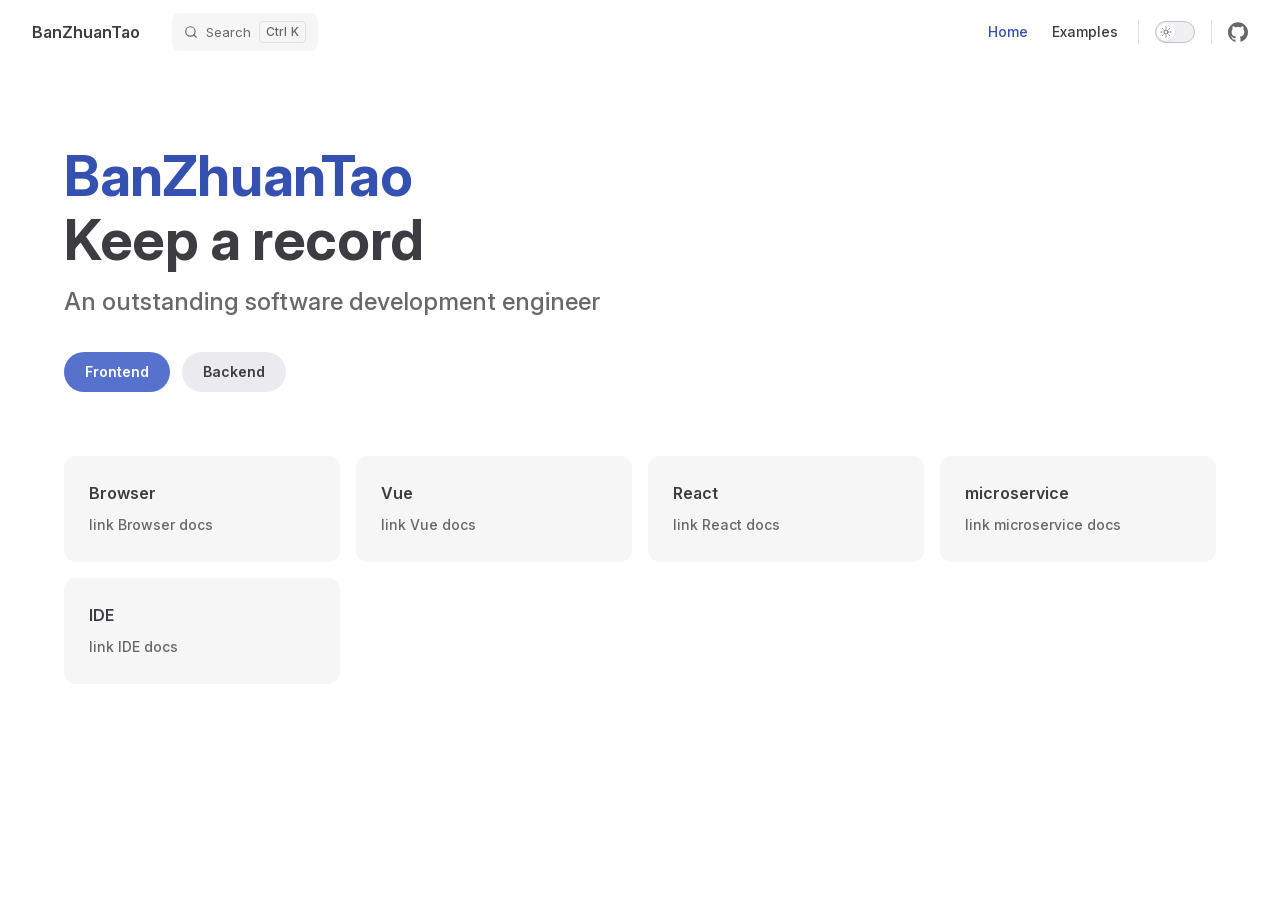
==== commit e4b73816: "push dist banzhuantao/blog@fa0aa0936553714a0d7e5d94c2b98b945a5a1309" ====
--- a/index.html
+++ b/index.html
@@ -9,19 +9,19 @@
     <link rel="preload stylesheet" href="/assets/style.CLHG4H7d.css" as="style">
     <link rel="preload stylesheet" href="/vp-icons.css" as="style">
     
-    <script type="module" src="/assets/app.CLk1ckqt.js"></script>
+    <script type="module" src="/assets/app.BtGxrRI4.js"></script>
     <link rel="preload" href="/assets/inter-roman-latin.Cy4MYw_J.woff2" as="font" type="font/woff2" crossorigin="">
-    <link rel="modulepreload" href="/assets/chunks/plugin-vue_export-helper.CvmoLNZK.js">
-    <link rel="modulepreload" href="/assets/chunks/preload-helper.CRcNYtLd.js">
-    <link rel="modulepreload" href="/assets/chunks/client.SF8RKTxM.js">
-    <link rel="modulepreload" href="/assets/chunks/runtime-core.esm-bundler.C9qsWoj1.js">
-    <link rel="modulepreload" href="/assets/index.md.DcxAxrQY.lean.js">
+    <link rel="modulepreload" href="/assets/chunks/plugin-vue_export-helper.CWFOuxSp.js">
+    <link rel="modulepreload" href="/assets/chunks/preload-helper.Be1fNvrY.js">
+    <link rel="modulepreload" href="/assets/chunks/client.DZbG8K70.js">
+    <link rel="modulepreload" href="/assets/chunks/runtime-core.esm-bundler.D9jJG0IN.js">
+    <link rel="modulepreload" href="/assets/index.md.DDW9Q489.lean.js">
     <script id="check-dark-mode">(()=>{let e=localStorage.getItem(`vitepress-theme-appearance`)||`auto`,t=window.matchMedia(`(prefers-color-scheme: dark)`).matches;(!e||e===`auto`?t:e===`dark`)&&document.documentElement.classList.add(`dark`)})();</script>
     <script id="check-mac-os">document.documentElement.classList.toggle(`mac`,/Mac|iPhone|iPod|iPad/i.test(navigator.platform));</script>
   </head>
   <body>
-    <div id="app"><div class="Layout" data-v-26cc9ad7><!--[--><!--]--><!--[--><span tabindex="-1" data-v-3b183302></span><a href="#VPContent" class="VPSkipLink visually-hidden" data-v-3b183302>Skip to content</a><!--]--><!----><header class="VPNav" data-v-26cc9ad7 data-v-e6b369bb><div class="VPNavBar home top" data-v-e6b369bb data-v-cee0b825><div class="wrapper" data-v-cee0b825><div class="container" data-v-cee0b825><div class="title" data-v-cee0b825><div class="VPNavBarTitle" data-v-cee0b825 data-v-acf572a1><a class="title" href="/" data-v-acf572a1><!--[--><!--]--><!----><span data-v-acf572a1>BanZhuanTao</span><!--[--><!--]--></a></div></div><div class="content" data-v-cee0b825><div class="content-body" data-v-cee0b825><!--[--><!--]--><div class="VPNavBarSearch search" data-v-cee0b825 data-v-5aafb0ab><!--[--><button type="button" class="VPNavBarSearchButton" aria-label="Search" aria-keyshortcuts="/ control+k meta+k" data-v-5aafb0ab data-v-20d44383><span class="vpi-search" aria-hidden="true" data-v-20d44383></span><span class="text" data-v-20d44383>Search</span><span class="keys" aria-hidden="true" data-v-20d44383><kbd class="key-cmd" data-v-20d44383>⌘</kbd><kbd class="key-ctrl" data-v-20d44383>Ctrl</kbd><kbd data-v-20d44383>K</kbd></span></button><!----><!--]--></div><nav aria-labelledby="main-nav-aria-label" class="VPNavBarMenu menu" data-v-cee0b825 data-v-2003a9fb><span id="main-nav-aria-label" class="visually-hidden" data-v-2003a9fb> Main Navigation </span><!--[--><!--[--><a class="VPLink link VPNavBarMenuLink active" href="/" tabindex="0" data-v-2003a9fb data-v-0ca82a2a><!--[--><span data-v-0ca82a2a>Home</span><!--]--></a><!--]--><!--[--><a class="VPLink link VPNavBarMenuLink" href="/markdown-examples.html" tabindex="0" data-v-2003a9fb data-v-0ca82a2a><!--[--><span data-v-0ca82a2a>Examples</span><!--]--></a><!--]--><!--]--></nav><!----><div class="VPNavBarAppearance appearance" data-v-cee0b825 data-v-66690546><button class="VPSwitch VPSwitchAppearance" type="button" role="switch" title aria-checked="false" data-v-66690546 data-v-f1c967fe data-v-5fdad39d><span class="check" data-v-5fdad39d><span class="icon" data-v-5fdad39d><!--[--><span class="vpi-sun sun" data-v-f1c967fe></span><span class="vpi-moon moon" data-v-f1c967fe></span><!--]--></span></span></button></div><div class="VPSocialLinks VPNavBarSocialLinks social-links" data-v-cee0b825 data-v-51cd24ef data-v-c5395a85><!--[--><a class="VPSocialLink no-icon" href="https://github.com/banzhuantao/banzhuantao.github.io" aria-label="github" target="_blank" rel="me noopener" data-v-c5395a85 data-v-8394ac6b><span class="vpi-social-github"></span></a><!--]--></div><div class="VPFlyout VPNavBarExtra extra" data-v-cee0b825 data-v-601f4626 data-v-3fb5cbc6><button type="button" class="button" aria-haspopup="true" aria-expanded="false" aria-label="extra navigation" data-v-3fb5cbc6><span class="vpi-more-horizontal icon" data-v-3fb5cbc6></span></button><div class="menu" data-v-3fb5cbc6><div class="VPMenu" data-v-3fb5cbc6 data-v-09484115><!----><!--[--><!--[--><!----><div class="group" data-v-601f4626><div class="item appearance" data-v-601f4626><p class="label" data-v-601f4626>Appearance</p><div class="appearance-action" data-v-601f4626><button class="VPSwitch VPSwitchAppearance" type="button" role="switch" title aria-checked="false" data-v-601f4626 data-v-f1c967fe data-v-5fdad39d><span class="check" data-v-5fdad39d><span class="icon" data-v-5fdad39d><!--[--><span class="vpi-sun sun" data-v-f1c967fe></span><span class="vpi-moon moon" data-v-f1c967fe></span><!--]--></span></span></button></div></div></div><div class="group" data-v-601f4626><div class="item social-links" data-v-601f4626><div class="VPSocialLinks social-links-list" data-v-601f4626 data-v-c5395a85><!--[--><a class="VPSocialLink no-icon" href="https://github.com/banzhuantao/banzhuantao.github.io" aria-label="github" target="_blank" rel="me noopener" data-v-c5395a85 data-v-8394ac6b><span class="vpi-social-github"></span></a><!--]--></div></div></div><!--]--><!--]--></div></div></div><!--[--><!--]--><button type="button" class="VPNavBarHamburger hamburger" aria-label="mobile navigation" aria-expanded="false" aria-controls="VPNavScreen" data-v-cee0b825 data-v-e5d14b28><span class="container" data-v-e5d14b28><span class="top" data-v-e5d14b28></span><span class="middle" data-v-e5d14b28></span><span class="bottom" data-v-e5d14b28></span></span></button></div></div></div></div><div class="divider" data-v-cee0b825><div class="divider-line" data-v-cee0b825></div></div></div><!----></header><!----><!----><div class="VPContent is-home" id="VPContent" data-v-26cc9ad7 data-v-2e70f1a4><div class="VPHome" data-v-2e70f1a4 data-v-d5460950><!--[--><!--]--><div class="VPHero VPHomeHero" data-v-d5460950 data-v-df2a9f4b><div class="container" data-v-df2a9f4b><div class="main" data-v-df2a9f4b><!--[--><!--]--><!--[--><h1 class="heading" data-v-df2a9f4b><span class="name clip" data-v-df2a9f4b>BanZhuanTao</span><span class="text" data-v-df2a9f4b>Keep a record</span></h1><p class="tagline" data-v-df2a9f4b>An outstanding software development engineer</p><!--]--><!--[--><!--]--><div class="actions" data-v-df2a9f4b><!--[--><!--]--><!--[--><div class="action" data-v-df2a9f4b><a class="VPButton medium brand" data-v-df2a9f4b data-v-228b9a45><!--[-->Frontend<!--]--></a></div><div class="action" data-v-df2a9f4b><a class="VPButton medium alt" data-v-df2a9f4b data-v-228b9a45><!--[-->Backend<!--]--></a></div><!--]--></div><!--[--><!--]--></div><!----></div></div><!--[--><!--]--><!--[--><!--]--><div class="VPFeatures VPHomeFeatures" data-v-d5460950 data-v-cd6f951c><div class="container" data-v-cd6f951c><div class="items" data-v-cd6f951c><!--[--><div class="grid-4 item" data-v-cd6f951c><a class="VPLink link no-icon VPFeature" href="/browser.html" data-v-cd6f951c data-v-fa7ed946><!--[--><article class="box" data-v-fa7ed946><!----><h2 class="title" data-v-fa7ed946>Browser</h2><p class="details" data-v-fa7ed946>link Browser docs</p><!----></article><!--]--></a></div><div class="grid-4 item" data-v-cd6f951c><a class="VPLink link no-icon VPFeature" href="/vue.html" data-v-cd6f951c data-v-fa7ed946><!--[--><article class="box" data-v-fa7ed946><!----><h2 class="title" data-v-fa7ed946>Vue</h2><p class="details" data-v-fa7ed946>link Vue docs</p><!----></article><!--]--></a></div><div class="grid-4 item" data-v-cd6f951c><a class="VPLink link no-icon VPFeature" href="/react.html" data-v-cd6f951c data-v-fa7ed946><!--[--><article class="box" data-v-fa7ed946><!----><h2 class="title" data-v-fa7ed946>React</h2><p class="details" data-v-fa7ed946>link React docs</p><!----></article><!--]--></a></div><div class="grid-4 item" data-v-cd6f951c><a class="VPLink link no-icon VPFeature" href="/microservice.html" data-v-cd6f951c data-v-fa7ed946><!--[--><article class="box" data-v-fa7ed946><!----><h2 class="title" data-v-fa7ed946>microservice</h2><p class="details" data-v-fa7ed946>link microservice docs</p><!----></article><!--]--></a></div><!--]--></div></div></div><!--[--><!--]--><div class="vp-doc container" style="" data-v-d5460950 data-v-61c830ec><!--[--><div style="position:relative;" data-v-d5460950><div></div></div><!--]--></div></div></div><!----><!--[--><!--]--></div></div>
-    <script>window.__VP_HASH_MAP__=JSON.parse("{\"api-examples.md\":\"Bye5FRX3\",\"browser_index.md\":\"XCw1rOgX\",\"browser_url_parsing-process.md\":\"t_02tkaX\",\"index.md\":\"DcxAxrQY\",\"markdown-examples.md\":\"BpjpZOOM\",\"microservice_index.md\":\"D4Oo7OHO\",\"microservice_qiankun_index.md\":\"DVVb2haZ\",\"react_index.md\":\"CLWEAUdH\",\"vue_index.md\":\"CqLGkej0\"}");window.__VP_SITE_DATA__=JSON.parse("{\"lang\":\"en-US\",\"dir\":\"ltr\",\"title\":\"BanZhuanTao\",\"description\":\"Learn programming\",\"base\":\"/\",\"head\":[],\"router\":{\"prefetchLinks\":true},\"appearance\":true,\"themeConfig\":{\"nav\":[{\"text\":\"Home\",\"link\":\"/\"},{\"text\":\"Examples\",\"link\":\"/markdown-examples\"}],\"outline\":{\"level\":[2,3],\"label\":\"本页目录\"},\"search\":{\"provider\":\"local\"},\"sidebar\":{\"/browser/\":[{\"text\":\"开始\",\"items\":[{\"text\":\"简介\",\"link\":\"/browser\"}]},{\"text\":\"URL\",\"items\":[{\"text\":\"解析过程\",\"link\":\"/browser/url/parsing-process\"}]}],\"/vue/\":[{\"text\":\"开始\",\"items\":[{\"text\":\"简介\",\"link\":\"/vue\"}]}],\"/react/\":[{\"text\":\"开始\",\"items\":[{\"text\":\"简介\",\"link\":\"/react\"}]}],\"/microservice/\":[{\"text\":\"开始\",\"items\":[{\"text\":\"简介\",\"link\":\"/microservice\"}]},{\"text\":\"前端\",\"items\":[{\"text\":\"qiankun\",\"link\":\"/microservice/qiankun\"}]}]},\"socialLinks\":[{\"icon\":\"github\",\"link\":\"https://github.com/banzhuantao/banzhuantao.github.io\"}]},\"locales\":{},\"scrollOffset\":134,\"cleanUrls\":false,\"additionalConfig\":{}}");</script>
+    <div id="app"><div class="Layout" data-v-26cc9ad7><!--[--><!--]--><!--[--><span tabindex="-1" data-v-3b183302></span><a href="#VPContent" class="VPSkipLink visually-hidden" data-v-3b183302>Skip to content</a><!--]--><!----><header class="VPNav" data-v-26cc9ad7 data-v-e6b369bb><div class="VPNavBar home top" data-v-e6b369bb data-v-cee0b825><div class="wrapper" data-v-cee0b825><div class="container" data-v-cee0b825><div class="title" data-v-cee0b825><div class="VPNavBarTitle" data-v-cee0b825 data-v-acf572a1><a class="title" href="/" data-v-acf572a1><!--[--><!--]--><!----><span data-v-acf572a1>BanZhuanTao</span><!--[--><!--]--></a></div></div><div class="content" data-v-cee0b825><div class="content-body" data-v-cee0b825><!--[--><!--]--><div class="VPNavBarSearch search" data-v-cee0b825 data-v-5aafb0ab><!--[--><button type="button" class="VPNavBarSearchButton" aria-label="Search" aria-keyshortcuts="/ control+k meta+k" data-v-5aafb0ab data-v-20d44383><span class="vpi-search" aria-hidden="true" data-v-20d44383></span><span class="text" data-v-20d44383>Search</span><span class="keys" aria-hidden="true" data-v-20d44383><kbd class="key-cmd" data-v-20d44383>⌘</kbd><kbd class="key-ctrl" data-v-20d44383>Ctrl</kbd><kbd data-v-20d44383>K</kbd></span></button><!----><!--]--></div><nav aria-labelledby="main-nav-aria-label" class="VPNavBarMenu menu" data-v-cee0b825 data-v-2003a9fb><span id="main-nav-aria-label" class="visually-hidden" data-v-2003a9fb> Main Navigation </span><!--[--><!--[--><a class="VPLink link VPNavBarMenuLink active" href="/" tabindex="0" data-v-2003a9fb data-v-0ca82a2a><!--[--><span data-v-0ca82a2a>Home</span><!--]--></a><!--]--><!--[--><a class="VPLink link VPNavBarMenuLink" href="/markdown-examples.html" tabindex="0" data-v-2003a9fb data-v-0ca82a2a><!--[--><span data-v-0ca82a2a>Examples</span><!--]--></a><!--]--><!--]--></nav><!----><div class="VPNavBarAppearance appearance" data-v-cee0b825 data-v-66690546><button class="VPSwitch VPSwitchAppearance" type="button" role="switch" title aria-checked="false" data-v-66690546 data-v-f1c967fe data-v-5fdad39d><span class="check" data-v-5fdad39d><span class="icon" data-v-5fdad39d><!--[--><span class="vpi-sun sun" data-v-f1c967fe></span><span class="vpi-moon moon" data-v-f1c967fe></span><!--]--></span></span></button></div><div class="VPSocialLinks VPNavBarSocialLinks social-links" data-v-cee0b825 data-v-51cd24ef data-v-c5395a85><!--[--><a class="VPSocialLink no-icon" href="https://github.com/banzhuantao/banzhuantao.github.io" aria-label="github" target="_blank" rel="me noopener" data-v-c5395a85 data-v-8394ac6b><span class="vpi-social-github"></span></a><!--]--></div><div class="VPFlyout VPNavBarExtra extra" data-v-cee0b825 data-v-601f4626 data-v-3fb5cbc6><button type="button" class="button" aria-haspopup="true" aria-expanded="false" aria-label="extra navigation" data-v-3fb5cbc6><span class="vpi-more-horizontal icon" data-v-3fb5cbc6></span></button><div class="menu" data-v-3fb5cbc6><div class="VPMenu" data-v-3fb5cbc6 data-v-09484115><!----><!--[--><!--[--><!----><div class="group" data-v-601f4626><div class="item appearance" data-v-601f4626><p class="label" data-v-601f4626>Appearance</p><div class="appearance-action" data-v-601f4626><button class="VPSwitch VPSwitchAppearance" type="button" role="switch" title aria-checked="false" data-v-601f4626 data-v-f1c967fe data-v-5fdad39d><span class="check" data-v-5fdad39d><span class="icon" data-v-5fdad39d><!--[--><span class="vpi-sun sun" data-v-f1c967fe></span><span class="vpi-moon moon" data-v-f1c967fe></span><!--]--></span></span></button></div></div></div><div class="group" data-v-601f4626><div class="item social-links" data-v-601f4626><div class="VPSocialLinks social-links-list" data-v-601f4626 data-v-c5395a85><!--[--><a class="VPSocialLink no-icon" href="https://github.com/banzhuantao/banzhuantao.github.io" aria-label="github" target="_blank" rel="me noopener" data-v-c5395a85 data-v-8394ac6b><span class="vpi-social-github"></span></a><!--]--></div></div></div><!--]--><!--]--></div></div></div><!--[--><!--]--><button type="button" class="VPNavBarHamburger hamburger" aria-label="mobile navigation" aria-expanded="false" aria-controls="VPNavScreen" data-v-cee0b825 data-v-e5d14b28><span class="container" data-v-e5d14b28><span class="top" data-v-e5d14b28></span><span class="middle" data-v-e5d14b28></span><span class="bottom" data-v-e5d14b28></span></span></button></div></div></div></div><div class="divider" data-v-cee0b825><div class="divider-line" data-v-cee0b825></div></div></div><!----></header><!----><!----><div class="VPContent is-home" id="VPContent" data-v-26cc9ad7 data-v-2e70f1a4><div class="VPHome" data-v-2e70f1a4 data-v-d5460950><!--[--><!--]--><div class="VPHero VPHomeHero" data-v-d5460950 data-v-df2a9f4b><div class="container" data-v-df2a9f4b><div class="main" data-v-df2a9f4b><!--[--><!--]--><!--[--><h1 class="heading" data-v-df2a9f4b><span class="name clip" data-v-df2a9f4b>BanZhuanTao</span><span class="text" data-v-df2a9f4b>Keep a record</span></h1><p class="tagline" data-v-df2a9f4b>An outstanding software development engineer</p><!--]--><!--[--><!--]--><div class="actions" data-v-df2a9f4b><!--[--><!--]--><!--[--><div class="action" data-v-df2a9f4b><a class="VPButton medium brand" data-v-df2a9f4b data-v-228b9a45><!--[-->Frontend<!--]--></a></div><div class="action" data-v-df2a9f4b><a class="VPButton medium alt" data-v-df2a9f4b data-v-228b9a45><!--[-->Backend<!--]--></a></div><!--]--></div><!--[--><!--]--></div><!----></div></div><!--[--><!--]--><!--[--><!--]--><div class="VPFeatures VPHomeFeatures" data-v-d5460950 data-v-cd6f951c><div class="container" data-v-cd6f951c><div class="items" data-v-cd6f951c><!--[--><div class="grid-4 item" data-v-cd6f951c><a class="VPLink link no-icon VPFeature" href="/browser.html" data-v-cd6f951c data-v-fa7ed946><!--[--><article class="box" data-v-fa7ed946><!----><h2 class="title" data-v-fa7ed946>Browser</h2><p class="details" data-v-fa7ed946>link Browser docs</p><!----></article><!--]--></a></div><div class="grid-4 item" data-v-cd6f951c><a class="VPLink link no-icon VPFeature" href="/vue.html" data-v-cd6f951c data-v-fa7ed946><!--[--><article class="box" data-v-fa7ed946><!----><h2 class="title" data-v-fa7ed946>Vue</h2><p class="details" data-v-fa7ed946>link Vue docs</p><!----></article><!--]--></a></div><div class="grid-4 item" data-v-cd6f951c><a class="VPLink link no-icon VPFeature" href="/react.html" data-v-cd6f951c data-v-fa7ed946><!--[--><article class="box" data-v-fa7ed946><!----><h2 class="title" data-v-fa7ed946>React</h2><p class="details" data-v-fa7ed946>link React docs</p><!----></article><!--]--></a></div><div class="grid-4 item" data-v-cd6f951c><a class="VPLink link no-icon VPFeature" href="/microservice.html" data-v-cd6f951c data-v-fa7ed946><!--[--><article class="box" data-v-fa7ed946><!----><h2 class="title" data-v-fa7ed946>microservice</h2><p class="details" data-v-fa7ed946>link microservice docs</p><!----></article><!--]--></a></div><div class="grid-4 item" data-v-cd6f951c><a class="VPLink link no-icon VPFeature" href="/ide.html" data-v-cd6f951c data-v-fa7ed946><!--[--><article class="box" data-v-fa7ed946><!----><h2 class="title" data-v-fa7ed946>IDE</h2><p class="details" data-v-fa7ed946>link IDE docs</p><!----></article><!--]--></a></div><!--]--></div></div></div><!--[--><!--]--><div class="vp-doc container" style="" data-v-d5460950 data-v-61c830ec><!--[--><div style="position:relative;" data-v-d5460950><div></div></div><!--]--></div></div></div><!----><!--[--><!--]--></div></div>
+    <script>window.__VP_HASH_MAP__=JSON.parse("{\"api-examples.md\":\"Cf3Gq-NN\",\"browser_index.md\":\"tNgj78IL\",\"browser_url_parsing-process.md\":\"ByfQRrlH\",\"ide_index.md\":\"Hejdm8oH\",\"ide_webstorm.md\":\"D1wMinM7\",\"index.md\":\"DDW9Q489\",\"markdown-examples.md\":\"CyKHbTK7\",\"microservice_index.md\":\"vEL7gY-S\",\"microservice_qiankun_index.md\":\"D4RiXqO7\",\"react_index.md\":\"C5fJ72V1\",\"vue_index.md\":\"CHrDb0L9\"}");window.__VP_SITE_DATA__=JSON.parse("{\"lang\":\"en-US\",\"dir\":\"ltr\",\"title\":\"BanZhuanTao\",\"description\":\"Learn programming\",\"base\":\"/\",\"head\":[],\"router\":{\"prefetchLinks\":true},\"appearance\":true,\"themeConfig\":{\"nav\":[{\"text\":\"Home\",\"link\":\"/\"},{\"text\":\"Examples\",\"link\":\"/markdown-examples\"}],\"outline\":{\"level\":[2,3],\"label\":\"本页目录\"},\"search\":{\"provider\":\"local\"},\"sidebar\":{\"/browser/\":[{\"text\":\"开始\",\"items\":[{\"text\":\"简介\",\"link\":\"/browser\"}]},{\"text\":\"URL\",\"items\":[{\"text\":\"解析过程\",\"link\":\"/browser/url/parsing-process\"}]}],\"/vue/\":[{\"text\":\"开始\",\"items\":[{\"text\":\"简介\",\"link\":\"/vue\"}]}],\"/react/\":[{\"text\":\"开始\",\"items\":[{\"text\":\"简介\",\"link\":\"/react\"}]}],\"/microservice/\":[{\"text\":\"开始\",\"items\":[{\"text\":\"简介\",\"link\":\"/microservice\"}]},{\"text\":\"前端\",\"items\":[{\"text\":\"qiankun\",\"link\":\"/microservice/qiankun\"}]}],\"/ide/\":[{\"text\":\"开始\",\"items\":[{\"text\":\"简介\",\"link\":\"/ide\"}]},{\"text\":\"IDE\",\"items\":[{\"text\":\"WebStorm\",\"link\":\"/ide/webstorm\"}]}]},\"socialLinks\":[{\"icon\":\"github\",\"link\":\"https://github.com/banzhuantao/banzhuantao.github.io\"}]},\"locales\":{},\"scrollOffset\":134,\"cleanUrls\":false,\"additionalConfig\":{}}");</script>
     
   </body>
 </html>
